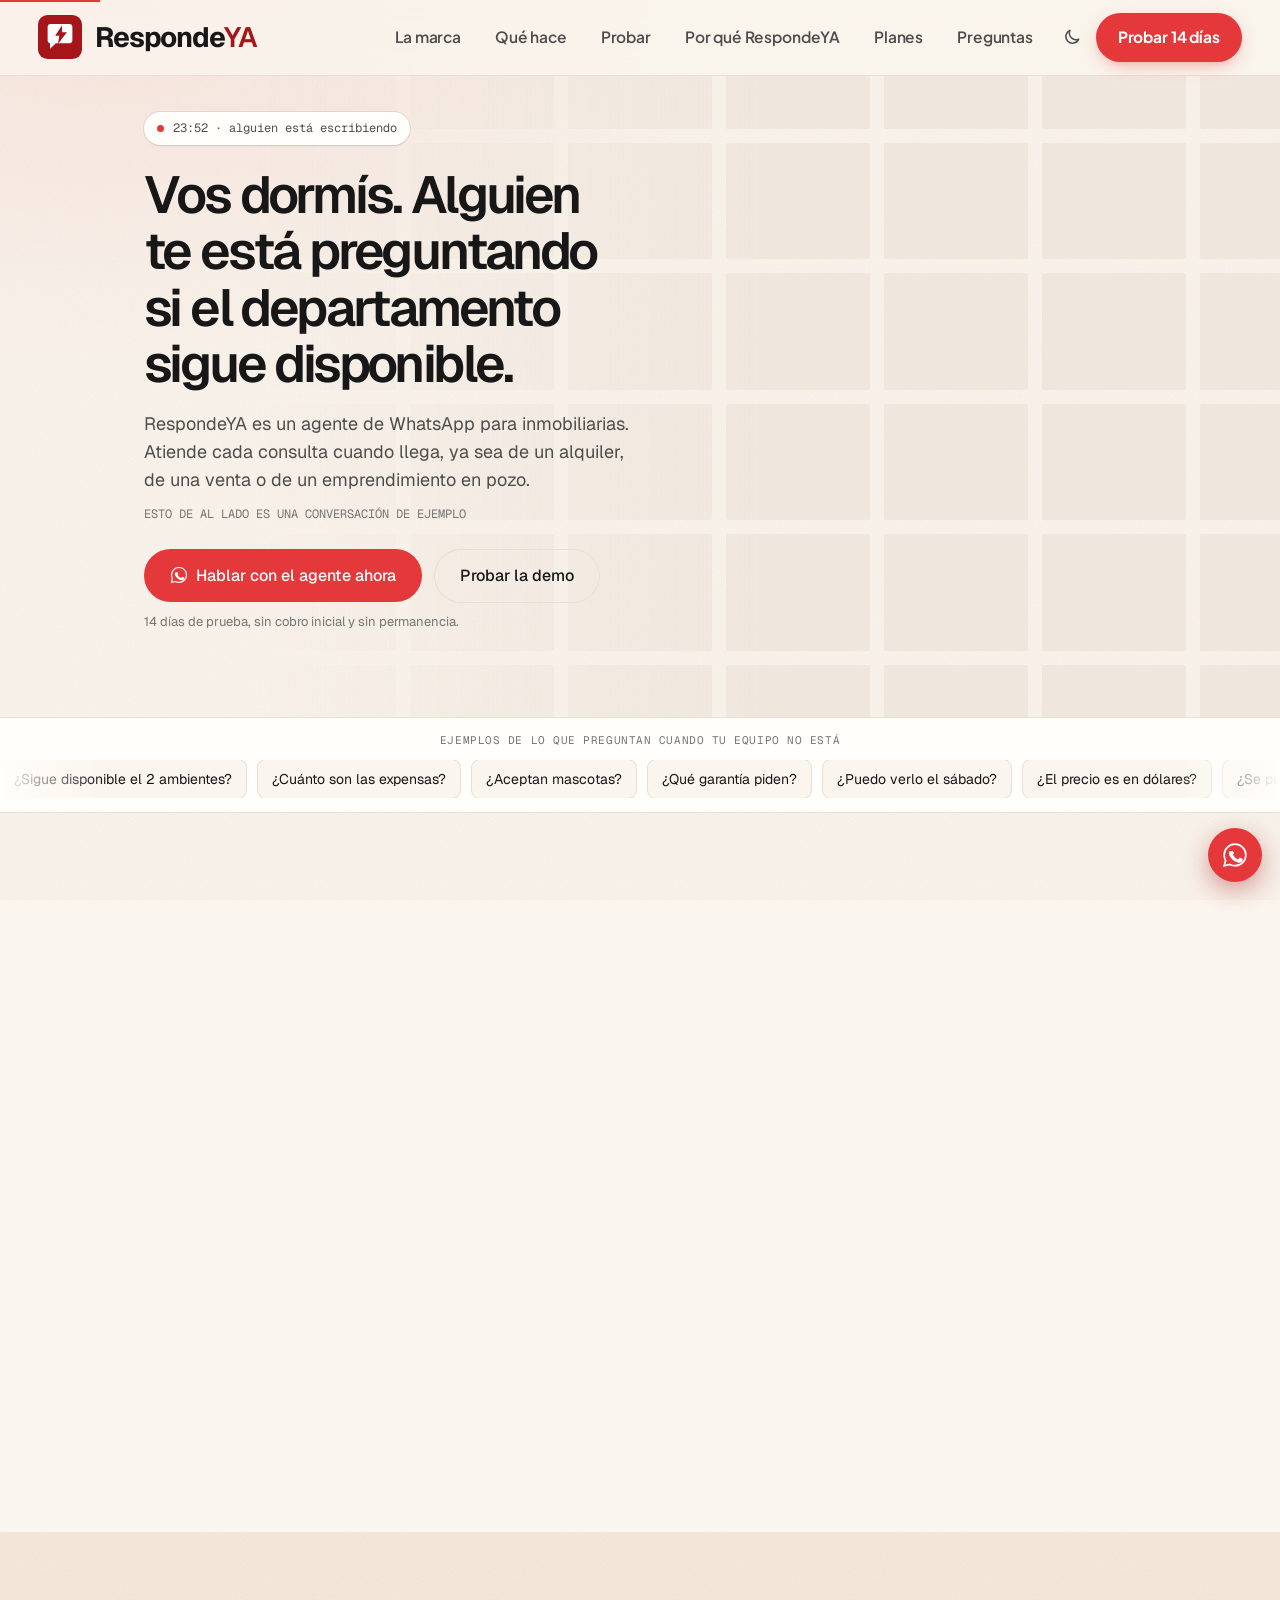
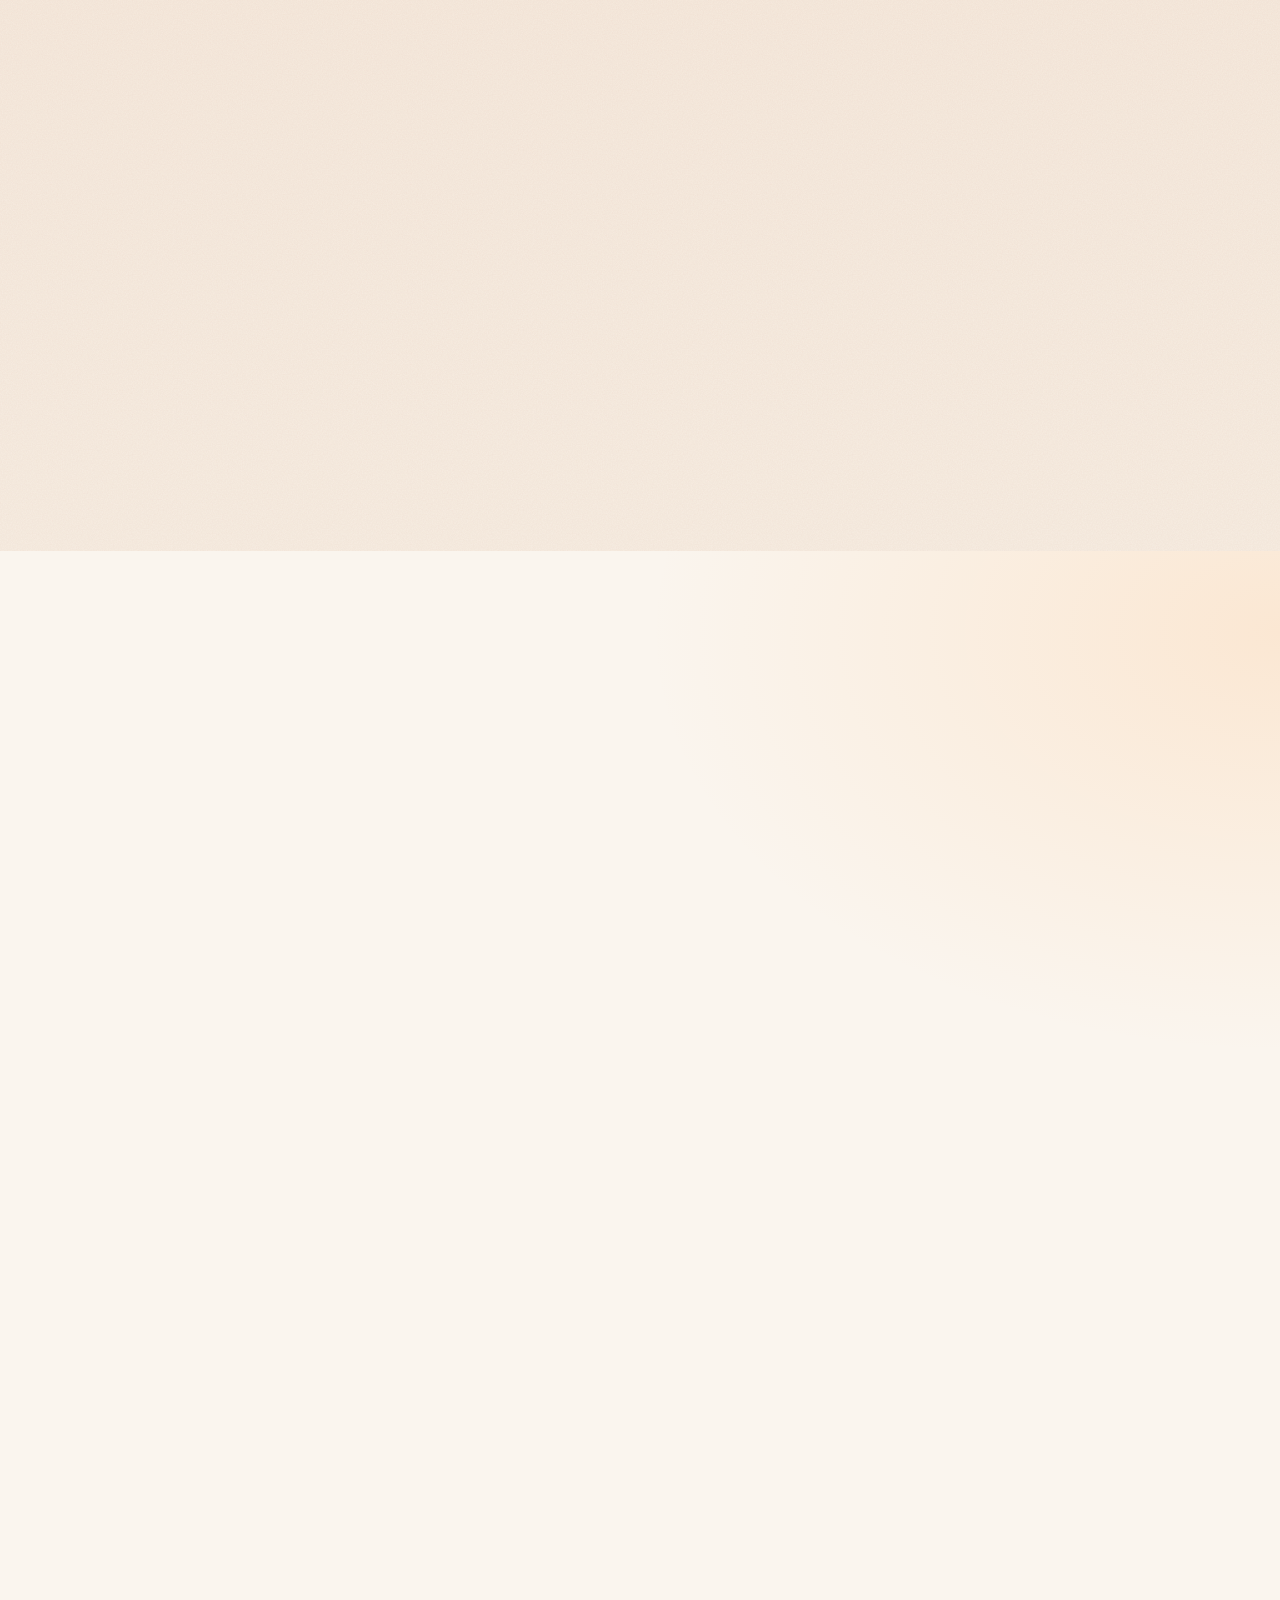
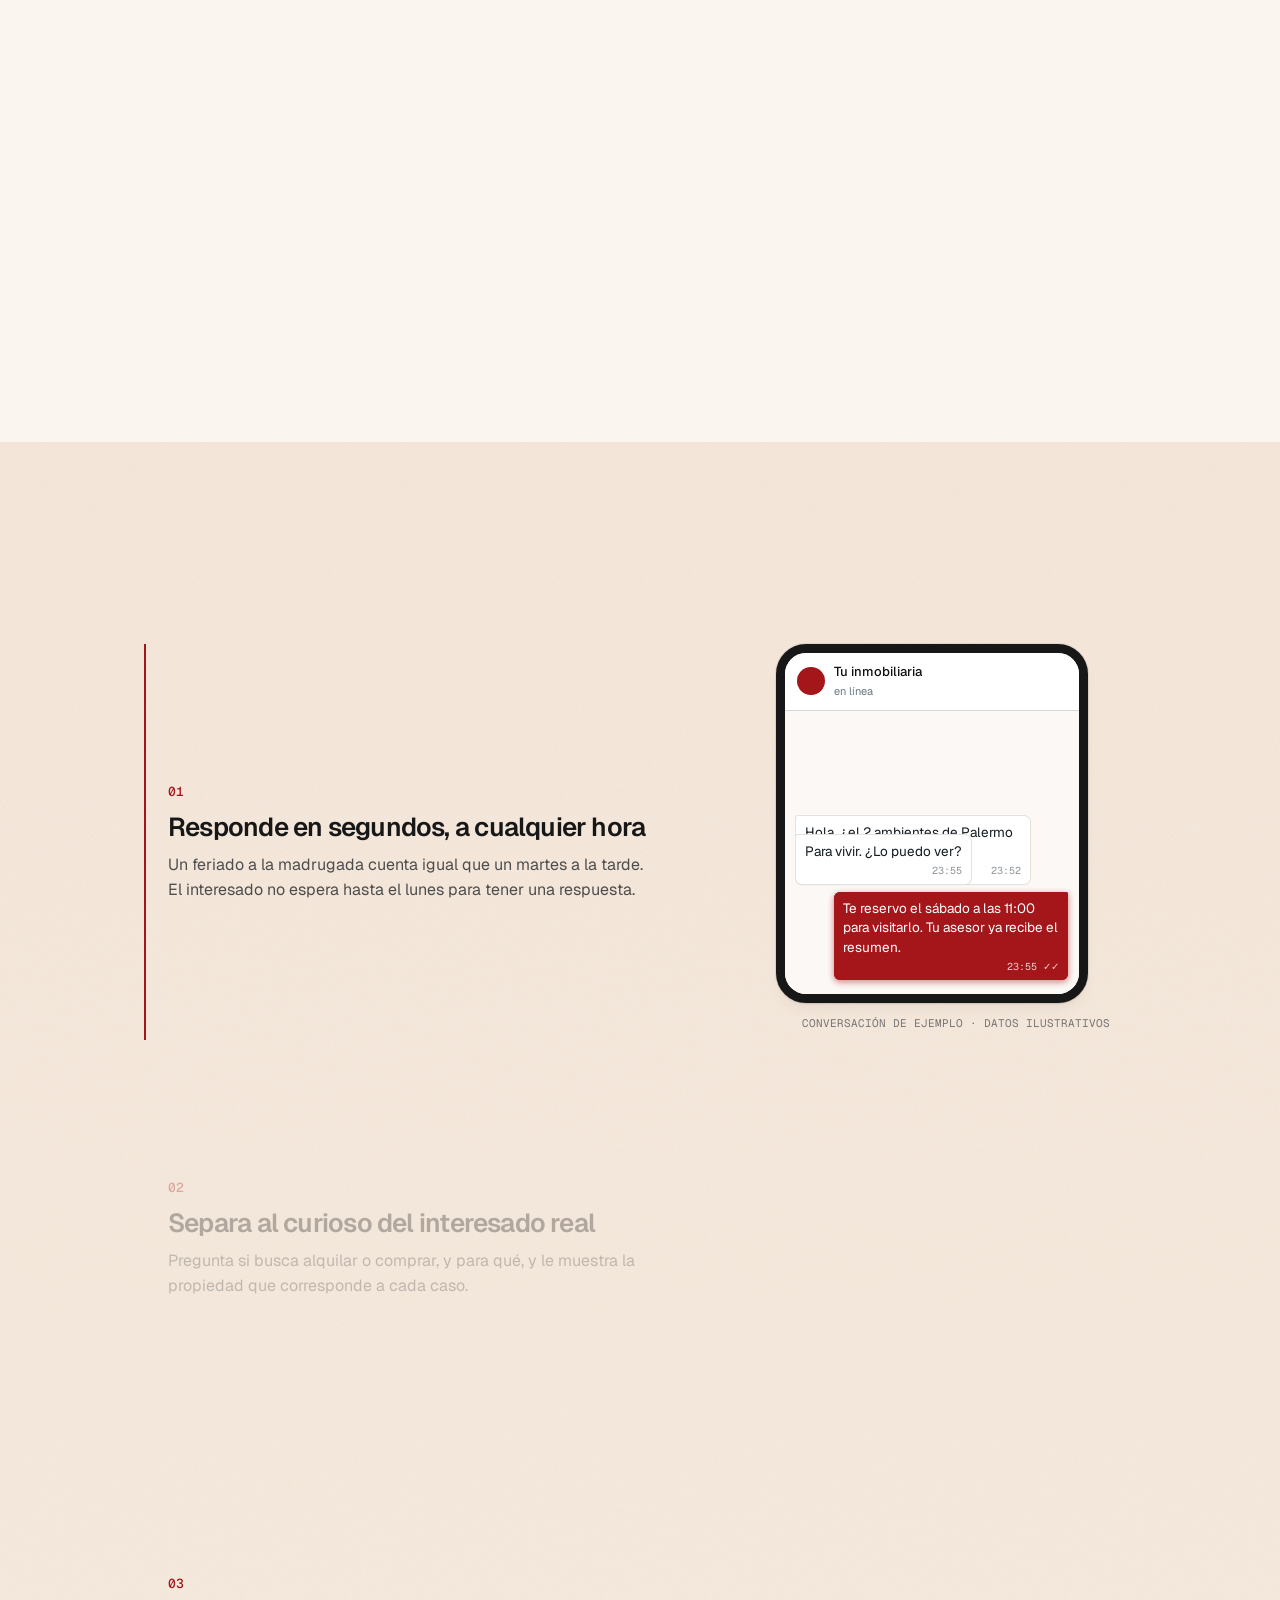
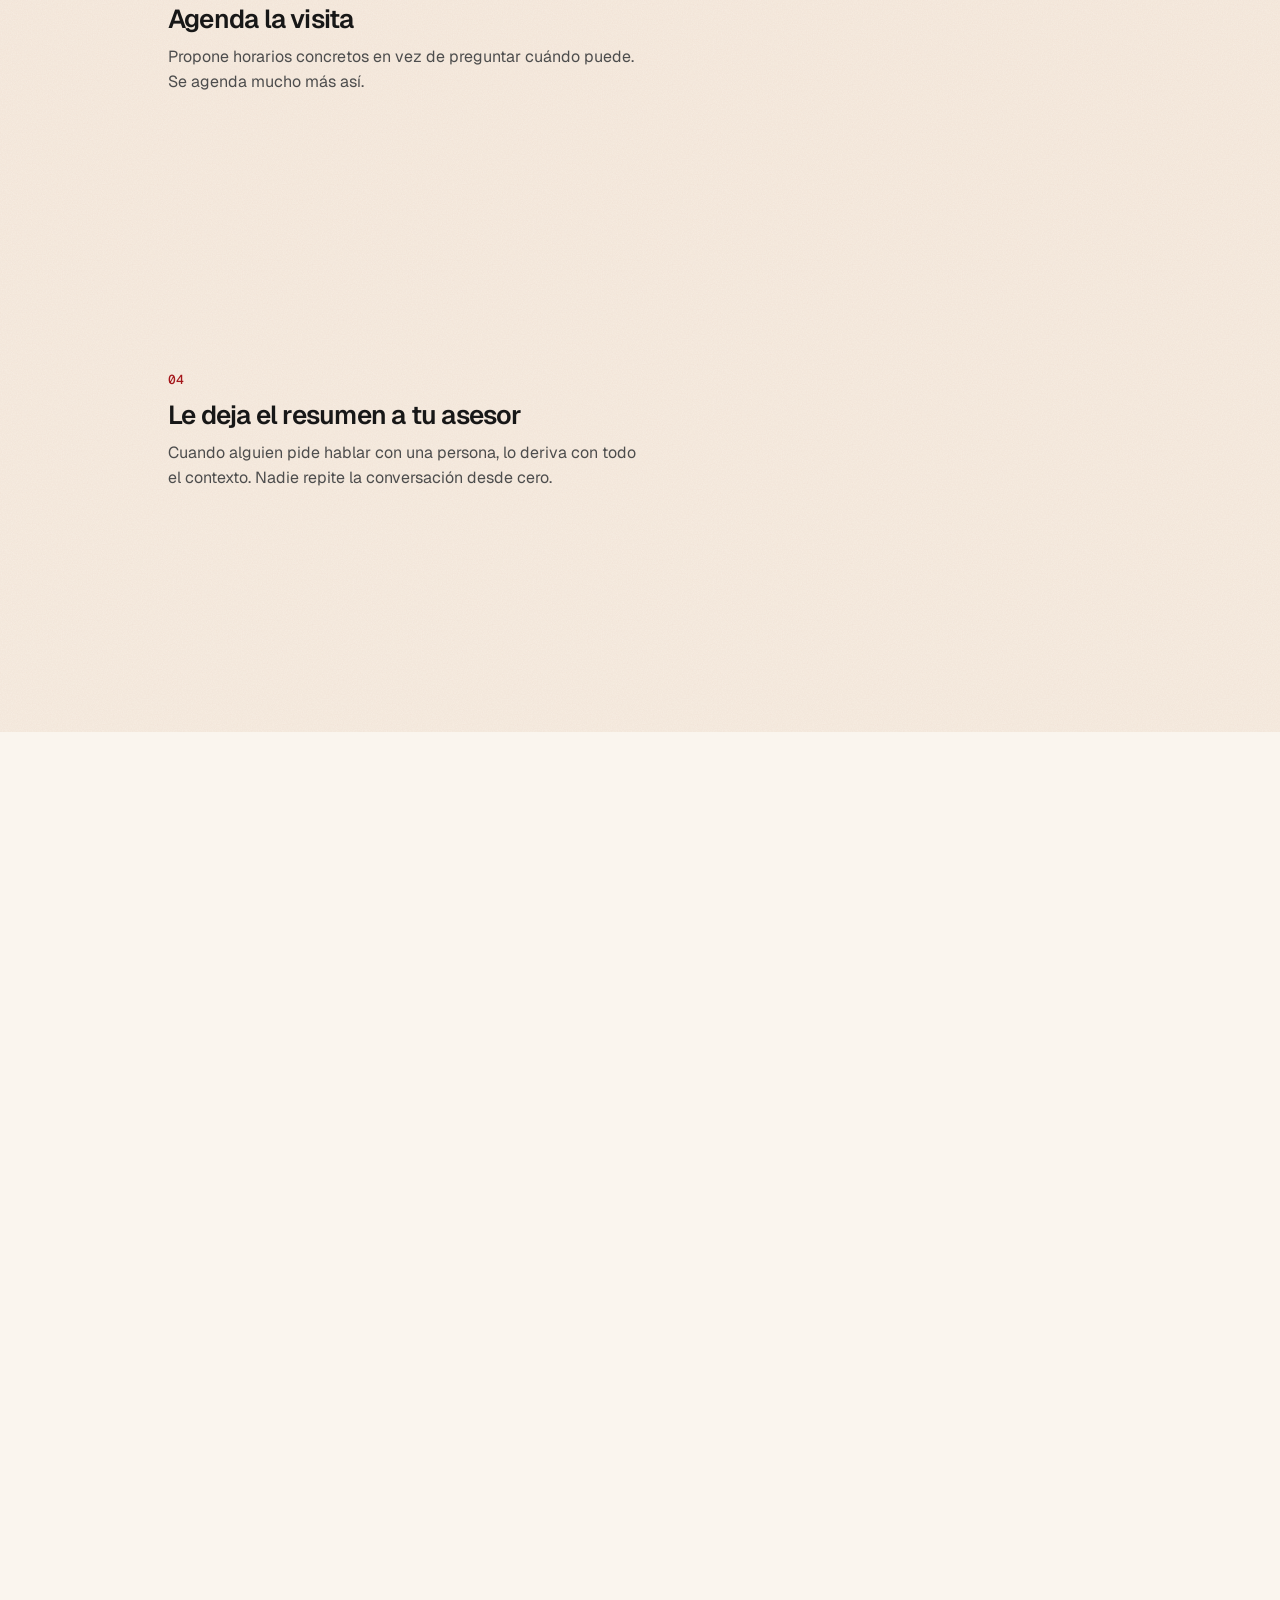
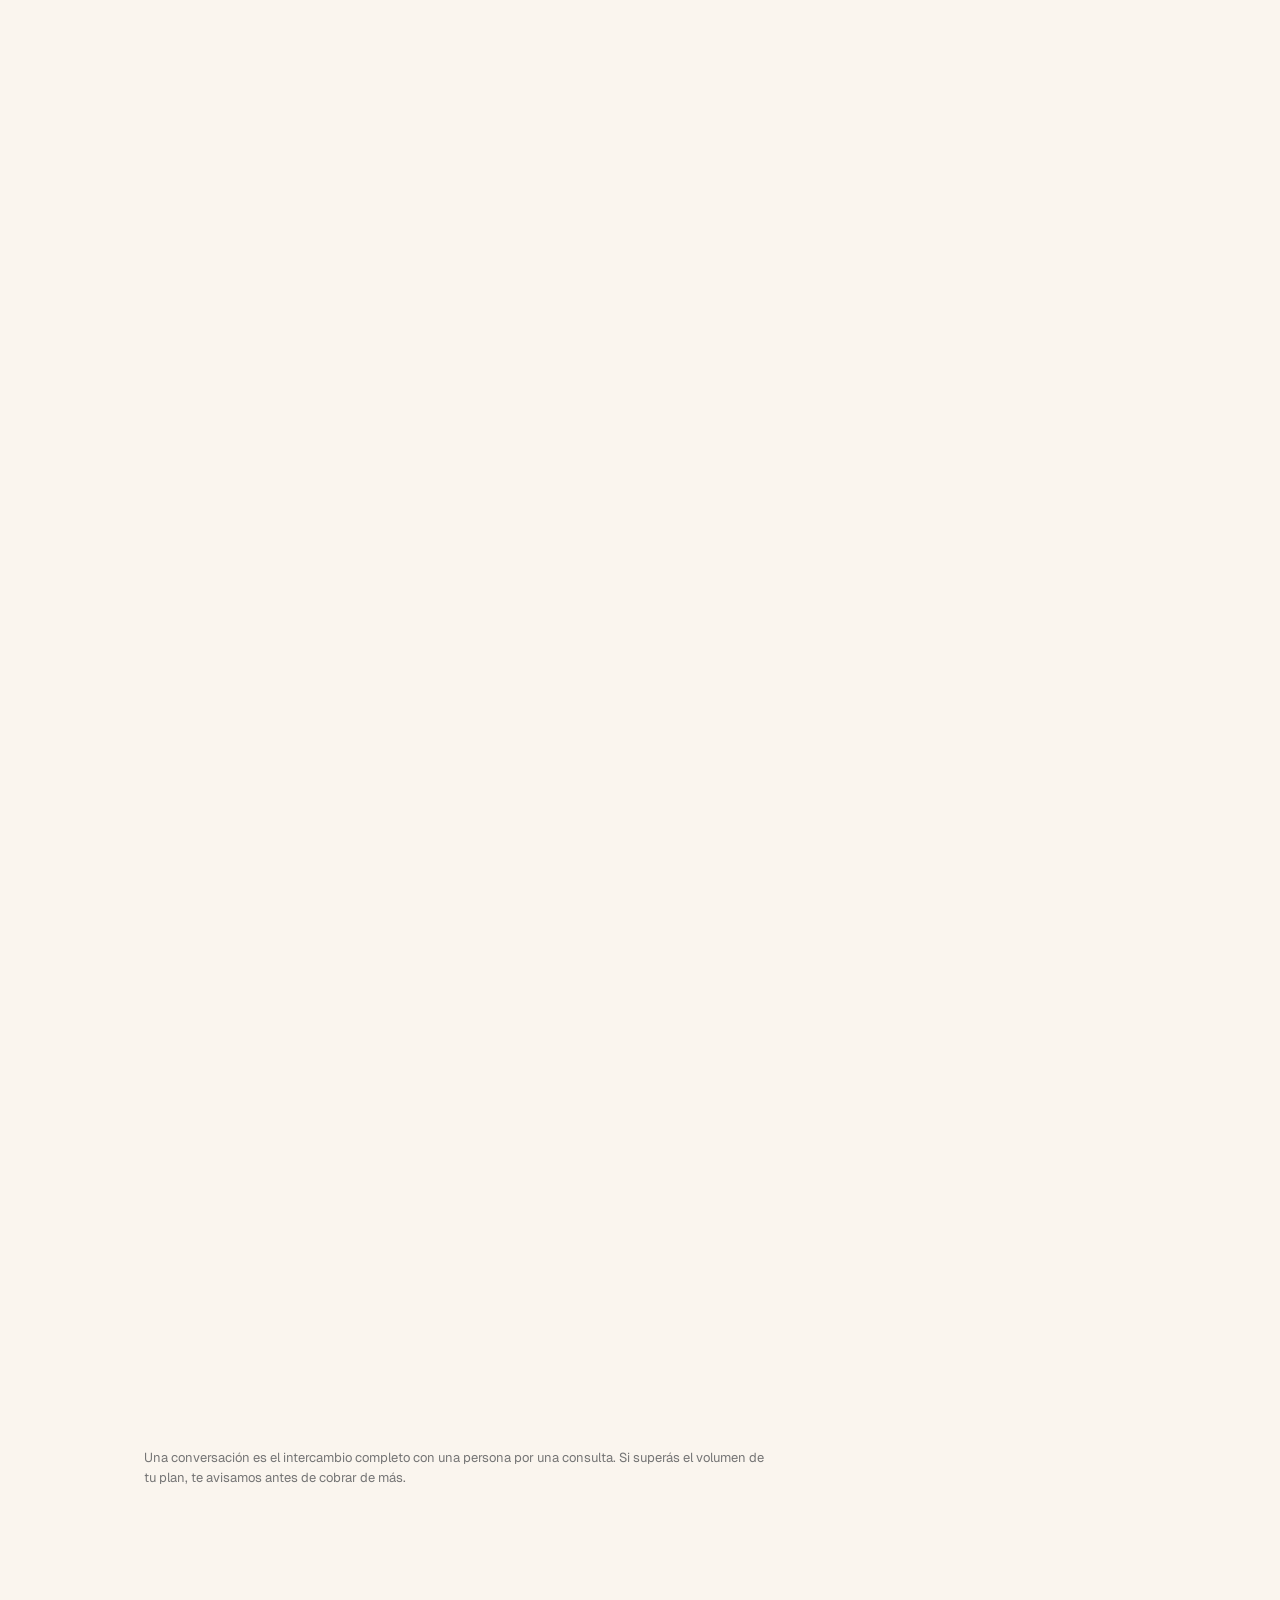
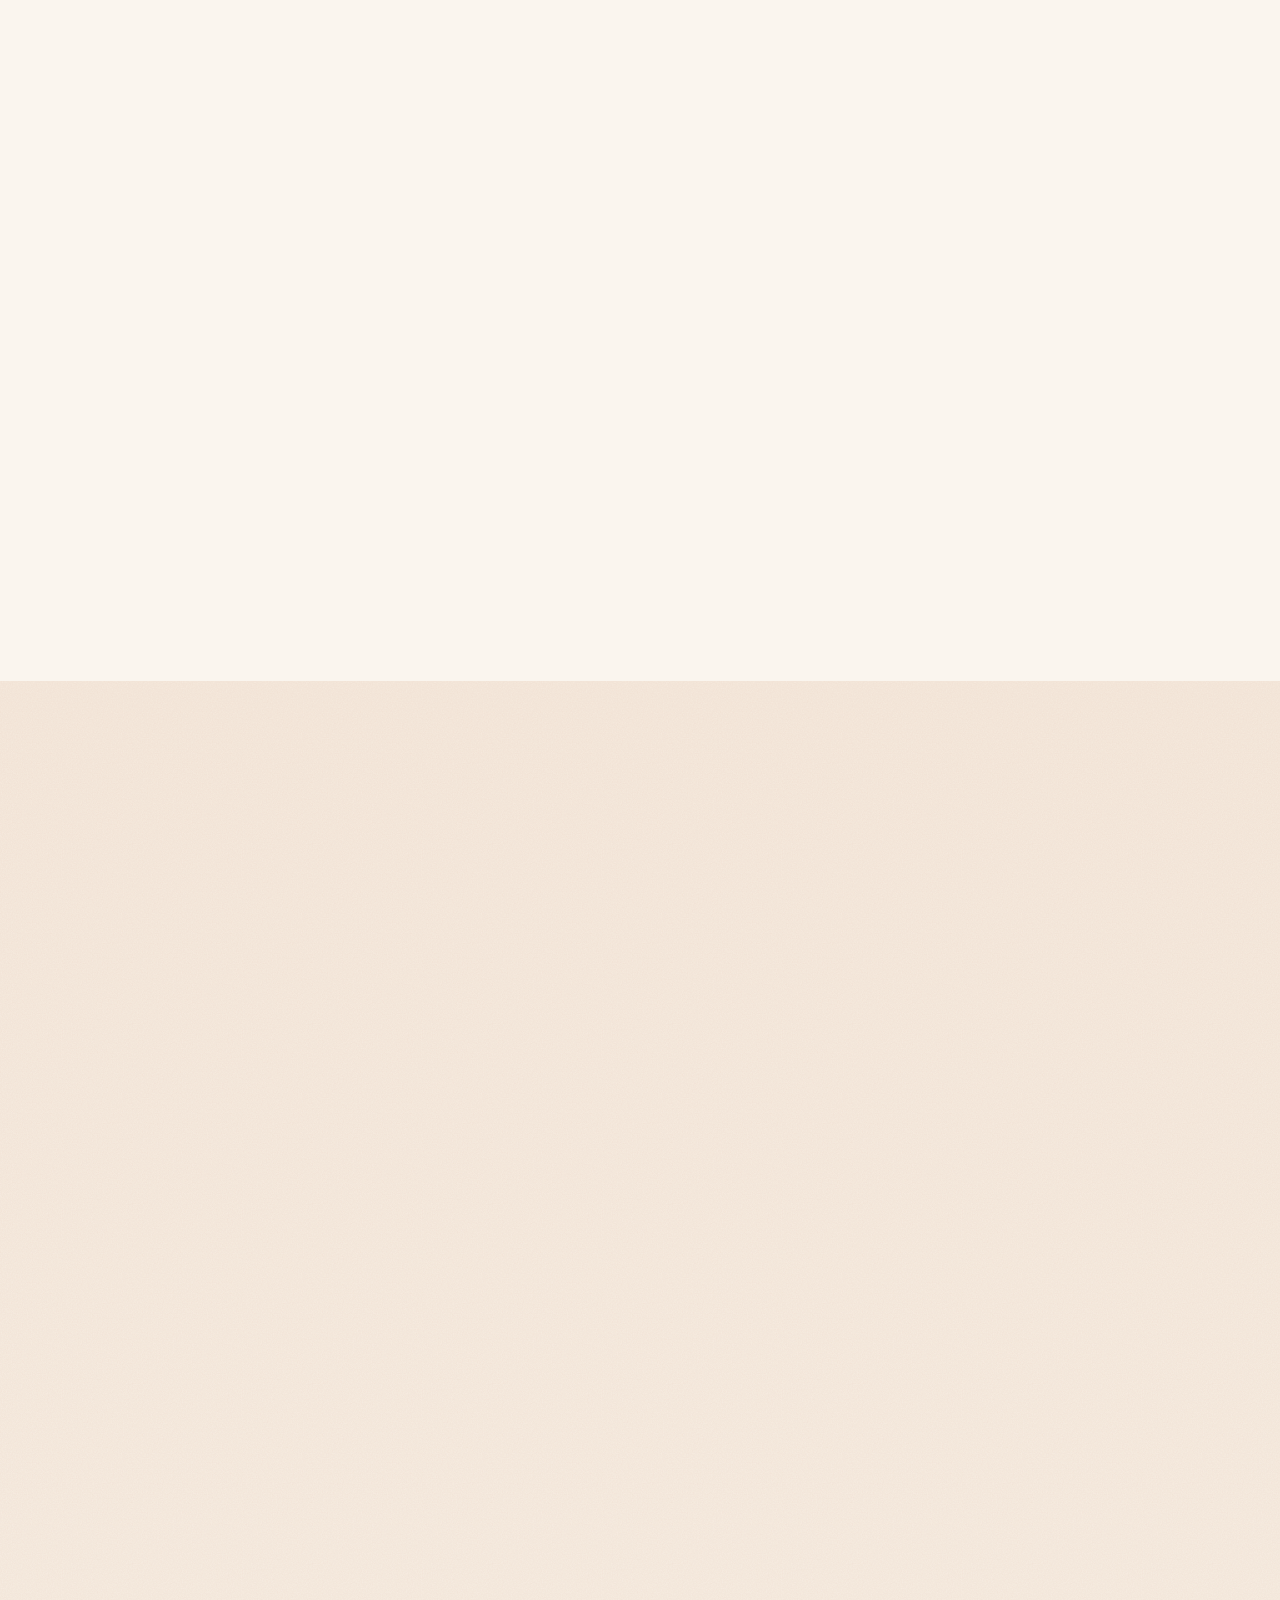
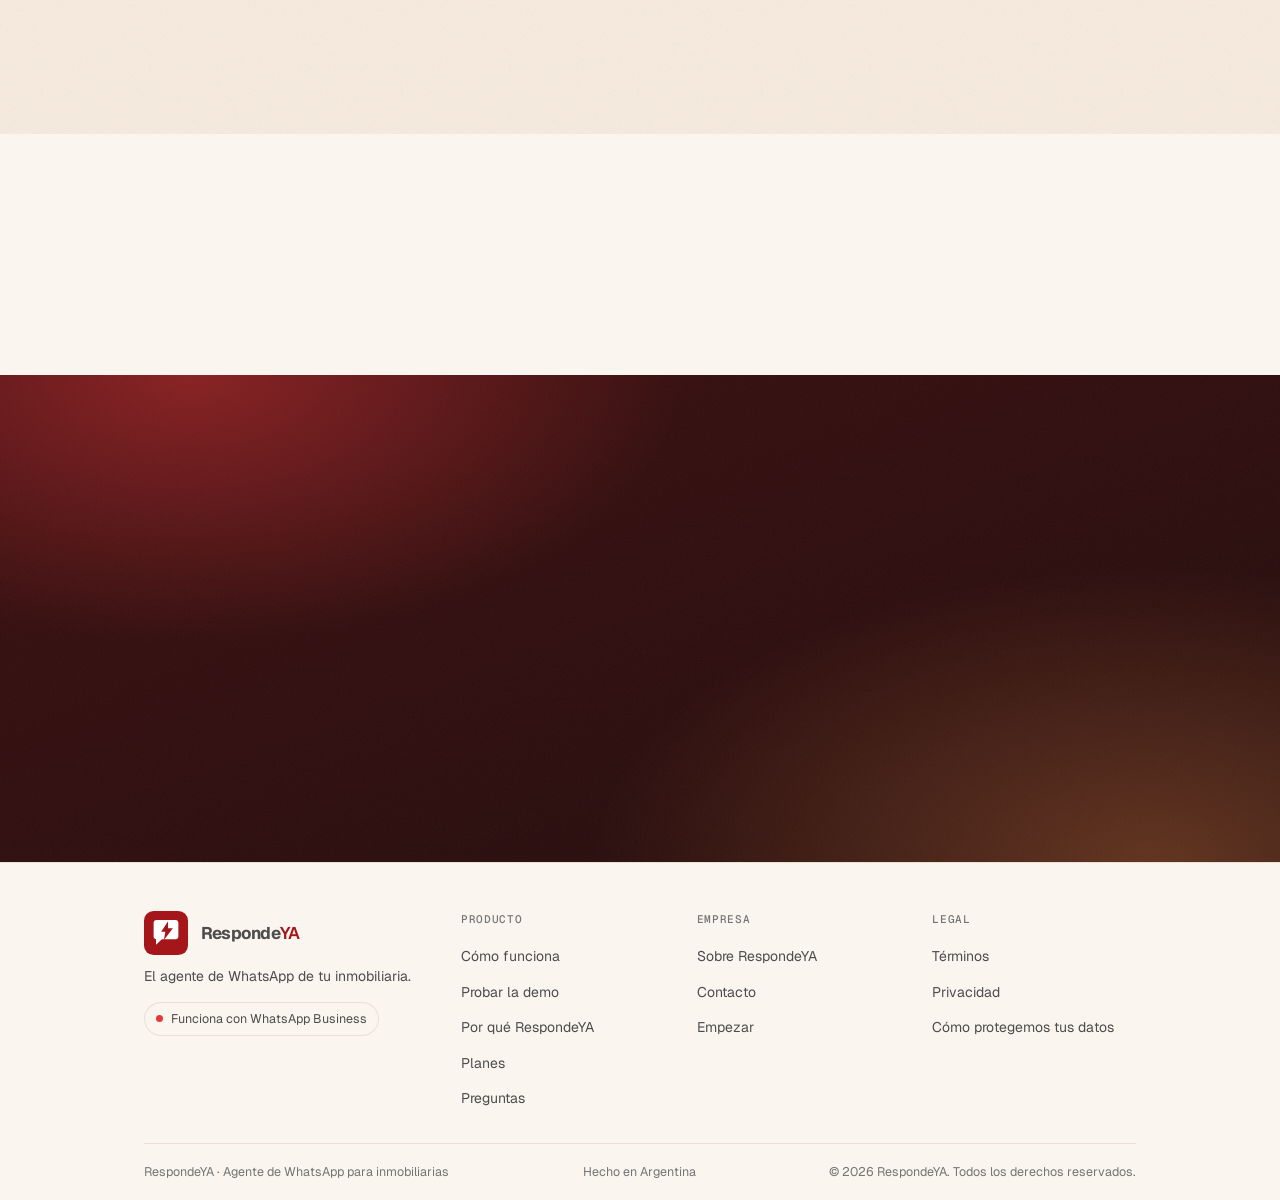
==== index.html @ 26675f12 "Landing RespondeYA" ====
<!DOCTYPE html>
<html lang="es-AR">
<head>
<meta charset="utf-8">
<meta name="viewport" content="width=device-width, initial-scale=1">
<title>RespondeYA — Agente de WhatsApp para inmobiliarias</title>
<meta name="description" content="Agente de WhatsApp para inmobiliarias. Atiende cada consulta cuando llega, la califica y agenda la visita, las 24 horas. Sin permanencia.">
<meta property="og:type" content="website">
<meta property="og:locale" content="es_AR">
<meta property="og:title" content="RespondeYA: agente de WhatsApp para inmobiliarias">
<meta property="og:description" content="Atiende, califica y agenda visitas las 24 horas. Sin permanencia.">
<link rel="preconnect" href="https://fonts.googleapis.com">
<link rel="preconnect" href="https://fonts.gstatic.com" crossorigin>
<link href="https://fonts.googleapis.com/css2?family=Geist:wght@400;500;600;700&family=Plus+Jakarta+Sans:wght@500;600;700&family=Geist+Mono:wght@400;500&display=swap" rel="stylesheet">
<link rel="icon" href="data:image/svg+xml,%3Csvg xmlns='http://www.w3.org/2000/svg' viewBox='0 0 64 64'%3E%3Crect width='64' height='64' rx='14' fill='%23A4161A'/%3E%3Cpath d='M14 17c0-2.2 1.8-4 4-4h28c2.2 0 4 1.8 4 4v20c0 2.2-1.8 4-4 4H26l-8.5 8v-8H18c-2.2 0-4-1.8-4-4z' fill='%23fff'/%3E%3Cpath d='M35 15 25 30h6l-2 12 13-17h-7z' fill='%23A4161A'/%3E%3C/svg%3E">
<script src="theme.js"></script>
<style>
  :root{
    --brand:#A4161A;
    --accent:#E5383B;
    --mark:#A4161A;
    --ink:#171717;
    --canvas:#FFFEFB;
    --canvas-soft:#FAF5EE;
    --body-c:#4D4D4D;
    --mute:#757575;
    --hairline:#EADFD3;
    --paper:#F6E9DD;
    --grain:url("data:image/svg+xml,%3Csvg xmlns='http://www.w3.org/2000/svg' width='180' height='180'%3E%3Cfilter id='n'%3E%3CfeTurbulence type='fractalNoise' baseFrequency='.8' numOctaves='2' stitchTiles='stitch'/%3E%3CfeColorMatrix values='0 0 0 0 .45 0 0 0 0 .27 0 0 0 0 .15 0 0 0 .55 0'/%3E%3C/filter%3E%3Crect width='180' height='180' filter='url(%23n)' opacity='.16'/%3E%3C/svg%3E");
    --glow:radial-gradient(900px 520px at 8% 0%,rgba(229,56,59,.08),transparent 70%),radial-gradient(900px 600px at 100% 18%,rgba(255,176,102,.20),transparent 70%),radial-gradient(1000px 700px at 30% 100%,rgba(255,196,140,.16),transparent 70%);

    --font: Geist, Inter, system-ui, -apple-system, "Segoe UI", Roboto, sans-serif;
    --font-mono: "Geist Mono", ui-monospace, SFMono-Regular, Menlo, Monaco, monospace;

    --r-sm:6px; --r-md:8px; --r-lg:12px; --r-pill:100px; --r-full:9999px;

    --sh-2: 0 1px 1px rgba(0,0,0,.02), 0 2px 2px rgba(0,0,0,.04), 0 0 0 1px rgba(0,0,0,.08);
    --sh-3: 0 2px 2px rgba(0,0,0,.04), 0 8px 8px -8px rgba(0,0,0,.04), 0 0 0 1px rgba(0,0,0,.08);
    --sh-4: 0 2px 2px rgba(0,0,0,.04), 0 8px 16px -4px rgba(0,0,0,.06), 0 0 0 1px rgba(0,0,0,.08);

    --ease: cubic-bezier(.16,1,.3,1);
    --nav-h: 64px;

    font-family: var(--font);
  }
  @media (prefers-color-scheme: dark){
    :root:not([data-theme="light"]){
      --ink:#F5F3F2; --canvas:#161414; --canvas-soft:#0E0C0C; --mark:#E5383B;
      --body-c:#B3ABAB; --mute:#9A9191; --hairline:#2C2626; --paper:#241C1C; --grain:none; --glow:radial-gradient(900px 520px at 8% 0%,rgba(229,56,59,.10),transparent 70%),radial-gradient(900px 600px at 100% 30%,rgba(229,56,59,.05),transparent 70%);
      --sh-2: 0 1px 1px rgba(0,0,0,.3), 0 2px 2px rgba(0,0,0,.3), 0 0 0 1px rgba(255,255,255,.08);
      --sh-3: 0 2px 2px rgba(0,0,0,.3), 0 8px 8px -8px rgba(0,0,0,.3), 0 0 0 1px rgba(255,255,255,.08);
      --sh-4: 0 2px 2px rgba(0,0,0,.3), 0 8px 16px -4px rgba(0,0,0,.3), 0 0 0 1px rgba(255,255,255,.08);
    }
  }
  :root[data-theme="dark"]{
    --ink:#F5F3F2; --canvas:#161414; --canvas-soft:#0E0C0C; --mark:#E5383B;
    --body-c:#B3ABAB; --mute:#9A9191; --hairline:#2C2626; --paper:#241C1C; --grain:none; --glow:radial-gradient(900px 520px at 8% 0%,rgba(229,56,59,.10),transparent 70%),radial-gradient(900px 600px at 100% 30%,rgba(229,56,59,.05),transparent 70%);
    --sh-2: 0 1px 1px rgba(0,0,0,.3), 0 2px 2px rgba(0,0,0,.3), 0 0 0 1px rgba(255,255,255,.08);
    --sh-3: 0 2px 2px rgba(0,0,0,.3), 0 8px 8px -8px rgba(0,0,0,.3), 0 0 0 1px rgba(255,255,255,.08);
    --sh-4: 0 2px 2px rgba(0,0,0,.3), 0 8px 16px -4px rgba(0,0,0,.3), 0 0 0 1px rgba(255,255,255,.08);
  }

  *{box-sizing:border-box;margin:0;padding:0}
  html{-webkit-text-size-adjust:100%;scroll-behavior:smooth}
  body{background:var(--glow),var(--grain),var(--canvas-soft);background-attachment:fixed,scroll,scroll;color:var(--ink);line-height:1.6;-webkit-font-smoothing:antialiased;overflow-x:hidden}
  img,svg{max-width:100%;display:block}
  a{color:inherit}
  ::selection{background:var(--ink);color:var(--canvas)}
  section[id]{scroll-margin-top:calc(var(--nav-h) + 8px)}

  .measure{max-width:640px;margin:0 auto;padding-inline:24px;position:relative}
  .wide{max-width:1040px;margin:0 auto;padding-inline:24px;position:relative}
  section{padding-block:64px}
  section.roomy{padding-block:104px}
  @media(max-width:640px){section{padding-block:48px}section.roomy{padding-block:68px}}

  h1,h2{text-wrap:balance}
  h1{font-size:clamp(30px,5.4vw,52px);font-weight:600;line-height:1.08;letter-spacing:-0.05em}
  h2{font-size:clamp(24px,3.4vw,36px);font-weight:600;line-height:1.15;letter-spacing:-0.04em}
  p{font-size:16px}
  .lede{font-size:18px;color:var(--body-c);max-width:54ch;line-height:1.55}
  .eyebrow{display:block;font-family:var(--font-mono);font-size:12px;text-transform:uppercase;letter-spacing:.06em;color:var(--mark);margin-bottom:14px}

  /* ---------- Movimiento ---------- */
  .reveal{opacity:0;transform:translateY(24px);transition:opacity .85s var(--ease), transform .85s var(--ease)}
  .reveal.is-visible{opacity:1;transform:none}
  .reveal-group > .reveal:nth-child(1){transition-delay:0s}
  .reveal-group > .reveal:nth-child(2){transition-delay:.1s}
  .reveal-group > .reveal:nth-child(3){transition-delay:.2s}
  .reveal-group > .reveal:nth-child(4){transition-delay:.3s}
  .reveal-group > .reveal:nth-child(5){transition-delay:.4s}

  @keyframes heroIn{from{opacity:0;transform:translateY(16px)}to{opacity:1;transform:none}}
  .hero h1{animation:heroIn .8s var(--ease) .08s both}
  .hero .lede{animation:heroIn .8s var(--ease) .18s both}
  .hero .caption{animation:heroIn .8s var(--ease) .26s both}
  .hero .cta{animation:heroIn .8s var(--ease) .34s both}
  .hero .cta-note{animation:heroIn .8s var(--ease) .42s both}
  .hero .stamp{animation:heroIn .8s var(--ease) 0s both}

  @media (prefers-reduced-motion: reduce){
    html{scroll-behavior:auto}
    *, *::before, *::after{
      animation-duration:.01ms !important; animation-delay:0s !important;
      animation-iteration-count:1 !important; transition-duration:.01ms !important;
    }
    .reveal{opacity:1 !important;transform:none !important}
    .msg,.dots{opacity:1 !important;transform:none !important}
    .dots{display:none}
    .ticker-track{animation:none !important}
  }

  /* ---------- Progreso de scroll ---------- */
  .progress{position:fixed;top:0;left:0;right:0;height:2px;background:var(--accent);transform:scaleX(0);transform-origin:left;z-index:60;pointer-events:none}

  /* ---------- Navegación ---------- */
  .nav{
    position:sticky;top:0;z-index:50;height:var(--nav-h);
    background:var(--canvas-soft);
    border-bottom:1px solid transparent;transition:border-color .3s ease, background .3s ease;
  }
  @supports (backdrop-filter: blur(10px)){
    .nav{background:color-mix(in srgb, var(--canvas-soft) 78%, transparent);backdrop-filter:blur(12px);-webkit-backdrop-filter:blur(12px)}
  }
  .nav.scrolled{border-bottom-color:var(--hairline)}
  .nav .wide{height:100%;display:flex;align-items:center;justify-content:space-between;gap:20px}
  .brandlink{display:flex;align-items:center;gap:11px;text-decoration:none}
  .brandlink .iso{width:30px;height:30px;flex:0 0 30px}
  .brandlink .word{font-size:17px;font-weight:600;letter-spacing:-0.03em}
  .brandlink .word b{color:var(--mark);font-weight:600}
  .navlinks{display:flex;gap:6px;align-items:center}
  .navlinks a{font-size:14px;color:var(--body-c);text-decoration:none;padding:8px 12px;border-radius:var(--r-full);transition:background .2s ease,color .2s ease}
  .navlinks a:hover{background:var(--hairline);color:var(--ink)}
  .navcta{white-space:nowrap;
    font-size:14px;font-weight:500;color:#fff !important;background:var(--accent);padding:9px 16px !important;border-radius:var(--r-pill);
  }
  .navcta:hover{background:var(--brand) !important;color:#fff !important}
  @media(max-width:820px){.navlinks a:not(.navcta){display:none}}

  /* ---------- Hero ---------- */
  .hero{padding-block:36px 84px;position:relative;overflow:hidden}
  .hero .grid{display:grid;grid-template-columns:1.05fr 0.95fr;gap:48px;align-items:center;position:relative;z-index:1}
  @media(max-width:900px){.hero .grid{grid-template-columns:1fr;gap:40px}}
  .stamp{
    display:inline-flex;align-items:center;gap:9px;font-family:var(--font-mono);font-size:12px;color:var(--body-c);
    padding:7px 13px;border-radius:var(--r-pill);background:var(--canvas);box-shadow:var(--sh-2);margin-bottom:22px;
  }
  .stamp i{width:7px;height:7px;border-radius:var(--r-full);background:var(--accent);animation:pulse 2s ease-in-out infinite}
  @keyframes pulse{0%,100%{box-shadow:0 0 0 0 rgba(229,56,59,.55)}50%{box-shadow:0 0 0 7px rgba(229,56,59,0)}}
  .hero h1{margin-bottom:18px}
  .hero .lede{margin-bottom:12px}
  .hero .caption{font-family:var(--font-mono);font-size:12px;color:var(--mute);text-transform:uppercase;letter-spacing:0}

  .cta{
    display:inline-flex;align-items:center;gap:8px;margin-top:24px;
    background:var(--accent);color:#fff;font-weight:500;font-size:16px;
    padding:14px 26px;border-radius:var(--r-pill);text-decoration:none;border:none;cursor:pointer;
    font-family:var(--font);transition:transform .15s ease, box-shadow .15s ease;
  }
  .cta:hover{transform:translateY(-1px);box-shadow:0 8px 20px rgba(164,22,26,.28)}
  .cta:active{transform:scale(.96)}
  .cta:focus-visible,.navlinks a:focus-visible,.brandlink:focus-visible{outline:3px solid var(--brand);outline-offset:3px}
  .cta svg{width:18px;height:18px;flex:0 0 18px}
  .cta-note{margin-top:10px;font-size:13px;color:var(--mute)}

  /* ---------- Fondo dinámico ---------- */
  .night-grid{
    position:absolute;inset:-10% -5%;z-index:0;
    display:grid;grid-template-columns:repeat(9,1fr);grid-template-rows:repeat(6,1fr);
    gap:clamp(6px,1.4vw,14px);
    -webkit-mask-image:linear-gradient(to right, transparent 0%, transparent 22%, black 60%);
    mask-image:linear-gradient(to right, transparent 0%, transparent 22%, black 60%);
    pointer-events:none;will-change:transform;
  }
  @media(max-width:900px){
    .night-grid{-webkit-mask-image:linear-gradient(to bottom, transparent 0%, black 35%, black 70%, transparent 100%);mask-image:linear-gradient(to bottom, transparent 0%, black 35%, black 70%, transparent 100%)}
  }
  .night-grid i{display:block;border-radius:2px;background:var(--hairline);opacity:.55}
  .night-grid i.lit{animation:winkle 6s ease-in-out infinite}
  @keyframes winkle{0%,100%{background:var(--hairline);opacity:.5}45%,55%{background:var(--accent);opacity:.95}}
  .warm{background:var(--grain),linear-gradient(180deg,var(--paper),color-mix(in srgb,var(--paper) 70%,var(--canvas-soft)))}
  .night-grid--footer{inset:0;opacity:.5;-webkit-mask-image:none;mask-image:none}
  .night-grid--footer i.lit{animation-play-state:paused;background:var(--accent);opacity:.35}

  /* ---------- Teléfono (hero y sticky) ---------- */
  .phone-wrap{display:flex;flex-direction:column;align-items:center;gap:12px;position:relative;z-index:1}
  .phone{
    width:100%;max-width:312px;border:9px solid var(--ink);border-radius:30px;overflow:hidden;
    background:#EFE7DE;box-shadow:var(--sh-4);
  }
  .phone-head{background:#F0F2F5;padding:9px 12px;display:flex;align-items:center;gap:9px;border-bottom:1px solid #D6D9DC}
  .phone-ava{width:28px;height:28px;border-radius:var(--r-full);background:var(--brand);flex:0 0 28px}
  .phone-name{font-size:13px;font-weight:500;color:#111}
  .phone-state{font-size:11px;color:#667781}
  .phone-body{min-height:210px;padding:14px 11px;display:flex;flex-direction:column;gap:8px;justify-content:flex-end}
  .msg{
    max-width:86%;padding:7px 9px 6px;border-radius:var(--r-sm);font-size:13.5px;line-height:1.42;
    box-shadow:0 1px 1px rgba(11,11,12,.13);color:#111B21;
  }
  .msg.in{background:#fff;border-top-left-radius:2px;align-self:flex-start}
  .msg.out{background:#D9FDD3;border-top-right-radius:2px;align-self:flex-end}
  .msg .t{display:block;font-family:var(--font-mono);font-size:10px;color:#8D9499;text-align:right;margin-top:3px}
  .hero .msg{opacity:0;transform:translateY(6px)}
  .dots{align-self:flex-start;background:#fff;border-radius:var(--r-sm);border-top-left-radius:2px;padding:9px 11px;display:flex;gap:4px;opacity:0}
  .dots i{width:6px;height:6px;border-radius:var(--r-full);background:#9AA2A8;display:block}
  @keyframes rise{to{opacity:1;transform:none}}
  @keyframes fadein{to{opacity:1}}
  .anim .m1{animation:rise .35s ease forwards;animation-delay:.4s}
  .anim .d1{animation:fadein .3s ease forwards;animation-delay:1.5s}
  .anim .m2{animation:rise .35s ease forwards;animation-delay:3.3s}
  .phone-note{font-family:var(--font-mono);font-size:11px;color:var(--mute);text-transform:uppercase;text-align:center}

  /* ---------- Ticker de consultas ---------- */
  .ticker{border-block:1px solid var(--hairline);background:var(--canvas);overflow:hidden;padding-block:14px}
  .ticker-label{font-family:var(--font-mono);font-size:11px;text-transform:uppercase;letter-spacing:.05em;color:var(--mute);text-align:center;margin-bottom:10px}
  .ticker-mask{overflow:hidden;-webkit-mask-image:linear-gradient(to right,transparent,black 8%,black 92%,transparent);mask-image:linear-gradient(to right,transparent,black 8%,black 92%,transparent)}
  .ticker-track{display:flex;gap:12px;width:max-content;animation:slide 48s linear infinite}
  .ticker:hover .ticker-track{animation-play-state:paused}
  @keyframes slide{to{transform:translateX(calc(-50% - 6px))}}
  .ticker-track span{
    flex:0 0 auto;font-size:14px;color:var(--ink);padding:8px 14px;border-radius:var(--r-md);
    background:var(--canvas-soft);box-shadow:0 0 0 1px var(--hairline);white-space:nowrap;
  }

  /* ---------- La marca ---------- */
  .brand-grid{display:grid;grid-template-columns:0.8fr 1.2fr;gap:56px;align-items:start}
  @media(max-width:860px){.brand-grid{grid-template-columns:1fr;gap:32px}}
  .brand-intro{position:sticky;top:calc(var(--nav-h) + 32px)}
  @media(max-width:860px){.brand-intro{position:static}}
  .brand-intro h2{margin-bottom:16px}
  .brand-intro .lede{font-size:17px}
  .pillar{padding-block:26px;border-top:1px solid var(--hairline)}
  .pillar:first-child{border-top:none;padding-top:0}
  .pillar .eyebrow{margin-bottom:10px}
  .pillar p{font-size:clamp(19px,2.3vw,24px);line-height:1.35;letter-spacing:-0.025em;font-weight:500;color:var(--ink);max-width:30ch}
  .pillar p.long{max-width:36ch}

  /* ---------- Línea de tiempo del día ---------- */
  .day-head{max-width:640px;margin-bottom:40px}
  .day-head .lede{margin-top:14px}
  .day{background:var(--canvas);border-radius:var(--r-lg);box-shadow:var(--sh-3);padding:28px}
  @media(max-width:640px){.day{padding:20px 16px}}
  .day-row{display:grid;grid-template-columns:132px 1fr;gap:16px;align-items:center;margin-bottom:14px}
  @media(max-width:640px){.day-row{grid-template-columns:1fr;gap:6px}}
  .day-label{font-size:14px;font-weight:500}
  .day-label small{display:block;font-weight:400;color:var(--mute);font-size:12px}
  .bar{display:grid;grid-template-columns:repeat(24,1fr);gap:3px}
  .bar i{display:block;height:30px;border-radius:3px;background:var(--hairline);transform-origin:bottom}
  .bar i.on{background:var(--mute)}
  .bar.with i{background:var(--mark)}
  @keyframes grow{from{transform:scaleY(.2);opacity:.2}to{transform:none;opacity:1}}
  .day.is-visible .bar i.on,.day.is-visible .bar.with i{animation:grow .6s var(--ease) both;animation-delay:calc(var(--i) * 28ms)}
  .axis{display:grid;grid-template-columns:132px 1fr;gap:16px}
  @media(max-width:640px){.axis{grid-template-columns:1fr}}
  .axis div{display:flex;justify-content:space-between;font-family:var(--font-mono);font-size:11px;color:var(--mute)}

  /* ---------- Cuellos de botella ---------- */
  .compare-row{display:grid;grid-template-columns:1fr 1fr;gap:24px;padding-block:20px;border-bottom:1px solid var(--hairline)}
  .compare-row:first-child{padding-top:0}
  .compare-row:last-child{border-bottom:none;padding-bottom:0}
  @media(max-width:640px){.compare-row{grid-template-columns:1fr;gap:6px}}
  .compare-col{font-size:15.5px;line-height:1.5}
  .compare-old{color:var(--mute)}
  .compare-new{color:var(--ink)}
  .compare-label{display:block;font-family:var(--font-mono);font-size:11px;text-transform:uppercase;letter-spacing:.05em;color:var(--mark);margin-bottom:4px}
  .compare-old .compare-label{color:var(--mute)}

  /* ---------- Qué hace: teléfono pegajoso ---------- */
  .qh{display:grid;grid-template-columns:1fr 360px;gap:64px;align-items:start}
  @media(max-width:900px){.qh{grid-template-columns:1fr;gap:0}}
  .qh-steps .step-item{min-height:44vh;display:flex;flex-direction:column;justify-content:center;opacity:.3;padding-left:22px;border-left:2px solid transparent;transition:opacity .5s var(--ease),border-color .5s var(--ease)}
  .qh-steps .step-item.active{opacity:1;border-left-color:var(--mark)}
  .step-item .n{font-family:var(--font-mono);font-size:13px;font-weight:500;color:var(--mark);margin-bottom:10px}
  .step-item h3{font-size:clamp(20px,2.4vw,26px);font-weight:600;letter-spacing:-0.03em;margin-bottom:8px;line-height:1.2}
  .step-item p{color:var(--body-c);max-width:44ch}
  @media(max-width:900px){.qh-steps .step-item{min-height:0;opacity:1;padding-left:0;border-left:none;padding-block:28px;border-top:1px solid var(--hairline)}.qh-steps .step-item:first-child{border-top:none;padding-top:0}}
  .qh-phone{position:sticky;top:calc(var(--nav-h) + 28px);align-self:start}
  @media(max-width:900px){.qh-phone{display:none}}
  .qh-phone .phone-body{display:grid;min-height:280px;align-content:end}
  .scene{grid-area:1/1;display:flex;flex-direction:column;gap:8px;justify-content:flex-end;opacity:0;transform:translateY(10px);transition:opacity .5s var(--ease),transform .5s var(--ease);pointer-events:none}
  .scene.active{opacity:1;transform:none}
  .mini{display:none;margin-top:18px;background:#EFE7DE;border-radius:var(--r-lg);padding:12px;box-shadow:var(--sh-2);flex-direction:column;gap:8px}
  @media(max-width:900px){.mini{display:flex}}
  .card-scene{background:#fff;color:#111B21;border-radius:var(--r-md);padding:14px;box-shadow:0 1px 1px rgba(11,11,12,.13);align-self:stretch}
  .card-scene h4{font-family:var(--font-mono);font-size:11px;text-transform:uppercase;letter-spacing:.05em;color:#667781;font-weight:500;margin-bottom:8px}
  .card-scene dl div{display:flex;justify-content:space-between;gap:12px;font-size:13px;padding-block:6px;border-bottom:1px dashed #E1E4E6}
  .card-scene dl div:last-child{border-bottom:none}
  .card-scene dt{color:#667781}
  .card-scene dd{font-weight:500;text-align:right}

  /* ---------- Cómo funciona ---------- */
  .steps{display:flex;flex-direction:column}
  .step{display:flex;gap:18px;padding-block:20px;border-bottom:1px solid var(--hairline)}
  .step:last-child{border-bottom:none;padding-bottom:0}
  .step:first-child{padding-top:0}
  .step .n{flex:0 0 auto;font-family:var(--font-mono);font-size:13px;font-weight:500;color:var(--mark);padding-top:2px;width:22px}
  .step h3{font-size:16.5px;font-weight:500;margin-bottom:4px;letter-spacing:-0.01em}
  .step p{font-size:15px;color:var(--body-c)}

  /* ---------- FAQ ---------- */
  .faq{display:flex;flex-direction:column}
  .faq details{border-bottom:1px solid var(--hairline);padding-block:18px}
  .faq details:first-of-type{padding-top:0}
  .faq details:last-of-type{border-bottom:none;padding-bottom:0}
  .faq summary{list-style:none;cursor:pointer;display:flex;justify-content:space-between;align-items:center;gap:16px;font-size:16.5px;font-weight:500;letter-spacing:-0.01em}
  .faq summary::-webkit-details-marker{display:none}
  .faq summary::after{content:"+";font-family:var(--font-mono);font-weight:400;font-size:20px;color:var(--mark);flex:0 0 auto;transition:transform .25s var(--ease)}
  .faq details[open] summary::after{transform:rotate(45deg)}
  .faq p{margin-top:10px;font-size:15px;color:var(--body-c);max-width:60ch}

  /* ---------- Garantía y cierre ---------- */
  .warranty{border-left:3px solid var(--brand);background:var(--paper);border-radius:0 var(--r-md) var(--r-md) 0;padding:18px 20px;font-size:15.5px;box-shadow:var(--sh-2)}
  .warranty b{display:block;margin-bottom:2px;font-weight:600}
  .close-band{color:#fff;position:relative;overflow:hidden;background:radial-gradient(700px 380px at 15% 0%,rgba(229,56,59,.45),transparent 70%),radial-gradient(800px 420px at 90% 100%,rgba(255,150,80,.28),transparent 70%),var(--grain),linear-gradient(160deg,#3A0D10 0%,#1E0A0B 100%)}
  .close-band h2{color:var(--canvas);margin-bottom:14px;position:relative;z-index:1}
  :root[data-theme="dark"] .close-band h2,
  :root:not([data-theme="light"]) .close-band h2{color:#fff}
  .close-band .lede{color:#E8D8D2;position:relative;z-index:1}
  .close-band .cta{background:var(--accent);position:relative;z-index:1}


  /* ---------- Imágenes de prueba más vivas ---------- */
  .phone{background:#FBF8F5;border-color:var(--ink)}
  .phone-head{background:#fff}
  .phone-body{background:#FBF8F5}
  .msg.in{background:#fff;box-shadow:0 0 0 1px #E8E1DA, 0 1px 2px rgba(11,11,12,.06)}
  .msg.out{background:var(--brand);color:#fff;border-top-right-radius:2px;box-shadow:0 2px 6px rgba(164,22,26,.28)}
  .msg.out .t{color:rgba(255,255,255,.78)}
  .mini{background:#FBF8F5;box-shadow:var(--sh-3)}
  .stage{position:relative;padding:58px 0 52px;width:100%;max-width:340px}
  .stage .phone{margin-inline:auto}
  .float{position:absolute;z-index:2;background:#fff;color:#111B21;border-radius:var(--r-lg);box-shadow:0 12px 32px -8px rgba(11,11,12,.28), 0 0 0 1px rgba(11,11,12,.07);padding:12px 14px;font-size:12.5px}
  .float.lead{top:-4px;right:-44px;width:196px;animation:bob 6s ease-in-out infinite}
  .float.agenda{bottom:-8px;left:-44px;display:flex;gap:10px;align-items:center;animation:bob 7s ease-in-out -2s infinite}
  @keyframes bob{0%,100%{transform:translateY(0)}50%{transform:translateY(-6px)}}
  .float-top{display:flex;justify-content:space-between;align-items:center;gap:8px;margin-bottom:8px}
  .float-top b{font-size:14px;font-weight:600}
  .chip{font-family:var(--font-mono);font-size:10px;text-transform:uppercase;letter-spacing:.04em;font-weight:500;color:#fff;background:var(--brand);padding:3px 8px;border-radius:var(--r-pill)}
  .float dl div{display:flex;justify-content:space-between;gap:10px;padding-block:4px;border-top:1px solid #EEE9E4}
  .float dt{color:#6B6560}
  .float dd{font-weight:500;text-align:right}
  .float.agenda .ico{width:28px;height:28px;border-radius:var(--r-full);background:var(--brand);color:#fff;display:grid;place-items:center;font-size:9px}
  .float.agenda b{display:block;font-size:13px;font-weight:600}
  .float.agenda small{color:#6B6560;font-size:11.5px}
  @media(max-width:1100px){.float.lead{right:-8px}.float.agenda{left:-8px}}
  @media(max-width:420px){.float.lead{width:170px;right:-4px}.float.agenda{left:-4px}}
  @media (prefers-reduced-motion: reduce){.float{animation:none !important}}

  /* ---------- Calculadora ---------- */
  .calc{display:grid;grid-template-columns:1fr 1fr;gap:48px;align-items:center;background:var(--canvas);border-radius:var(--r-lg);box-shadow:var(--sh-4);padding:40px}
  @media(max-width:860px){.calc{grid-template-columns:1fr;gap:28px;padding:26px 18px}}
  .calc-copy h2{margin-bottom:12px}
  .calc-box label{display:flex;justify-content:space-between;gap:12px;font-size:14.5px;font-weight:500;margin-top:18px}
  .calc-box label:first-child{margin-top:0}
  .calc-box output{font-family:var(--font-mono);color:var(--mark);font-weight:500;white-space:nowrap}
  .calc-box input[type=range]{width:100%;margin-top:10px;accent-color:var(--brand)}
  .calc-out{display:grid;grid-template-columns:1fr 1fr;gap:12px;margin-top:24px}
  .calc-out div{background:var(--paper);border-radius:var(--r-md);padding:14px}
  .calc-out span{display:block;font-size:12.5px;color:var(--body-c);margin-bottom:4px}
  .calc-out b{font-size:clamp(20px,2.6vw,28px);font-weight:600;letter-spacing:-0.03em;color:var(--mark)}
  .calc-note{font-size:12.5px;color:var(--mute);margin-top:14px}

  /* ---------- Por qué RespondeYA ---------- */
  .why{display:grid;grid-template-columns:repeat(2,1fr);gap:16px}
  @media(max-width:700px){.why{grid-template-columns:1fr}}
  .why-card{background:var(--canvas);border-radius:var(--r-lg);box-shadow:var(--sh-2);padding:26px;display:flex;flex-direction:column;gap:10px}
  .why-card h3{font-size:19px;font-weight:600;letter-spacing:-0.03em}
  .why-card p{font-size:15.5px;color:var(--body-c)}
  .why-card p a{color:var(--mark)}
  .why-card small{margin-top:auto;padding-top:12px;border-top:1px solid var(--hairline);font-size:13px;color:var(--mute)}
  .why-card small b{font-weight:500;color:var(--body-c)}

  /* ---------- Planes ---------- */
  .plans{display:grid;grid-template-columns:repeat(3,1fr);gap:16px;align-items:stretch}
  @media(max-width:900px){.plans{grid-template-columns:1fr}}
  .plan{background:var(--canvas);border-radius:var(--r-lg);box-shadow:var(--sh-2);padding:28px;display:flex;flex-direction:column;gap:14px;position:relative}
  .plan.destacado{box-shadow:0 0 0 2px var(--brand), var(--sh-4)}
  .plan .tag{position:absolute;top:-11px;left:24px;font-family:var(--font-mono);font-size:10.5px;text-transform:uppercase;letter-spacing:.05em;background:var(--brand);color:#fff;padding:4px 10px;border-radius:var(--r-pill)}
  .plan h3{font-size:20px;font-weight:600;letter-spacing:-0.03em}
  .plan .para{font-size:14.5px;color:var(--body-c);min-height:3.2em}
  .plan .precio{font-size:clamp(26px,3vw,34px);font-weight:600;letter-spacing:-0.04em}
  .plan .precio small{font-size:14px;font-weight:400;color:var(--mute);letter-spacing:0}
  .plan .vol{font-family:var(--font-mono);font-size:12px;color:var(--mark)}
  .plan ul{list-style:none;display:flex;flex-direction:column;gap:9px;padding-top:14px;border-top:1px solid var(--hairline);margin-bottom:6px}
  .plan li{font-size:14.5px;display:flex;gap:10px;color:var(--ink)}
  .plan li::before{content:"";flex:0 0 7px;height:7px;border-radius:var(--r-full);background:var(--brand);margin-top:8px}
  .plan .cta{margin-top:auto;width:100%;justify-content:center}
  .plan.destacado .cta{background:var(--accent)}
  .plan:not(.destacado) .cta{background:transparent;color:var(--ink);box-shadow:inset 0 0 0 1px var(--hairline)}
  .plan:not(.destacado) .cta:hover{box-shadow:inset 0 0 0 1px var(--ink);transform:none}
  .plans-note{font-size:13px;color:var(--mute);margin-top:18px;max-width:70ch}
  .altlink{font-size:14px;color:#E8D8D2;position:relative;z-index:1}
  .altlink:hover{color:#fff}

  /* ---------- Pie ---------- */
  footer{border-top:1px solid var(--hairline);background:var(--canvas-soft)}
  .foot{display:grid;grid-template-columns:1.4fr 1fr 1fr 1fr;gap:32px;padding-block:48px 32px}
  @media(max-width:860px){.foot{grid-template-columns:1fr 1fr;gap:28px}}
  @media(max-width:480px){.foot{grid-template-columns:1fr}}
  .foot .tag{font-size:14px;color:var(--body-c);margin:10px 0 14px;max-width:30ch}
  .foot .badge{display:inline-flex;align-items:center;gap:8px;font-size:12.5px;color:var(--body-c);padding:7px 12px;border-radius:var(--r-pill);box-shadow:inset 0 0 0 1px var(--hairline)}
  .foot .badge i{width:7px;height:7px;border-radius:var(--r-full);background:var(--accent)}
  .foot h4{font-family:var(--font-mono);font-size:11px;font-weight:500;text-transform:uppercase;letter-spacing:.06em;color:var(--mute);margin-bottom:14px}
  .foot ul{list-style:none;display:flex;flex-direction:column;gap:10px}
  .foot a{font-size:14px;color:var(--body-c);text-decoration:none}
  .foot a:hover{color:var(--ink);text-decoration:underline}
  .legalbar{border-top:1px solid var(--hairline);padding-block:18px;display:flex;flex-wrap:wrap;gap:8px 24px;justify-content:space-between;font-size:12.5px;color:var(--mute)}
  footer .brandlink .word{font-size:17px}

  /* ---------- Demo interactiva ---------- */
  .cta-row{display:flex;flex-wrap:wrap;gap:12px}
  .cta.ghost{background:transparent;color:var(--ink);box-shadow:inset 0 0 0 1px var(--hairline)}
  .cta.ghost:hover{box-shadow:inset 0 0 0 1px var(--ink);transform:none}
  .demo{display:grid;grid-template-columns:380px 1fr;gap:44px;align-items:start}
  @media(max-width:900px){.demo{grid-template-columns:1fr;gap:28px}}
  .demo-tabs{display:flex;gap:8px;margin-bottom:14px;flex-wrap:wrap}
  .demo-tabs button{font:inherit;font-size:14px;font-weight:500;padding:9px 18px;border-radius:var(--r-pill);border:none;cursor:pointer;background:var(--canvas);color:var(--body-c);box-shadow:inset 0 0 0 1px var(--hairline);transition:background .2s ease,color .2s ease}
  .demo-tabs button:hover{color:var(--ink)}
  .demo-tabs button[aria-selected="true"]{background:var(--brand);color:#fff;box-shadow:none}
  .dphone{max-width:380px;width:100%}
  .demo-chat{height:340px;overflow-y:auto;padding:14px 11px;display:flex;flex-direction:column;gap:8px;background:#FBF8F5}
  .demo-chat .msg{animation:msgIn .35s var(--ease)}
  .demo-chat .dots{opacity:1}
  .demo-hint{margin:auto;text-align:center;font-size:13px;color:#757575;max-width:24ch}
  @keyframes msgIn{from{opacity:0;transform:translateY(6px)}to{opacity:1;transform:none}}
  .demo-quick{display:flex;gap:6px;overflow-x:auto;padding:8px 10px;background:#fff;border-top:1px solid #ECE6E0}
  .demo-quick button{flex:0 0 auto;font:inherit;font-size:12.5px;color:#111B21;background:#fff;border:1px solid #D9D2CB;border-radius:var(--r-pill);padding:6px 11px;cursor:pointer;white-space:nowrap}
  .demo-quick button:hover{border-color:var(--brand);color:var(--brand)}
  .demo-form{display:flex;gap:8px;padding:8px 10px 10px;background:#fff}
  .demo-form input{flex:1;font:inherit;font-size:16px;border:1px solid #D9D2CB;border-radius:var(--r-pill);padding:9px 14px;min-width:0;color:#111B21;background:#fff}
  .demo-form button{flex:0 0 40px;height:40px;border:none;border-radius:var(--r-full);background:var(--brand);color:#fff;cursor:pointer;font-size:15px}
  .demo-reset{margin-top:12px;background:none;border:none;color:var(--body-c);font:inherit;font-size:13.5px;text-decoration:underline;cursor:pointer;padding:0}
  .demo-note{font-size:12.5px;color:var(--mute);margin-top:6px}
  .demo-side{display:flex;flex-direction:column;gap:16px}
  .dcard{background:var(--canvas);border-radius:var(--r-lg);box-shadow:var(--sh-2);padding:18px 20px}
  .dcard h4{font-family:var(--font-mono);font-size:11px;font-weight:500;text-transform:uppercase;letter-spacing:.06em;color:var(--mute);margin-bottom:10px}
  .dcard .ptitle{font-size:17px;font-weight:600;letter-spacing:-0.02em;margin-bottom:6px}
  .dcard dl div{display:flex;justify-content:space-between;gap:14px;padding-block:7px;border-bottom:1px dashed var(--hairline);font-size:14.5px}
  .dcard dl div:last-child{border-bottom:none}
  .dcard dt{color:var(--body-c)}
  .dcard dd{font-weight:500;text-align:right}
  .temp{font-family:var(--font-mono);font-size:11px;text-transform:uppercase;letter-spacing:.04em;padding:3px 9px;border-radius:var(--r-pill);display:inline-block}
  .temp[data-n="0"]{background:var(--hairline);color:var(--body-c)}
  .temp[data-n="1"]{box-shadow:inset 0 0 0 1px var(--mark);color:var(--mark)}
  .temp[data-n="2"]{background:var(--brand);color:#fff}
  .dlog{list-style:none;display:flex;flex-direction:column;gap:9px;max-height:210px;overflow:auto}
  .dlog li{display:flex;gap:12px;font-size:14px;animation:msgIn .3s var(--ease)}
  .dlog time{font-family:var(--font-mono);font-size:12px;color:var(--mark);flex:0 0 42px;padding-top:1px}
  .dlog .vacio{color:var(--mute)}

  /* ---------- Lo que prometemos ---------- */
  .promise{display:grid;grid-template-columns:1fr 1fr;gap:16px}
  @media(max-width:700px){.promise{grid-template-columns:1fr}}
  .pcol{background:var(--canvas);border-radius:var(--r-lg);box-shadow:var(--sh-2);padding:26px}
  .pcol h3{font-size:18px;font-weight:600;letter-spacing:-0.02em;margin-bottom:14px}
  .pcol ul{list-style:none;display:flex;flex-direction:column;gap:11px}
  .pcol li{font-size:15px;display:flex;gap:10px;color:var(--ink)}
  .pcol.si li::before{content:"\2713";color:var(--mark);font-weight:600;flex:0 0 14px}
  .pcol.no li::before{content:"\00D7";color:var(--mute);font-weight:600;flex:0 0 14px}
  .pcol.no li{color:var(--body-c)}
  .sign{margin-top:18px;font-size:14px;color:var(--mute);font-family:var(--font-mono)}
  .plan .trial{font-size:13px;color:var(--body-c);margin-top:-6px}

  /* ---------- Botón flotante y aviso ---------- */
  .wa-float{position:fixed;right:18px;bottom:18px;z-index:70;width:54px;height:54px;border-radius:var(--r-full);background:var(--accent);display:grid;place-items:center;box-shadow:0 8px 24px rgba(164,22,26,.4);text-decoration:none;transition:transform .15s ease}
  .wa-float:hover{transform:translateY(-2px)}
  .wa-float:active{transform:scale(.94)}
  .wa-float svg{width:26px;height:26px}
  .toast{position:fixed;right:18px;bottom:84px;z-index:71;background:#222;color:#fff;font-size:13px;padding:10px 14px;border-radius:var(--r-md);opacity:0;transform:translateY(6px);transition:opacity .25s ease,transform .25s ease;pointer-events:none;max-width:260px}
  .toast.show{opacity:1;transform:none}

  .theme-btn{width:36px;height:36px;border:none;border-radius:var(--r-full);background:transparent;color:var(--body-c);cursor:pointer;display:grid;place-items:center;transition:background .2s ease,color .2s ease}
  .theme-btn:hover{background:var(--hairline);color:var(--ink)}
  .theme-btn svg{width:18px;height:18px}

  /* Navegación: marca a la izquierda de todo, más grande; links con otra tipografía */
  :root{--nav-h:76px;--font-nav:"Plus Jakarta Sans",Geist,system-ui,sans-serif}
  .nav{position:sticky;top:0}
  .nav .wide{max-width:none;padding-inline:clamp(20px,3vw,44px)}
  .brandlink{gap:13px}
  .brandlink .iso{width:44px;height:44px;flex:0 0 44px}
  .brandlink .word{font-size:28px;font-weight:700;letter-spacing:-0.045em}
  .navlinks{gap:4px}
  .navlinks a{font-family:var(--font-nav);font-size:15.5px;font-weight:600;letter-spacing:-0.01em;padding:10px 15px}
  .navlinks a.navcta,.navcta{font-family:var(--font-nav);font-size:15.5px;font-weight:700;padding:12px 22px !important;box-shadow:0 6px 18px -6px rgba(229,56,59,.55)}
  .theme-btn{width:40px;height:40px}
  .theme-btn svg{width:20px;height:20px}
  @media(max-width:1000px){.navlinks a:not(.navcta){display:none}}
  @media(max-width:520px){.brandlink .word{font-size:23px}.brandlink .iso{width:36px;height:36px;flex-basis:36px}.navlinks a.navcta,.navcta{padding:10px 16px !important;font-size:14.5px}}
</style>
</head>
<body>

<div class="progress" id="progress"></div>

<header class="nav" id="nav">
  <div class="wide">
    <a class="brandlink" href="#top" aria-label="RespondeYA, volver al inicio">
      <svg class="iso" viewBox="0 0 64 64" aria-hidden="true">
        <rect width="64" height="64" rx="14" fill="#A4161A"/>
        <path d="M14 17c0-2.2 1.8-4 4-4h28c2.2 0 4 1.8 4 4v20c0 2.2-1.8 4-4 4H26l-8.5 8v-8H18c-2.2 0-4-1.8-4-4z" fill="#fff"/>
        <path d="M35 15 25 30h6l-2 12 13-17h-7z" fill="#A4161A"/>
      </svg>
      <span class="word">Responde<b>YA</b></span>
    </a>
    <nav class="navlinks" aria-label="Principal">
      <a href="#marca">La marca</a>
      <a href="#que-hace">Qué hace</a>
      <a href="#demo">Probar</a>
      <a href="#por-que">Por qué RespondeYA</a>
      <a href="#planes">Planes</a>
      <a href="#faq">Preguntas</a>
      <a class="navcta" href="empezar.html">Probar 14 días</a>
    </nav>
  </div>
</header>

<main id="top">

<section class="hero">
  <div class="night-grid" id="nightGrid" aria-hidden="true"></div>
  <div class="wide">
    <div class="grid">
      <div>
        <span class="stamp"><i></i>23:52 · alguien está escribiendo</span>
        <h1>Vos dormís. Alguien te está preguntando si el departamento sigue disponible.</h1>
        <p class="lede">RespondeYA es un agente de WhatsApp para inmobiliarias. Atiende cada consulta cuando llega, ya sea de un alquiler, de una venta o de un emprendimiento en pozo.</p>
        <p class="caption">Esto de al lado es una conversación de ejemplo</p>
        <div class="cta-row">
        <a class="cta" id="ctaHero" href="#" target="_blank" rel="noopener">
          <svg viewBox="0 0 24 24" fill="none" aria-hidden="true"><path d="M12 2C6.5 2 2 6.5 2 12c0 1.8.5 3.5 1.3 5L2 22l5.2-1.3c1.5.8 3.1 1.2 4.8 1.2 5.5 0 10-4.5 10-10S17.5 2 12 2z" stroke="white" stroke-width="1.6"/><path d="M8.5 8.7c.2-.5.4-.5.7-.5h.5c.2 0 .4 0 .6.4.2.5.7 1.6.7 1.7.1.1.1.3 0 .4-.1.2-.1.3-.3.4-.1.2-.3.3-.4.4-.1.1-.3.3-.1.6.2.3.8 1.3 1.8 2.1 1.2 1.1 2.2 1.4 2.6 1.6.3.1.5.1.7-.1.2-.2.7-.8.9-1.1.2-.3.4-.2.6-.1.2.1 1.5.7 1.8.8.3.1.5.2.5.3.1.2.1 1-.3 1.9-.4.9-2.1 1.7-2.8 1.7-.7 0-1.6-.1-3.6-1.1-2.9-1.4-4.6-4.3-4.8-4.5-.1-.2-1.2-1.6-1.2-3 0-1.4.8-2.1 1-2.4z" fill="white"/></svg>
          Hablar con el agente ahora
        </a>
        <a class="cta ghost" href="#demo">Probar la demo</a>
        </div>
        <p class="cta-note">14 días de prueba, sin cobro inicial y sin permanencia.</p>
      </div>

      <div class="phone-wrap reveal">
        <div class="stage">
        <div class="float lead" aria-hidden="true">
          <div class="float-top"><b>Martín G.</b><span class="chip">Interés alto</span></div>
          <dl><div><dt>Busca</dt><dd>2 amb · Palermo</dd></div><div><dt>Operación</dt><dd>Compra</dd></div><div><dt>Para</dt><dd>Mudarse</dd></div></dl>
        </div>
        <div class="phone" id="phoneAnim">
          <div class="phone-head">
            <div class="phone-ava"></div>
            <div>
              <div class="phone-name">Tu inmobiliaria</div>
              <div class="phone-state">en línea</div>
            </div>
          </div>
          <div class="phone-body">
            <div class="msg in m1">Hola, ¿el 2 ambientes de Palermo sigue disponible?</div>
            <div class="dots d1"><i></i><i></i><i></i></div>
            <div class="msg out m2">¡Hola! Sí, sigue disponible. Son 52 m² con balcón. ¿Lo buscás para alquilar o para comprar?</div>
          </div>
        </div>
        <div class="float agenda" aria-hidden="true">
          <span class="ico">&#9679;</span>
          <div><b>Visita agendada</b><small>Sábado 11:00 · con tu asesor</small></div>
        </div>
        </div>
        <p class="phone-note">Conversación de ejemplo · datos ilustrativos</p>
      </div>
    </div>
  </div>
</section>

<div class="ticker" aria-label="Ejemplos de consultas que llegan fuera de horario">
  <p class="ticker-label">Ejemplos de lo que preguntan cuando tu equipo no está</p>
  <div class="ticker-mask">
    <div class="ticker-track" id="tickerTrack"></div>
  </div>
</div>

<section class="roomy" id="marca">
  <div class="wide">
    <div class="brand-grid">
      <div class="brand-intro reveal">
        <span class="eyebrow">La marca</span>
        <h2>Responder ya, mientras el interesado todavía tiene el celular en la mano.</h2>
        <p class="lede">El nombre dice lo único que importa en el primer mensaje: la velocidad. Una consulta que espera hasta el lunes es una consulta que se enfría, y atenderlas a mano es el cuello de botella de casi cualquier inmobiliaria.</p>
      </div>
      <div class="reveal-group">
        <div class="pillar reveal">
          <span class="eyebrow">Intención</span>
          <p>Que ninguna consulta se enfríe por una cuestión de horario.</p>
        </div>
        <div class="pillar reveal">
          <span class="eyebrow">Misión</span>
          <p class="long">Sacarle a la inmobiliaria el cuello de botella de las consultas: atender cada mensaje cuando llega, calificar a quien escribe y dejar la visita agendada, para que tu equipo hable con interesados reales y no conteste lo mismo todo el día.</p>
        </div>
        <div class="pillar reveal">
          <span class="eyebrow">Visión</span>
          <p>Que ninguna inmobiliaria pierda un cliente por contestar tarde.</p>
        </div>
      </div>
    </div>
  </div>
</section>

<section class="roomy warm" id="dia">
  <div class="wide">
    <div class="day-head reveal">
      <span class="eyebrow">Un día cualquiera</span>
      <h2>Las consultas no tienen horario comercial.</h2>
      <p class="lede">Tu equipo cubre las horas de oficina. El resto del día, el interesado espera o se va con otra inmobiliaria.</p>
    </div>
    <div class="day reveal" id="day">
      <div class="day-row">
        <div class="day-label">Sin RespondeYA<small>solo horario de oficina</small></div>
        <div class="bar" id="barSin"></div>
      </div>
      <div class="day-row">
        <div class="day-label">Con RespondeYA<small>las 24 horas</small></div>
        <div class="bar with" id="barCon"></div>
      </div>
      <div class="axis">
        <span></span>
        <div><span>0 h</span><span>6 h</span><span>12 h</span><span>18 h</span><span>24 h</span></div>
      </div>
    </div>
  </div>
</section>

<section class="roomy" id="cuellos">
  <div class="measure">
    <span class="eyebrow reveal">Cuellos de botella</span>
    <h2 class="reveal" style="margin-bottom:14px">Dónde se traba una inmobiliaria.</h2>
    <p class="lede reveal" style="margin-bottom:32px">Alquiler, venta o un emprendimiento en pozo: cambian las preguntas, pero el cuello de botella es el mismo.</p>
    <div class="reveal-group">
      <div class="compare-row reveal">
        <div class="compare-col compare-old"><span class="compare-label">Hoy</span>Las consultas que llegan fuera de horario esperan hasta el día siguiente.</div>
        <div class="compare-col compare-new"><span class="compare-label">Con RespondeYA</span>Se contestan en segundos, a cualquier hora.</div>
      </div>
      <div class="compare-row reveal">
        <div class="compare-col compare-old"><span class="compare-label">Hoy</span>El equipo contesta todo el día lo mismo: disponibilidad, precio, requisitos.</div>
        <div class="compare-col compare-new"><span class="compare-label">Con RespondeYA</span>El agente lo contesta y tu equipo se ocupa de las visitas y del cierre.</div>
      </div>
      <div class="compare-row reveal">
        <div class="compare-col compare-old"><span class="compare-label">Hoy</span>Una propiedad se vende o cambia de precio y el interesado recibe información vieja.</div>
        <div class="compare-col compare-new"><span class="compare-label">Con RespondeYA</span>Actualizás la propiedad y el agente informa lo nuevo, o deriva si no tiene el dato.</div>
      </div>
      <div class="compare-row reveal">
        <div class="compare-col compare-old"><span class="compare-label">Hoy</span>El asesor llega a la visita sin saber qué busca el interesado.</div>
        <div class="compare-col compare-new"><span class="compare-label">Con RespondeYA</span>Recibe un resumen: qué busca, para qué y cuándo puede.</div>
      </div>
    </div>
  </div>
</section>

<section class="roomy" id="calculadora">
  <div class="wide">
    <div class="calc reveal">
      <div class="calc-copy">
        <span class="eyebrow">Hacé la cuenta</span>
        <h2>¿Cuánto vale una consulta que nadie contesta a tiempo?</h2>
        <p class="lede">Poné tus números. Es una cuenta con tus datos, no una promesa de resultado.</p>
      </div>
      <div class="calc-box">
        <label for="c1">Consultas fuera de horario por mes <output id="o1">60</output></label>
        <input type="range" id="c1" min="0" max="500" step="5" value="60">
        <label for="c2">De cada 100 consultas, cuántas terminan en operación <output id="o2">3</output></label>
        <input type="range" id="c2" min="0" max="30" step="1" value="3">
        <label for="c3">Honorarios promedio por operación (USD) <output id="o3">1.500</output></label>
        <input type="range" id="c3" min="0" max="10000" step="100" value="1500">
        <div class="calc-out">
          <div><span>Operaciones en juego por mes</span><b id="r1">1,8</b></div>
          <div><span>Honorarios en juego por mes</span><b id="r2">USD 2.700</b></div>
        </div>
        <p class="calc-note">Valores de ejemplo, cambialos por los tuyos. Es lo que quedaría en juego si ninguna de esas consultas recibiera respuesta a tiempo.</p>
      </div>
    </div>
  </div>
</section>

<section class="roomy warm" id="que-hace">
  <div class="wide">
    <div class="day-head reveal" style="margin-bottom:24px">
      <span class="eyebrow">Qué hace</span>
      <h2>Cuatro cosas, en el orden en que pasan.</h2>
    </div>
    <div class="qh">
      <div class="qh-steps" id="qhSteps">
        <div class="step-item active" data-scene="0">
          <span class="n">01</span>
          <h3>Responde en segundos, a cualquier hora</h3>
          <p>Un feriado a la madrugada cuenta igual que un martes a la tarde. El interesado no espera hasta el lunes para tener una respuesta.</p>
        </div>
        <div class="step-item" data-scene="1">
          <span class="n">02</span>
          <h3>Separa al curioso del interesado real</h3>
          <p>Pregunta si busca alquilar o comprar, y para qué, y le muestra la propiedad que corresponde a cada caso.</p>
        </div>
        <div class="step-item" data-scene="2">
          <span class="n">03</span>
          <h3>Agenda la visita</h3>
          <p>Propone horarios concretos en vez de preguntar cuándo puede. Se agenda mucho más así.</p>
        </div>
        <div class="step-item" data-scene="3">
          <span class="n">04</span>
          <h3>Le deja el resumen a tu asesor</h3>
          <p>Cuando alguien pide hablar con una persona, lo deriva con todo el contexto. Nadie repite la conversación desde cero.</p>
        </div>
      </div>
      <div class="qh-phone">
        <div class="phone">
          <div class="phone-head">
            <div class="phone-ava"></div>
            <div>
              <div class="phone-name">Tu inmobiliaria</div>
              <div class="phone-state">en línea</div>
            </div>
          </div>
          <div class="phone-body" id="qhBody"></div>
        </div>
        <p class="phone-note" style="margin-top:12px">Conversación de ejemplo · datos ilustrativos</p>
      </div>
    </div>
  </div>
</section>

<section class="roomy" id="demo">
  <div class="wide">
    <div class="day-head reveal">
      <span class="eyebrow">Probalo</span>
      <h2>Hablá con el agente.</h2>
      <p class="lede">Elegí una operación y escribí como si fueras un interesado. Es una demo guionada: las respuestas están escritas de antemano y no usan ningún modelo de IA. El agente real contesta con tus propiedades.</p>
    </div>
    <div class="demo reveal">
      <div class="demo-main">
        <div class="demo-tabs" id="dTabs" role="tablist" aria-label="Tipo de operación">
          <button type="button" role="tab" data-op="alquiler" aria-selected="true">Alquiler</button>
          <button type="button" role="tab" data-op="venta" aria-selected="false">Venta</button>
          <button type="button" role="tab" data-op="pozo" aria-selected="false">Pozo</button>
        </div>
        <div class="phone dphone">
          <div class="phone-head">
            <div class="phone-ava"></div>
            <div><div class="phone-name">Tu inmobiliaria</div><div class="phone-state">en línea</div></div>
          </div>
          <div class="demo-chat" id="dChat" aria-live="polite"></div>
          <div class="demo-quick" id="dQuick"></div>
          <form class="demo-form" id="dForm" autocomplete="off">
            <input id="dInput" type="text" placeholder="Escribí un mensaje" aria-label="Escribí un mensaje">
            <button type="submit" aria-label="Enviar">&#10148;</button>
          </form>
        </div>
        <button type="button" class="demo-reset" id="dReset">Empezar de nuevo</button>
        <p class="demo-note">Datos de ejemplo. Ninguna propiedad ni precio es real.</p>
      </div>
      <aside class="demo-side">
        <div class="dcard"><h4>Propiedad cargada</h4><p class="ptitle" id="dPropTitle"></p><dl id="dProp"></dl></div>
        <div class="dcard"><h4>Ficha del interesado</h4><dl id="dFicha"></dl></div>
        <div class="dcard"><h4>Lo que hizo el agente</h4><ol class="dlog" id="dLog"></ol></div>
      </aside>
    </div>
  </div>
</section>

<section class="roomy" id="por-que">
  <div class="wide">
    <div class="day-head reveal">
      <span class="eyebrow">Por qué RespondeYA</span>
      <h2>Y no un bot genérico.</h2>
      <p class="lede">Hay muchos agentes de WhatsApp. Esto es lo que hace distinto a este.</p>
    </div>
    <div class="why reveal-group">
      <article class="why-card reveal"><h3>Pensado para inmobiliarias</h3><p>Califica según la operación: alquiler, venta o pozo. Pregunta lo que importa en cada caso y deja la visita agendada.</p><small><b>Un bot genérico suele</b> contestar con un guion único para cualquier rubro.</small></article>
      <article class="why-card reveal"><h3>Lo armamos con vos</h3><p>Hablás con quien lo configura. Se carga con tus propiedades y con tu manera de contestar.</p><small><b>Un bot genérico suele</b> dejarte la configuración a vos, sola, en un panel.</small></article>
      <article class="why-card reveal"><h3>No inventa</h3><p>Informa solo lo que cargaste. Si no tiene el dato, lo dice y deriva la conversación a una persona.</p><small><b>Un bot genérico suele</b> improvisar una respuesta para no quedar mal.</small></article>
      <article class="why-card reveal"><h3>Tu número, tus datos</h3><p>Se instala en tu WhatsApp Business. Los datos de tu inmobiliaria quedan separados de los de otros clientes. <a href="proteccion-de-datos.html">Cómo los protegemos</a>.</p><small><b>Un bot genérico puede</b> mezclar configuraciones y datos entre cuentas.</small></article>
    </div>
    <div class="day-head reveal" style="margin:64px 0 24px">
      <h2 style="font-size:clamp(20px,2.6vw,28px)">Y contra sumar a una persona.</h2>
      <p class="lede" style="margin-top:12px">Una persona hace cosas que el agente no hace, como negociar y cerrar. Para atender consultas a toda hora, la cuenta cambia.</p>
    </div>
    <div class="reveal-group">
      <div class="compare-row reveal">
        <div class="compare-col compare-old"><span class="compare-label">Una persona · horario</span>De oficina, con vacaciones, feriados y días de enfermedad.</div>
        <div class="compare-col compare-new"><span class="compare-label">RespondeYA · horario</span>Las 24 horas, todos los días.</div>
      </div>
      <div class="compare-row reveal">
        <div class="compare-col compare-old"><span class="compare-label">Una persona · volumen</span>Una consulta por vez.</div>
        <div class="compare-col compare-new"><span class="compare-label">RespondeYA · volumen</span>Todas las que lleguen al mismo tiempo.</div>
      </div>
      <div class="compare-row reveal">
        <div class="compare-col compare-old"><span class="compare-label">Una persona · alcance</span>Atiende, negocia y cierra.</div>
        <div class="compare-col compare-new"><span class="compare-label">RespondeYA · alcance</span>Atiende, califica y agenda. El cierre es de tu equipo.</div>
      </div>
      <div class="compare-row reveal">
        <div class="compare-col compare-old"><span class="compare-label">Una persona · costo</span>Un sueldo y cargas sociales.</div>
        <div class="compare-col compare-new"><span class="compare-label">RespondeYA · costo</span>Un plan mensual por volumen de conversaciones.</div>
      </div>
    </div>
  </div>
</section>

<section class="roomy" id="como-funciona">
  <div class="measure">
    <span class="eyebrow reveal">Cómo funciona</span>
    <h2 class="reveal" style="margin-bottom:28px">De la primera charla al agente andando.</h2>
    <div class="steps reveal-group">
      <div class="step reveal"><span class="n">01</span><div><h3>Hablás con nosotros por WhatsApp</h3><p>El mismo canal que va a usar el agente con tus interesados. Contanos cómo trabajás hoy y dónde se te traban las consultas.</p></div></div>
      <div class="step reveal"><span class="n">02</span><div><h3>En 1 a 2 semanas está andando</h3><p>Se conecta a tu número de WhatsApp Business y se carga con tus propiedades reales, con sus precios y condiciones.</p></div></div>
      <div class="step reveal"><span class="n">03</span><div><h3>Vos seguís vendiendo</h3><p>El agente atiende lo que hoy se contesta tarde o no se contesta. Las visitas y el cierre siguen siendo cosa tuya.</p></div></div>
    </div>
  </div>
</section>

<section class="roomy" id="planes">
  <div class="wide">
    <div class="day-head reveal">
      <span class="eyebrow">Planes</span>
      <h2>Elegí por volumen de conversaciones.</h2>
      <p class="lede">Todos incluyen el agente, la calificación y la agenda de visitas. Sin permanencia: cambiás o cancelás cuando quieras.</p>
    </div>
    <div class="plans reveal" id="plans"></div>
    <p class="plans-note">Una conversación es el intercambio completo con una persona por una consulta. Si superás el volumen de tu plan, te avisamos antes de cobrar de más.</p>
  </div>
</section>

<section class="roomy" id="promesa">
  <div class="wide">
    <div class="day-head reveal">
      <span class="eyebrow">Antes de empezar</span>
      <h2>Lo que prometemos y lo que no.</h2>
      <p class="lede">Mejor que lo sepas desde el principio.</p>
    </div>
    <div class="promise reveal-group">
      <div class="pcol si reveal"><h3>Lo que sí</h3><ul>
        <li>Contestar cada consulta cuando llega, a cualquier hora.</li>
        <li>Informar solo lo que cargaste y derivar cuando no sabe.</li>
        <li>Pasarle a tu asesor el resumen completo de la conversación.</li>
        <li>Mantener tus datos separados de los de otros clientes.</li>
        <li>Que te puedas ir cuando quieras.</li>
      </ul></div>
      <div class="pcol no reveal"><h3>Lo que no</h3><ul>
        <li>Una cantidad de visitas o de operaciones cerradas.</li>
        <li>Reemplazar a tu equipo comercial.</li>
        <li>Contestar lo que no cargaste.</li>
      </ul></div>
    </div>
    <p class="sign reveal">RespondeYA</p>
  </div>
</section>

<section class="roomy warm" id="faq">
  <div class="measure">
    <span class="eyebrow reveal">Preguntas</span>
    <h2 class="reveal" style="margin-bottom:28px">Lo que suelen preguntar primero.</h2>
    <div class="faq reveal-group">
      <details class="reveal"><summary>¿Cómo funciona la prueba de 14 días?</summary><p>Cuando el agente está andando con tus propiedades, tenés 14 días corridos para usarlo sin pagar. Si lo dejás antes de que terminen, no pagás nada. Hoy no pedimos tarjeta.</p></details>
      <details class="reveal"><summary>¿Reemplaza a mi equipo comercial?</summary><p>No. Atiende lo que hoy se contesta tarde o directamente no se contesta. El cierre y la relación con el interesado siguen siendo de tu equipo.</p></details>
      <details class="reveal"><summary>¿Qué pasa si el interesado quiere hablar con una persona?</summary><p>Se deriva al momento, con el resumen completo de la conversación. Tu asesor no tiene que preguntar de nuevo lo que ya se dijo.</p></details>
      <details class="reveal"><summary>¿Puede inventar un precio o decir que algo está disponible cuando no lo está?</summary><p>El agente informa solo lo que vos le cargás. Si no tiene el dato, lo dice y deriva. Cuando una propiedad se vende o cambia de precio, la actualizás y el agente informa lo nuevo.</p></details>
      <details class="reveal"><summary>¿Necesito una cuenta de WhatsApp aparte?</summary><p>Sí, un número de WhatsApp Business dedicado, separado del que ya usás. Te ayudamos a prepararlo.</p></details>
      <details class="reveal"><summary>¿Sirve para alquiler, venta y emprendimientos en pozo?</summary><p>Sí. Cada tipo de operación se carga con sus propias condiciones: disponibilidad, precios, requisitos o etapa de obra.</p></details>
      <details class="reveal"><summary>¿Otras inmobiliarias ven mis datos?</summary><p>No. Los datos y la configuración de cada inmobiliaria se guardan por separado. Está explicado en <a href="proteccion-de-datos.html">Cómo protegemos tus datos</a>.</p></details>
      <details class="reveal"><summary>¿Puedo frenarlo?</summary><p>Sí. Si tu asesor toma una conversación, el agente se hace a un lado, y podés pausarlo cuando quieras.</p></details>
      <details class="reveal"><summary>¿Qué no hace?</summary><p>No negocia el precio, no cierra operaciones ni da asesoramiento legal o financiero. Si le preguntan algo así, deriva a una persona.</p></details>
      <details class="reveal"><summary>¿Cuánto cuesta?</summary><p>Depende del plan, que se elige por volumen de conversaciones. Están en la sección <a href="#planes">Planes</a> y el precio se confirma antes de contratar.</p></details>
      <details class="reveal"><summary>¿Crear una cuenta me compromete a algo?</summary><p>No. Dejar tus datos en <a href="empezar.html">Empezar</a> es una solicitud de contacto: te escribimos para coordinar una charla. No hay cobro ni contrato hasta que lo confirmemos los dos, y los primeros 14 días de uso son de prueba.</p></details>
    </div>
  </div>
</section>

<section>
  <div class="measure">
    <div class="warranty reveal">
      <b>14 días de prueba. Sin permanencia.</b>
      Cuando el agente está andando, lo usás 14 días sin cobro inicial. Si no te sirve, lo dejás y no pagás nada.
    </div>
  </div>
</section>

<section class="close-band roomy">
  <div class="measure reveal-group" style="text-align:center">
    <h2 class="reveal">La próxima consulta puede llegar en cualquier momento.</h2>
    <p class="lede reveal" style="margin:0 auto 8px">Hablemos por WhatsApp y vemos qué se te traba hoy. Después lo probás 14 días, sin cobro inicial.</p>
    <a class="cta reveal" id="ctaClose" href="#" target="_blank" rel="noopener">
      <svg viewBox="0 0 24 24" fill="none" aria-hidden="true"><path d="M12 2C6.5 2 2 6.5 2 12c0 1.8.5 3.5 1.3 5L2 22l5.2-1.3c1.5.8 3.1 1.2 4.8 1.2 5.5 0 10-4.5 10-10S17.5 2 12 2z" stroke="white" stroke-width="1.6"/><path d="M8.5 8.7c.2-.5.4-.5.7-.5h.5c.2 0 .4 0 .6.4.2.5.7 1.6.7 1.7.1.1.1.3 0 .4-.1.2-.1.3-.3.4-.1.2-.3.3-.4.4-.1.1-.3.3-.1.6.2.3.8 1.3 1.8 2.1 1.2 1.1 2.2 1.4 2.6 1.6.3.1.5.1.7-.1.2-.2.7-.8.9-1.1.2-.3.4-.2.6-.1.2.1 1.5.7 1.8.8.3.1.5.2.5.3.1.2.1 1-.3 1.9-.4.9-2.1 1.7-2.8 1.7-.7 0-1.6-.1-3.6-1.1-2.9-1.4-4.6-4.3-4.8-4.5-.1-.2-1.2-1.6-1.2-3 0-1.4.8-2.1 1-2.4z" fill="white"/></svg>
      Hablar por WhatsApp
    </a>
    <p class="reveal" style="margin-top:16px"><a class="altlink" href="empezar.html">o dejá tus datos y te escribimos</a></p>
  </div>
</section>

</main>

<footer>
  <div class="wide">
    <div class="foot">
      <div>
        <a class="brandlink" href="index.html#top" aria-label="RespondeYA, inicio"><svg class="iso" viewBox="0 0 64 64" aria-hidden="true"><rect width="64" height="64" rx="14" fill="#A4161A"/><path d="M14 17c0-2.2 1.8-4 4-4h28c2.2 0 4 1.8 4 4v20c0 2.2-1.8 4-4 4H26l-8.5 8v-8H18c-2.2 0-4-1.8-4-4z" fill="#fff"/><path d="M35 15 25 30h6l-2 12 13-17h-7z" fill="#A4161A"/></svg><span class="word">Responde<b>YA</b></span></a>
        <p class="tag">El agente de WhatsApp de tu inmobiliaria.</p>
        <span class="badge"><i></i>Funciona con WhatsApp Business</span>
      </div>
      <nav aria-label="Producto"><h4>Producto</h4><ul>
        <li><a href="#como-funciona">Cómo funciona</a></li>
        <li><a href="#demo">Probar la demo</a></li>
        <li><a href="#por-que">Por qué RespondeYA</a></li>
        <li><a href="#planes">Planes</a></li>
        <li><a href="#faq">Preguntas</a></li>
      </ul></nav>
      <nav aria-label="Empresa"><h4>Empresa</h4><ul>
        <li><a href="sobre.html">Sobre RespondeYA</a></li>
        <li><a href="contacto.html">Contacto</a></li>
        <li><a href="empezar.html">Empezar</a></li>
      </ul></nav>
      <nav aria-label="Legal"><h4>Legal</h4><ul>
        <li><a href="terminos.html">Términos</a></li>
        <li><a href="privacidad.html">Privacidad</a></li>
        <li><a href="proteccion-de-datos.html">Cómo protegemos tus datos</a></li>
      </ul></nav>
    </div>
    <div class="legalbar">
      <span>RespondeYA · Agente de WhatsApp para inmobiliarias</span>
      <span>Hecho en Argentina</span>
      <span>© 2026 RespondeYA. Todos los derechos reservados.</span>
    </div>
  </div>
</footer>

<a class="wa-float" id="ctaFloat" href="#" aria-label="Hablar por WhatsApp" target="_blank" rel="noopener"><svg viewBox="0 0 24 24" fill="none" aria-hidden="true"><path d="M12 2C6.5 2 2 6.5 2 12c0 1.8.5 3.5 1.3 5L2 22l5.2-1.3c1.5.8 3.1 1.2 4.8 1.2 5.5 0 10-4.5 10-10S17.5 2 12 2z" stroke="white" stroke-width="1.6"/><path d="M8.5 8.7c.2-.5.4-.5.7-.5h.5c.2 0 .4 0 .6.4.2.5.7 1.6.7 1.7.1.1.1.3 0 .4-.1.2-.1.3-.3.4-.1.2-.3.3-.4.4-.1.1-.3.3-.1.6.2.3.8 1.3 1.8 2.1 1.2 1.1 2.2 1.4 2.6 1.6.3.1.5.1.7-.1.2-.2.7-.8.9-1.1.2-.3.4-.2.6-.1.2.1 1.5.7 1.8.8.3.1.5.2.5.3.1.2.1 1-.3 1.9-.4.9-2.1 1.7-2.8 1.7-.7 0-1.6-.1-3.6-1.1-2.9-1.4-4.6-4.3-4.8-4.5-.1-.2-1.2-1.6-1.2-3 0-1.4.8-2.1 1-2.4z" fill="white"/></svg></a>
<div class="toast" id="toast" role="status"></div>

<script src="config.js"></script>
<script>
(function(){
  "use strict";

  // La configuración (número de WhatsApp, planes, formulario) vive en config.js
  var C = window.RESPONDEYA || {};
  var SIN_NUMERO = !C.WHATSAPP_NUMBER || C.WHATSAPP_NUMBER.indexOf("PEGA_TU") === 0;
  function armarLink(){ return "https://wa.me/" + C.WHATSAPP_NUMBER + "?text=" + encodeURIComponent(C.MENSAJE || ""); }
  function avisar(el){
    var prev = el.textContent;
    el.textContent = "Falta configurar el número en config.js";
    el.style.background = "#333";
    setTimeout(function(){ el.textContent = prev; el.style.background = ""; }, 3200);
  }
  document.querySelectorAll("#ctaHero, #ctaClose").forEach(function(btn){
    if(SIN_NUMERO){ btn.addEventListener("click", function(e){ e.preventDefault(); avisar(btn); }); }
    else { btn.href = armarLink(); }
  });
  function toast(t){
    var el = document.getElementById('toast'); if(!el) return;
    el.textContent = t; el.classList.add('show');
    clearTimeout(toast.t); toast.t = setTimeout(function(){ el.classList.remove('show'); }, 3200);
  }
  var fl = document.getElementById('ctaFloat');
  if(fl){
    if(SIN_NUMERO){ fl.addEventListener('click', function(e){ e.preventDefault(); toast('Falta configurar el número en config.js'); }); }
    else { fl.href = armarLink(); }
  }

  // ── Planes (se arman desde config.js; precio null = "Consultar") ──────────
  var plansEl = document.getElementById('plans');
  if(plansEl && C.PLANES){
    function fmt(n){ return n.toLocaleString('es-AR'); }
    plansEl.innerHTML = C.PLANES.map(function(p){
      var precio = (p.precio === null || p.precio === undefined)
        ? '<div class="precio">Consultar</div>'
        : '<div class="precio">' + (C.MONEDA || 'USD') + ' ' + fmt(p.precio) + ' <small>por mes</small></div>';
      return '<article class="plan' + (p.destacado ? ' destacado' : '') + '">' +
        (p.destacado ? '<span class="tag">Recomendado</span>' : '') +
        '<h3>' + p.nombre + '</h3><p class="para">' + p.para + '</p>' + precio +
        '<span class="vol">' + p.volumen + '</span>' +
        '<span class="trial">' + (C.PRUEBA_DIAS || 14) + ' días de prueba sin cobro inicial</span>' +
        '<ul>' + p.incluye.map(function(i){ return '<li>' + i + '</li>'; }).join('') + '</ul>' +
        '<a class="cta" href="empezar.html?plan=' + p.id + '">Elegir ' + p.nombre + '</a></article>';
    }).join('');
  } else if(plansEl){
    plansEl.innerHTML = '<p class="plans-note">Los planes se arman a medida según tu volumen de consultas. <a href="empezar.html" style="color:var(--mark)">Dejanos tus datos</a> y te los contamos.</p>';
  }

  // ── Calculadora ───────────────────────────────────────────────────────────
  var c1 = document.getElementById('c1'), c2 = document.getElementById('c2'), c3 = document.getElementById('c3');
  if(c1 && c2 && c3){
    var nf = new Intl.NumberFormat('es-AR');
    var nd = new Intl.NumberFormat('es-AR', {minimumFractionDigits:1, maximumFractionDigits:1});
    function calcular(){
      var a = +c1.value, b = +c2.value, h = +c3.value;
      var ops = a * b / 100;
      document.getElementById('o1').textContent = nf.format(a);
      document.getElementById('o2').textContent = b;
      document.getElementById('o3').textContent = nf.format(h);
      document.getElementById('r1').textContent = nd.format(ops);
      document.getElementById('r2').textContent = 'USD ' + nf.format(Math.round(ops * h));
    }
    [c1, c2, c3].forEach(function(el){ el.addEventListener('input', calcular); });
    calcular();
  }

  // ── Fondo dinámico: grilla de ventanas ────────────────────────────────────
  function armarGrilla(id, total, lit){
    var host = document.getElementById(id); if(!host) return;
    for(var i = 0; i < total; i++){
      var c = document.createElement('i');
      if(lit.indexOf(i) !== -1){
        c.className = 'lit';
        c.style.animationDelay = (Math.random() * 6).toFixed(2) + 's';
        c.style.animationDuration = (5 + Math.random() * 5).toFixed(2) + 's';
      }
      host.appendChild(c);
    }
  }
  armarGrilla('nightGrid', 54, [4, 9, 16, 23, 31, 38, 45, 50]);

  // ── Ticker de consultas ───────────────────────────────────────────────────
  var preguntas = ["¿Sigue disponible el 2 ambientes?","¿Cuánto son las expensas?","¿Aceptan mascotas?","¿Qué garantía piden?","¿Puedo verlo el sábado?","¿El precio es en dólares?","¿Se puede pagar en cuotas?","¿Cuándo entregan?"];
  var track = document.getElementById('tickerTrack');
  if(track){
    var html = preguntas.map(function(q){ return '<span>' + q + '</span>'; }).join('');
    track.innerHTML = html + html;
  }

  // ── Línea de tiempo del día ───────────────────────────────────────────────
  function barra(id, enHora){
    var host = document.getElementById(id); if(!host) return;
    for(var h = 0; h < 24; h++){
      var c = document.createElement('i');
      c.style.setProperty('--i', h);
      if(enHora(h)) c.className = 'on';
      host.appendChild(c);
    }
  }
  barra('barSin', function(h){ return h >= 9 && h < 18; });
  barra('barCon', function(){ return true; });

  // ── Teléfono pegajoso: escenas ────────────────────────────────────────────
  function burbuja(b){ return '<div class="msg ' + b.d + '">' + b.t + '<span class="t">' + b.h + (b.d === 'out' ? ' ✓✓' : '') + '</span></div>'; }
  var escenas = [
    { tipo:'chat', msgs:[
      {d:'in',  t:'Hola, ¿el 2 ambientes de Palermo sigue disponible?', h:'23:52'},
      {d:'out', t:'¡Hola! Sí, sigue disponible. Son 52 m² con balcón. ¿Lo buscás para alquilar o para comprar?', h:'23:52'} ]},
    { tipo:'chat', msgs:[
      {d:'in',  t:'Para comprar', h:'23:53'},
      {d:'out', t:'Perfecto. ¿Es para vivir o como inversión? Así te muestro lo que mejor te sirve.', h:'23:53'} ]},
    { tipo:'chat', msgs:[
      {d:'in',  t:'Para vivir. ¿Lo puedo ver?', h:'23:55'},
      {d:'out', t:'Te reservo el sábado a las 11:00 para visitarlo. Tu asesor ya recibe el resumen.', h:'23:55'} ]},
    { tipo:'ficha', filas:[['Operación','Compra'],['Uso','Vivienda'],['Propiedad','2 ambientes, 52 m²'],['Primer contacto','23:52'],['Visita','Sábado 11:00'],['Estado','Derivado a asesor']] }
  ];
  function htmlEscena(e){
    if(e.tipo === 'chat') return e.msgs.map(burbuja).join('');
    return '<div class="card-scene"><h4>Ficha para tu asesor</h4><dl>' +
      e.filas.map(function(f){ return '<div><dt>' + f[0] + '</dt><dd>' + f[1] + '</dd></div>'; }).join('') + '</dl></div>';
  }
  var body = document.getElementById('qhBody');
  var items = document.querySelectorAll('#qhSteps .step-item');
  if(body){
    body.innerHTML = escenas.map(function(e, i){ return '<div class="scene' + (i === 0 ? ' active' : '') + '" data-i="' + i + '">' + htmlEscena(e) + '</div>'; }).join('');
    items.forEach(function(it, i){
      var m = document.createElement('div'); m.className = 'mini'; m.innerHTML = htmlEscena(escenas[i]); it.appendChild(m);
    });
  }
  var escenaActual = -1;
  function actualizarEscena(){
    if(!items.length) return;
    var mid = window.innerHeight / 2, mejor = 0, dist = 1e9;
    items.forEach(function(it, i){
      var r = it.getBoundingClientRect(), d = Math.abs((r.top + r.bottom) / 2 - mid);
      if(d < dist){ dist = d; mejor = i; }
    });
    if(mejor !== escenaActual){ escenaActual = mejor; activar(mejor); }
  }
  function activar(i){
    items.forEach(function(it){ it.classList.toggle('active', +it.dataset.scene === i); });
    document.querySelectorAll('#qhBody .scene').forEach(function(s){ s.classList.toggle('active', +s.dataset.i === i); });
  }


  // ── Demo interactiva (guionada, sin IA) ───────────────────────────────────
  (function(){
    var chat = document.getElementById('dChat'); if(!chat) return;
    var quick = document.getElementById('dQuick'), form = document.getElementById('dForm'), input = document.getElementById('dInput');
    var tabs = document.querySelectorAll('#dTabs button');
    var propT = document.getElementById('dPropTitle'), propL = document.getElementById('dProp'), fichaL = document.getElementById('dFicha'), logL = document.getElementById('dLog');
    var rapido = window.matchMedia && window.matchMedia('(prefers-reduced-motion: reduce)').matches;

    var OPS = {
      alquiler:{nombre:'Alquiler', titulo:'2 ambientes en Palermo', filas:[['Superficie','52 m² con balcón'],['Alquiler','$ 780.000 por mes'],['Expensas','$ 95.000 por mes'],['Disponible','De inmediato']],
        chips:['Hola','¿Sigue disponible?','¿Cuánto sale?','¿Qué requisitos piden?','¿Aceptan mascotas?','Quiero verlo','Sábado 11:00','Quiero hablar con un asesor']},
      venta:{nombre:'Venta', titulo:'3 ambientes en Caballito', filas:[['Superficie','74 m² con cochera'],['Precio','USD 138.000'],['Expensas','$ 160.000 por mes'],['Estado','Lista para escriturar']],
        chips:['Hola','¿Sigue disponible?','¿Cuánto sale?','¿Se puede financiar?','Es para invertir','Quiero verlo','Sábado 11:00','Quiero hablar con un asesor']},
      pozo:{nombre:'Pozo', titulo:'2 ambientes en Torres del Parque', filas:[['Superficie','52 m²'],['Desde','USD 142.000 en preventa'],['Plan','30% de anticipo y 36 cuotas'],['Entrega','Diciembre de 2028']],
        chips:['Hola','¿Sigue disponible?','¿Cuánto sale?','¿Cuándo entregan?','¿Cómo es el plan de pago?','Es para invertir','Quiero verlo','Sábado 11:00']}
    };
    var SINDATO = ['Ese dato no lo tengo cargado, así que no te lo voy a inventar.','Se lo paso a un asesor para que te lo confirme.'];
    var INTENTS = [
      {id:'saludo', keys:['hola','buenas','buen dia','buenas tardes','buenas noches','que tal'],
        say:{_:['¡Hola! Soy el asistente de la inmobiliaria y estoy disponible las 24 horas.','Contame qué buscás o elegí una opción de abajo.']}, log:'Respondió el saludo'},
      {id:'disponible', keys:['disponible','disponibilidad','sigue','todavia','quedan'],
        say:{alquiler:['Sí, el 2 ambientes de Palermo sigue disponible. Son 52 m² con balcón.','¿Querés que te cuente el valor o preferís verlo directamente?'],
             venta:['Sí, el 3 ambientes de Caballito sigue en venta. Son 74 m² con cochera.','¿Es para vivir o como inversión?'],
             pozo:['Sí, quedan unidades de 2 ambientes en Torres del Parque, en preventa. Son 52 m².','¿Lo buscás para vivir o como inversión?']},
        log:'Confirmó la disponibilidad', lvl:0},
      {id:'precio', keys:['precio','cuanto sale','cuanto cuesta','cuanto vale','cuanto es','valor','cuanto'],
        say:{alquiler:['El alquiler es de $ 780.000 por mes, más $ 95.000 de expensas.','¿Querés que te cuente los requisitos?'],
             venta:['El valor es de USD 138.000. Las expensas son de $ 160.000 por mes.','¿Querés que coordinemos una visita?'],
             pozo:['Los 2 ambientes parten desde USD 142.000 en preventa.','El plan es 30% de anticipo y el resto en cuotas ajustadas. ¿Te cuento el detalle?']},
        log:'Informó el precio que tiene cargado', lvl:1},
      {id:'expensas', keys:['expensas'],
        say:{alquiler:['Las expensas son de $ 95.000 por mes.'], venta:['Las expensas son de $ 160.000 por mes.'],
             pozo:['Las expensas se definen cuando termina la obra, y hoy no tengo un valor cargado.','Se lo paso a un asesor para que te lo confirme.']},
        log:'Informó expensas o reconoció que no tenía el dato', lvl:1},
      {id:'requisitos', keys:['requisitos','garantia','garantias','seguro de caucion','caucion','recibo'],
        say:{alquiler:['Piden garantía propietaria o seguro de caución, y recibos de sueldo.','¿Querés que coordinemos una visita?'],
             _:['Eso depende de cada operación. Se lo paso a un asesor para que te lo detalle.']},
        log:'Informó los requisitos cargados', lvl:1},
      {id:'mascotas', keys:['mascota','mascotas','perro','perros','gato','gatos'], say:{_:SINDATO}, log:'No tenía el dato: derivó en vez de inventar', derivar:true},
      {id:'financiacion', keys:['cuotas','financiacion','financiar','financia','anticipo','credito','hipotecario','plan de pago','como se paga','pagar'],
        say:{pozo:['El plan es 30% de anticipo y 36 cuotas ajustadas por CAC.','El ajuste hace que el precio se sostenga hasta la entrega. ¿Querés el detalle de cuotas?'],
             venta:['Esta propiedad acepta escritura con crédito hipotecario.','Si querés, tu asesor te explica cómo sería el esquema.'],
             alquiler:['El alquiler se paga por mes, junto con las expensas.']},
        log:'Explicó la forma de pago cargada', lvl:1},
      {id:'entrega', keys:['entrega','entregan','cuando entregan','plazo','obra','etapa'],
        say:{pozo:['La entrega estimada es diciembre de 2028. Hoy la obra está en estructura, con el subsuelo y las primeras plantas hechas.'],
             alquiler:['Está para entrar de inmediato.'], venta:['Está lista para escriturar. Los tiempos los coordina tu asesor.']},
        log:'Informó plazos', lvl:1},
      {id:'ubicacion', keys:['donde','ubicacion','direccion','zona','barrio','donde queda'],
        say:{alquiler:['Está en Palermo, cerca del subte y de la avenida.'], venta:['Está en Caballito, a pocas cuadras del parque.'], pozo:['Torres del Parque está en Núñez, a cuatro cuadras de la estación.']},
        log:'Informó la ubicación', lvl:1},
      {id:'vivir', keys:['vivir','mudarme','mudarse','para mi','uso propio'], uso:'Vivienda',
        say:{_:['Perfecto, para vivir. ¿Querés que coordinemos una visita?']}, log:'Registró que busca para vivir', lvl:1},
      {id:'invertir', keys:['invertir','inversion','renta','rentar'], uso:'Inversión',
        say:{_:['Entendido, para inversión. Te muestro lo que conviene según las condiciones de pago. ¿Coordinamos una visita?']}, log:'Registró que busca para invertir', lvl:1},
      {id:'visita', keys:['visita','visitar','ver','verlo','conocer','cita','turno','quiero verlo'], visita:'proponiendo horario',
        say:{_:['Te coordino. Tengo disponible el sábado a las 11:00 o el sábado a las 16:00.','¿Cuál te queda mejor?']}, log:'Ofreció dos horarios concretos', lvl:1},
      {id:'confirma', keys:['sabado','11','16','si','dale','me sirve','perfecto','ok','confirmo','listo'], visita:'Sábado 11:00', estado:'Visita agendada',
        say:{_:['Listo, te reservo el sábado a las 11:00.','Tu asesor ya recibe un resumen de lo que hablamos, así no tenés que repetir nada.']}, log:'Agendó la visita y avisó al asesor', lvl:2},
      {id:'humano', keys:['asesor','persona','humano','vendedor','hablar con alguien','llamar','telefono','quiero hablar'], estado:'Derivado a asesor',
        say:{_:['Por supuesto. Le paso tu consulta al equipo ahora mismo.','Les dejo el resumen de lo que hablamos para que no arranquen de cero.']}, log:'Derivó a una persona con el resumen', lvl:2},
      {id:'gracias', keys:['gracias','genial','buenisimo'], say:{_:['¡De nada! Si querés, coordinamos la visita.']}, log:'Cerró la conversación'},
      {id:'fallback', keys:[], say:{_:['Esa no la tengo cargada y no quiero inventarte un dato.','Se la paso a un asesor para que te conteste bien. Mientras tanto, ¿querés que coordinemos una visita?']}, log:'No inventó: reconoció el límite y derivó', derivar:true}
    ];

    var op = 'alquiler', hora, st, cola = [], ocupado = false, gen = 0;
    function norm(t){ return ' ' + t.toLowerCase().normalize('NFD').replace(/[\u0300-\u036f]/g,'').replace(/[^a-z0-9 ]/g,' ').replace(/\s+/g,' ').trim() + ' '; }
    function detectar(t){
      var n = norm(t), mejor = null, largo = 0;
      INTENTS.forEach(function(it){ it.keys.forEach(function(k){ if(n.indexOf(' ' + k + ' ') !== -1 && k.length > largo){ largo = k.length; mejor = it; } }); });
      return mejor || INTENTS[INTENTS.length - 1];
    }
    function hh(){ var h = Math.floor(hora / 60) % 24, m = hora % 60; return (h < 10 ? '0' : '') + h + ':' + (m < 10 ? '0' : '') + m; }
    function nodo(tag, cls, txt){ var e = document.createElement(tag); if(cls) e.className = cls; if(txt !== undefined) e.textContent = txt; return e; }
    function msg(d, t){
      var m = nodo('div', 'msg ' + d, t); var h = nodo('span', 't', hh() + (d === 'out' ? ' ✓✓' : '')); m.appendChild(h);
      chat.appendChild(m); chat.scrollTop = chat.scrollHeight;
    }
    function escribiendo(on){
      var ex = document.getElementById('dDots');
      if(!on){ if(ex) ex.remove(); return; }
      if(ex) return;
      var d = nodo('div', 'dots'); d.id = 'dDots'; d.innerHTML = '<i></i><i></i><i></i>';
      chat.appendChild(d); chat.scrollTop = chat.scrollHeight;
    }
    function pintarFicha(){
      var o = OPS[op];
      var filas = [['Operación', o.nombre], ['Uso', st.uso], ['Visita', st.visita], ['Estado', st.estado]];
      fichaL.innerHTML = '';
      filas.forEach(function(f){ var r = nodo('div'); r.appendChild(nodo('dt', '', f[0])); r.appendChild(nodo('dd', '', f[1])); fichaL.appendChild(r); });
      var r = nodo('div'); r.appendChild(nodo('dt', '', 'Interés'));
      var dd = nodo('dd'); var tp = nodo('span', 'temp', ['Sin calificar', 'Medio', 'Alto'][st.lvl]); tp.dataset.n = st.lvl; dd.appendChild(tp); r.appendChild(dd); fichaL.appendChild(r);
    }
    function pintarProp(){
      var o = OPS[op]; propT.textContent = o.titulo; propL.innerHTML = '';
      o.filas.forEach(function(f){ var r = nodo('div'); r.appendChild(nodo('dt', '', f[0])); r.appendChild(nodo('dd', '', f[1])); propL.appendChild(r); });
    }
    function log(t){
      var v = logL.querySelector('.vacio'); if(v) v.remove();
      var li = nodo('li'); li.appendChild(nodo('time', '', hh())); li.appendChild(nodo('span', '', t)); logL.appendChild(li); logL.scrollTop = logL.scrollHeight;
    }
    function chips(){
      quick.innerHTML = '';
      OPS[op].chips.forEach(function(c){ var b = nodo('button', '', c); b.type = 'button'; b.addEventListener('click', function(){ enviar(c); }); quick.appendChild(b); });
    }
    function reiniciar(){
      gen++; hora = 23 * 60 + 52; cola = []; ocupado = false;
      st = {uso:'Sin determinar', visita:'Sin agendar', estado:'Conversando', lvl:0};
      chat.innerHTML = '<p class="demo-hint" id="dHint">Escribí un mensaje o elegí una consulta de abajo para empezar.</p>';
      logL.innerHTML = '<li class="vacio">Todavía no pasó nada.</li>';
      pintarProp(); pintarFicha(); chips();
    }
    function responder(texto){
      var h = document.getElementById('dHint'); if(h) h.remove();
      msg('in', texto); log('Recibió: ' + (texto.length > 34 ? texto.slice(0, 34) + '…' : texto));
      var it = detectar(texto), lineas = it.say[op] || it.say._ || SINDATO, i = 0, g = gen;
      function paso(){
        if(g !== gen) return; // la conversación se reinició: se descarta lo que quedó en vuelo
        if(i >= lineas.length){
          escribiendo(false);
          if(it.uso) st.uso = it.uso;
          if(it.visita) st.visita = it.visita;
          if(it.estado) st.estado = it.estado;
          if(it.derivar && st.estado === 'Conversando') st.estado = 'Derivado a asesor';
          if(typeof it.lvl === 'number' && it.lvl > st.lvl) st.lvl = it.lvl;
          hora += 1; log(it.log); pintarFicha();
          ocupado = false; if(cola.length) setTimeout(despachar, 250); return;
        }
        escribiendo(true);
        setTimeout(function(){ if(g !== gen) return; escribiendo(false); msg('out', lineas[i]); i++; setTimeout(paso, rapido ? 60 : 280); }, rapido ? 120 : 500 + Math.min(lineas[i].length * 9, 1100));
      }
      setTimeout(paso, rapido ? 60 : 300);
    }
    function despachar(){ if(ocupado || !cola.length) return; ocupado = true; responder(cola.shift()); }
    function enviar(t){ t = (t || '').trim(); if(!t) return; cola.push(t.slice(0, 200)); if(!ocupado) despachar(); }

    tabs.forEach(function(b){ b.addEventListener('click', function(){
      op = b.dataset.op; tabs.forEach(function(x){ x.setAttribute('aria-selected', x === b ? 'true' : 'false'); }); reiniciar();
    }); });
    form.addEventListener('submit', function(e){ e.preventDefault(); var v = input.value; input.value = ''; enviar(v); });
    document.getElementById('dReset').addEventListener('click', reiniciar);
    reiniciar();
  })();

  // ── Navegación y progreso ─────────────────────────────────────────────────
  var nav = document.getElementById('nav'), prog = document.getElementById('progress'), heroGrid = document.getElementById('nightGrid');
  var ticking = false;
  function alScrollear(){
    var y = window.scrollY || window.pageYOffset || 0;
    var max = document.documentElement.scrollHeight - window.innerHeight;
    if(nav) nav.classList.toggle('scrolled', y > 8);
    if(prog && max > 0) prog.style.transform = 'scaleX(' + Math.min(y / max, 1) + ')';
    if(heroGrid && !reduced) heroGrid.style.transform = 'translateY(' + Math.min(y * 0.08, 60) + 'px)';
    actualizarEscena();
    ticking = false;
  }
  window.addEventListener('resize', actualizarEscena);
  window.addEventListener('load', actualizarEscena);
  window.addEventListener('scroll', function(){ actualizarEscena(); if(!ticking){ ticking = true; requestAnimationFrame(alScrollear); } }, {passive:true});
  alScrollear();

  // ── Reveal en scroll ──────────────────────────────────────────────────────
  var revealEls = document.querySelectorAll('.reveal');
  var phone = document.getElementById('phoneAnim');
  if(reduced || !('IntersectionObserver' in window)){
    revealEls.forEach(function(el){ el.classList.add('is-visible'); });
    if(phone) phone.classList.add('anim');
    return;
  }
  var io = new IntersectionObserver(function(entries){
    entries.forEach(function(en){
      if(en.isIntersecting){
        en.target.classList.add('is-visible');
        if(en.target.querySelector && en.target.querySelector('#phoneAnim')){ phone.classList.add('anim'); }
        io.unobserve(en.target);
      }
    });
  }, {threshold:.15, rootMargin:'0px 0px -10% 0px'});
  revealEls.forEach(function(el){ io.observe(el); });
})();
</script>
</body>
</html>
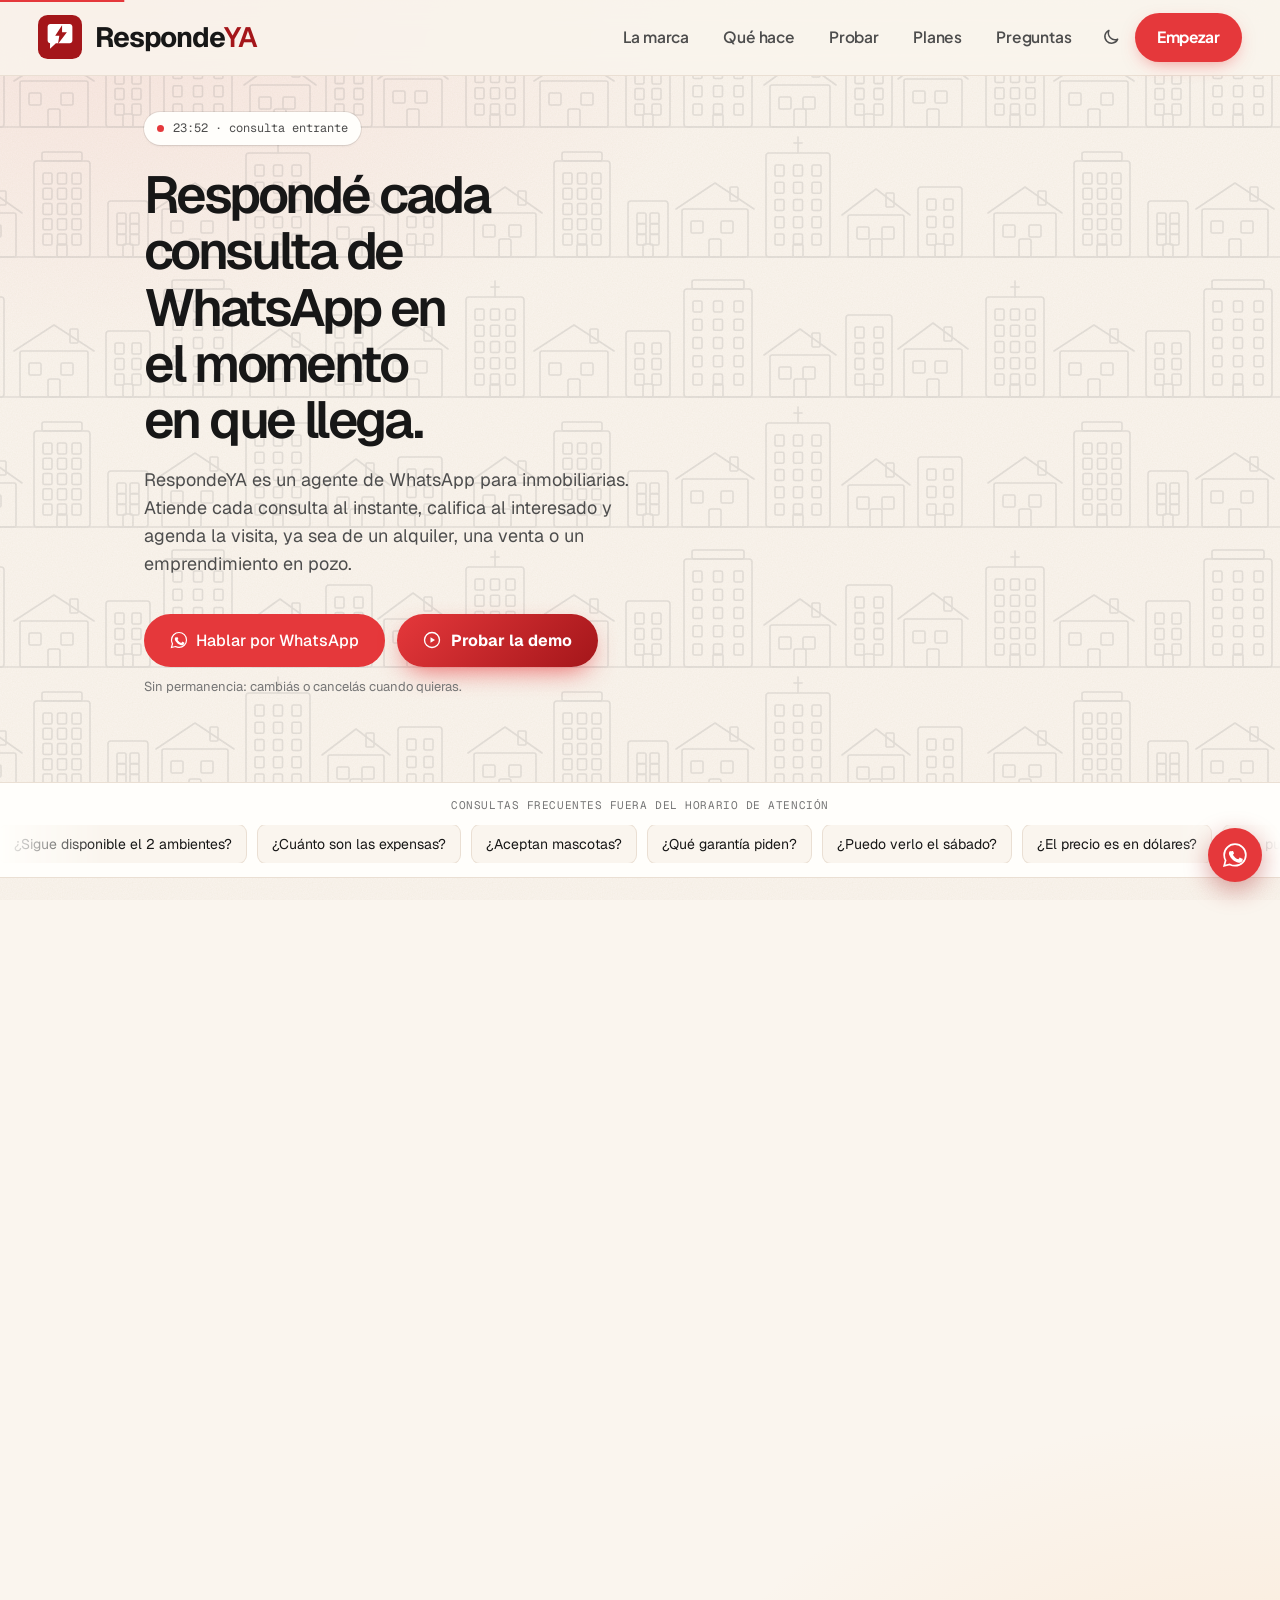
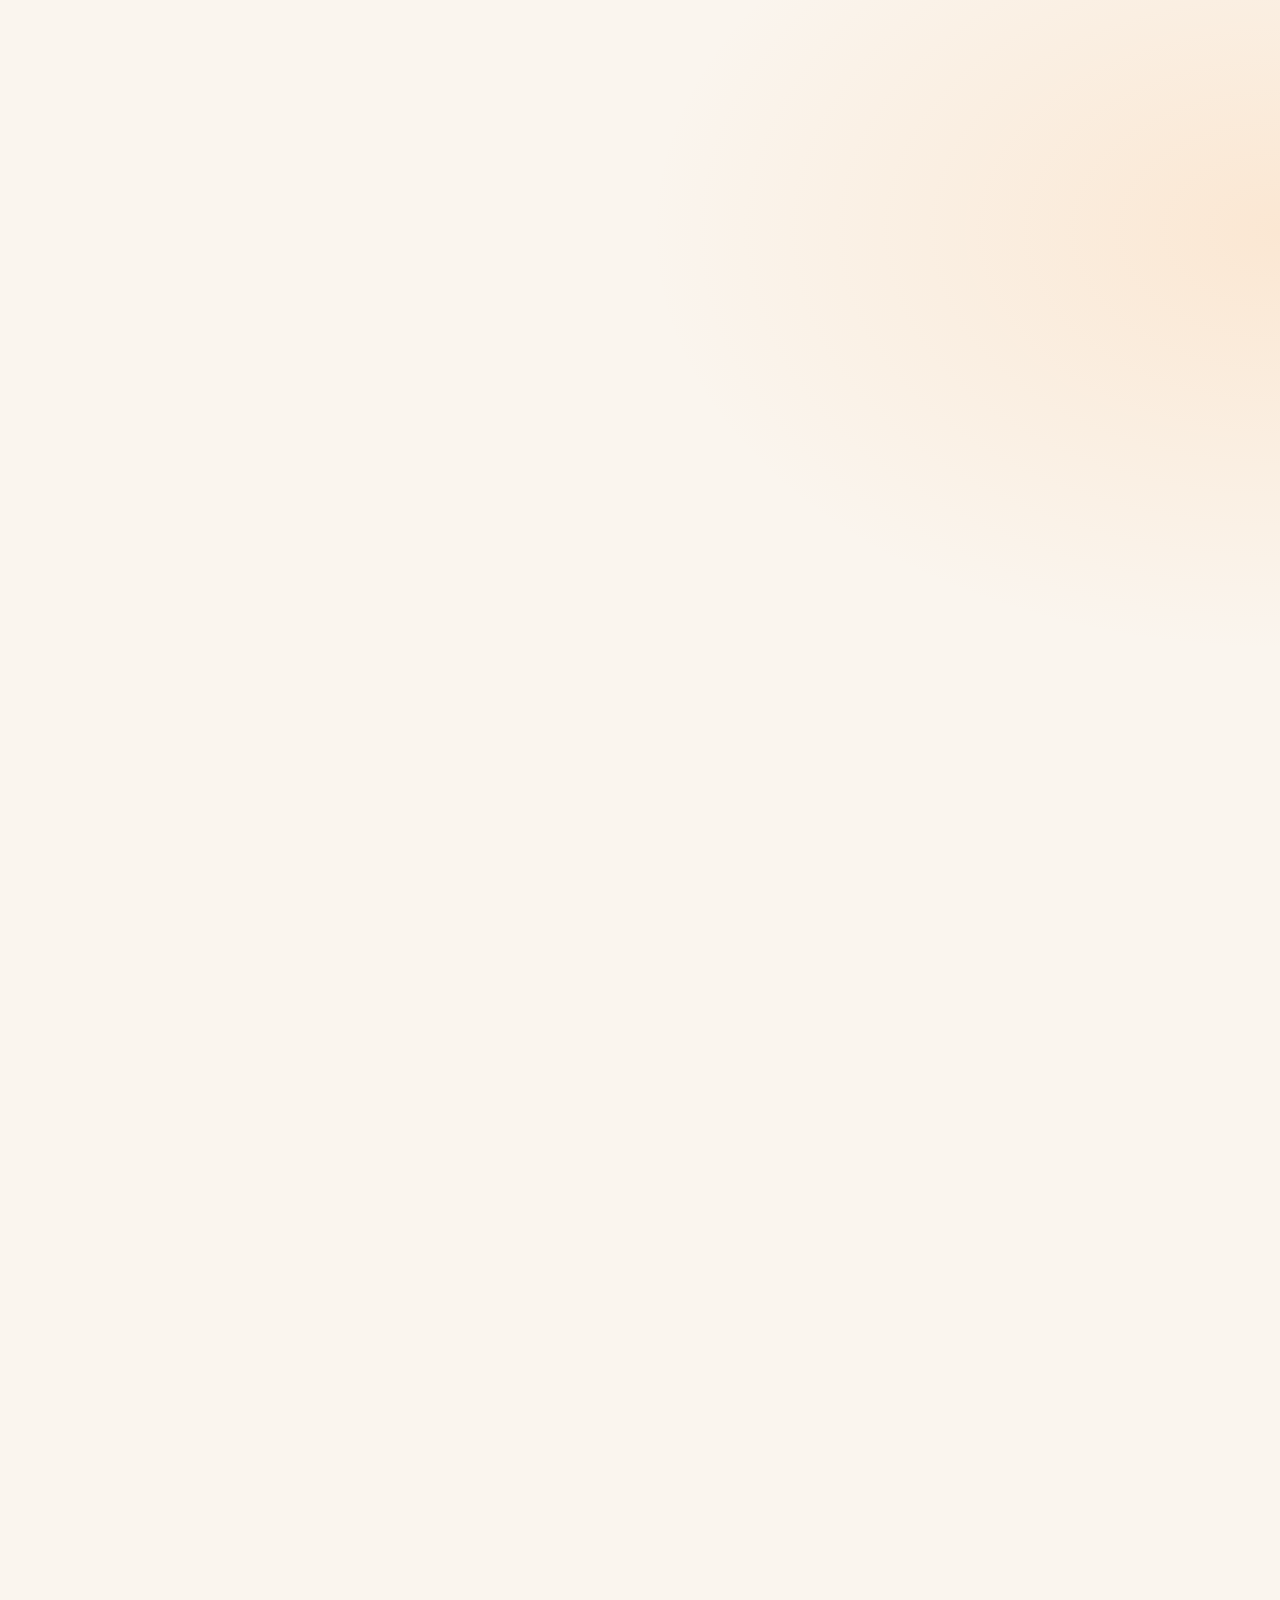
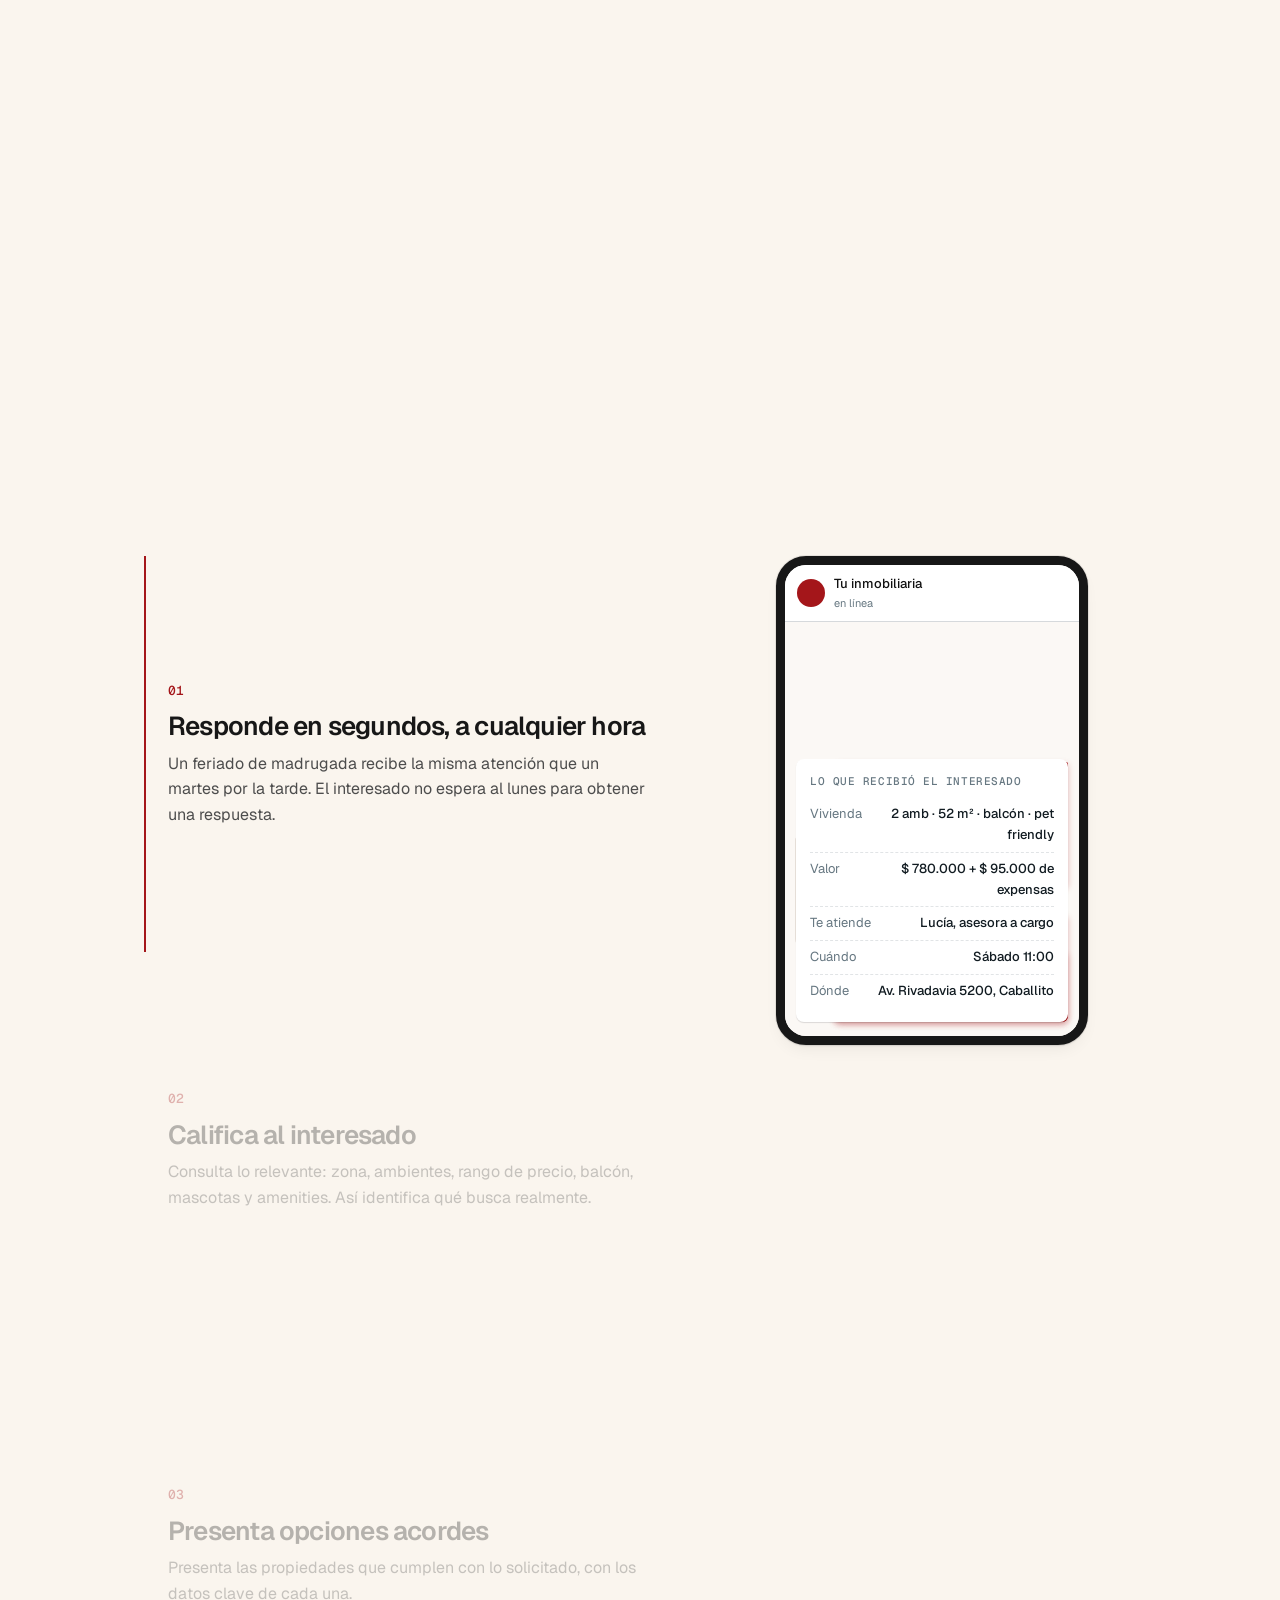
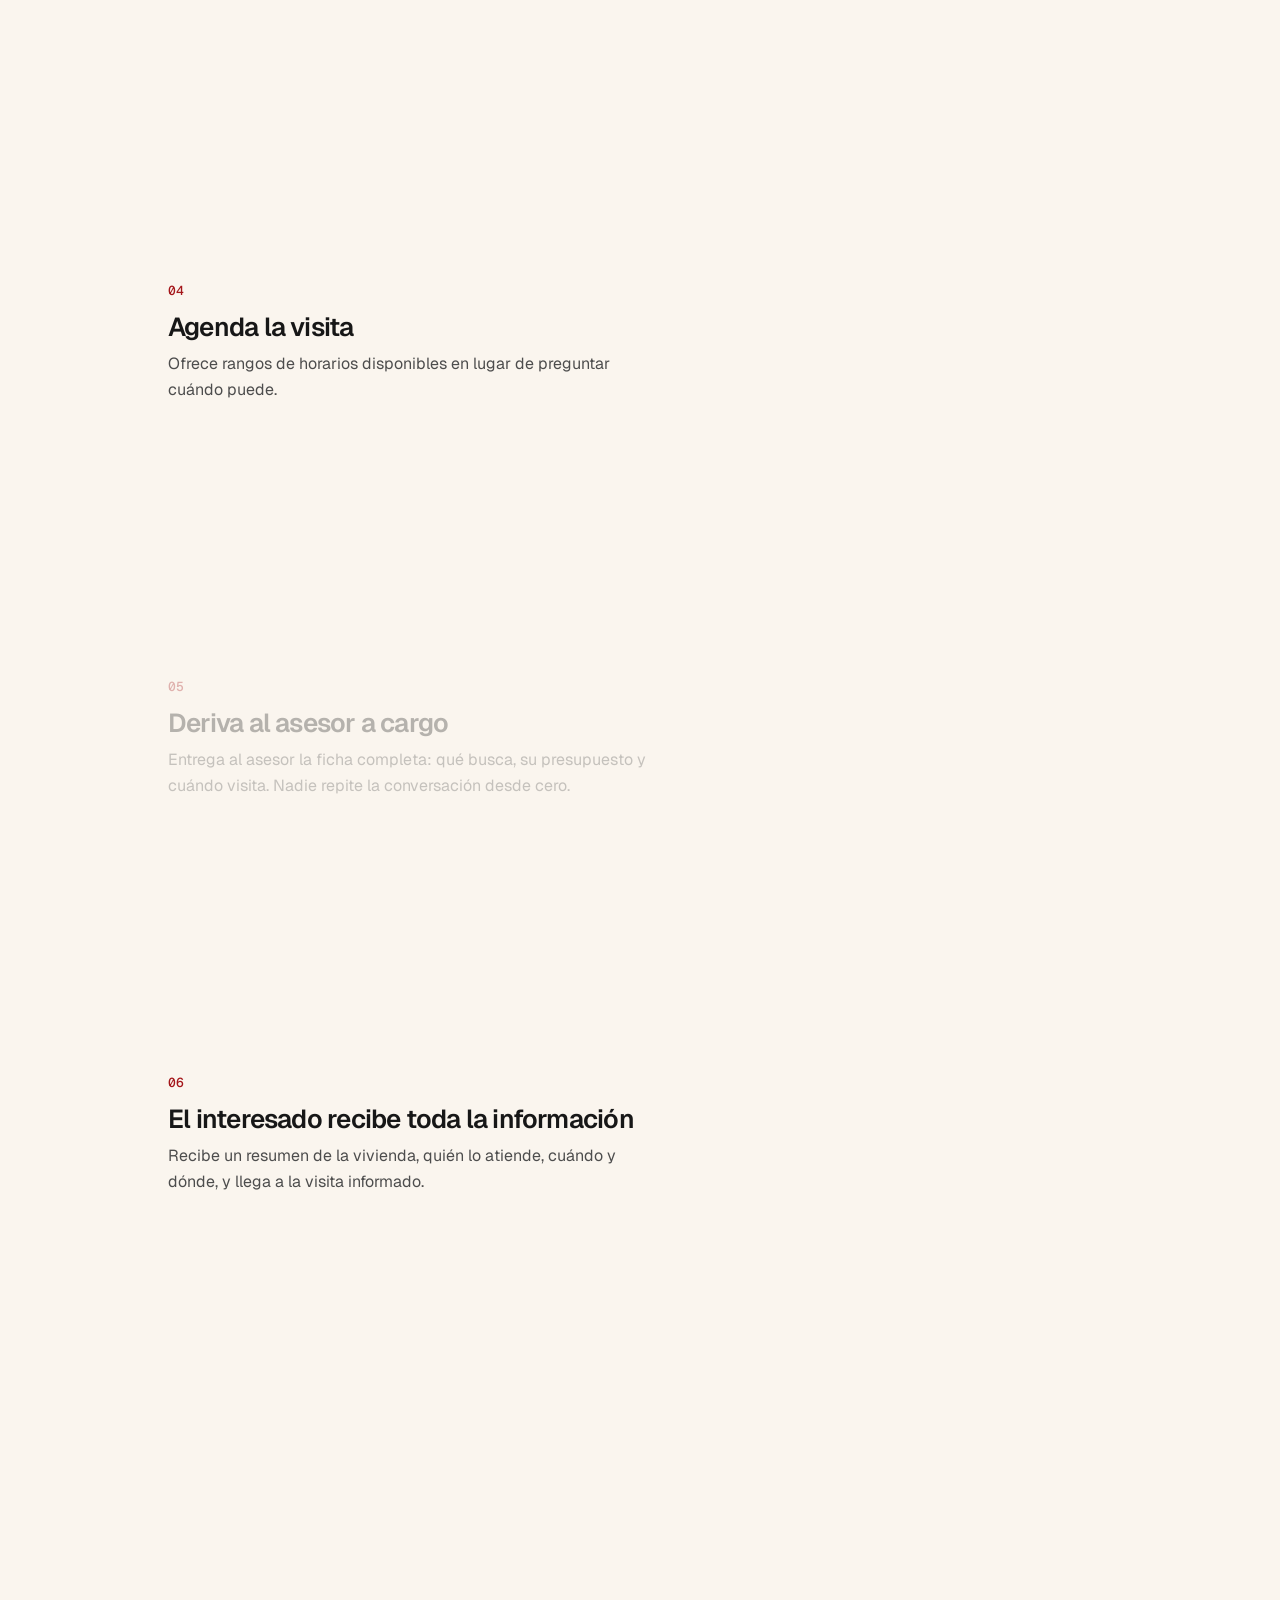
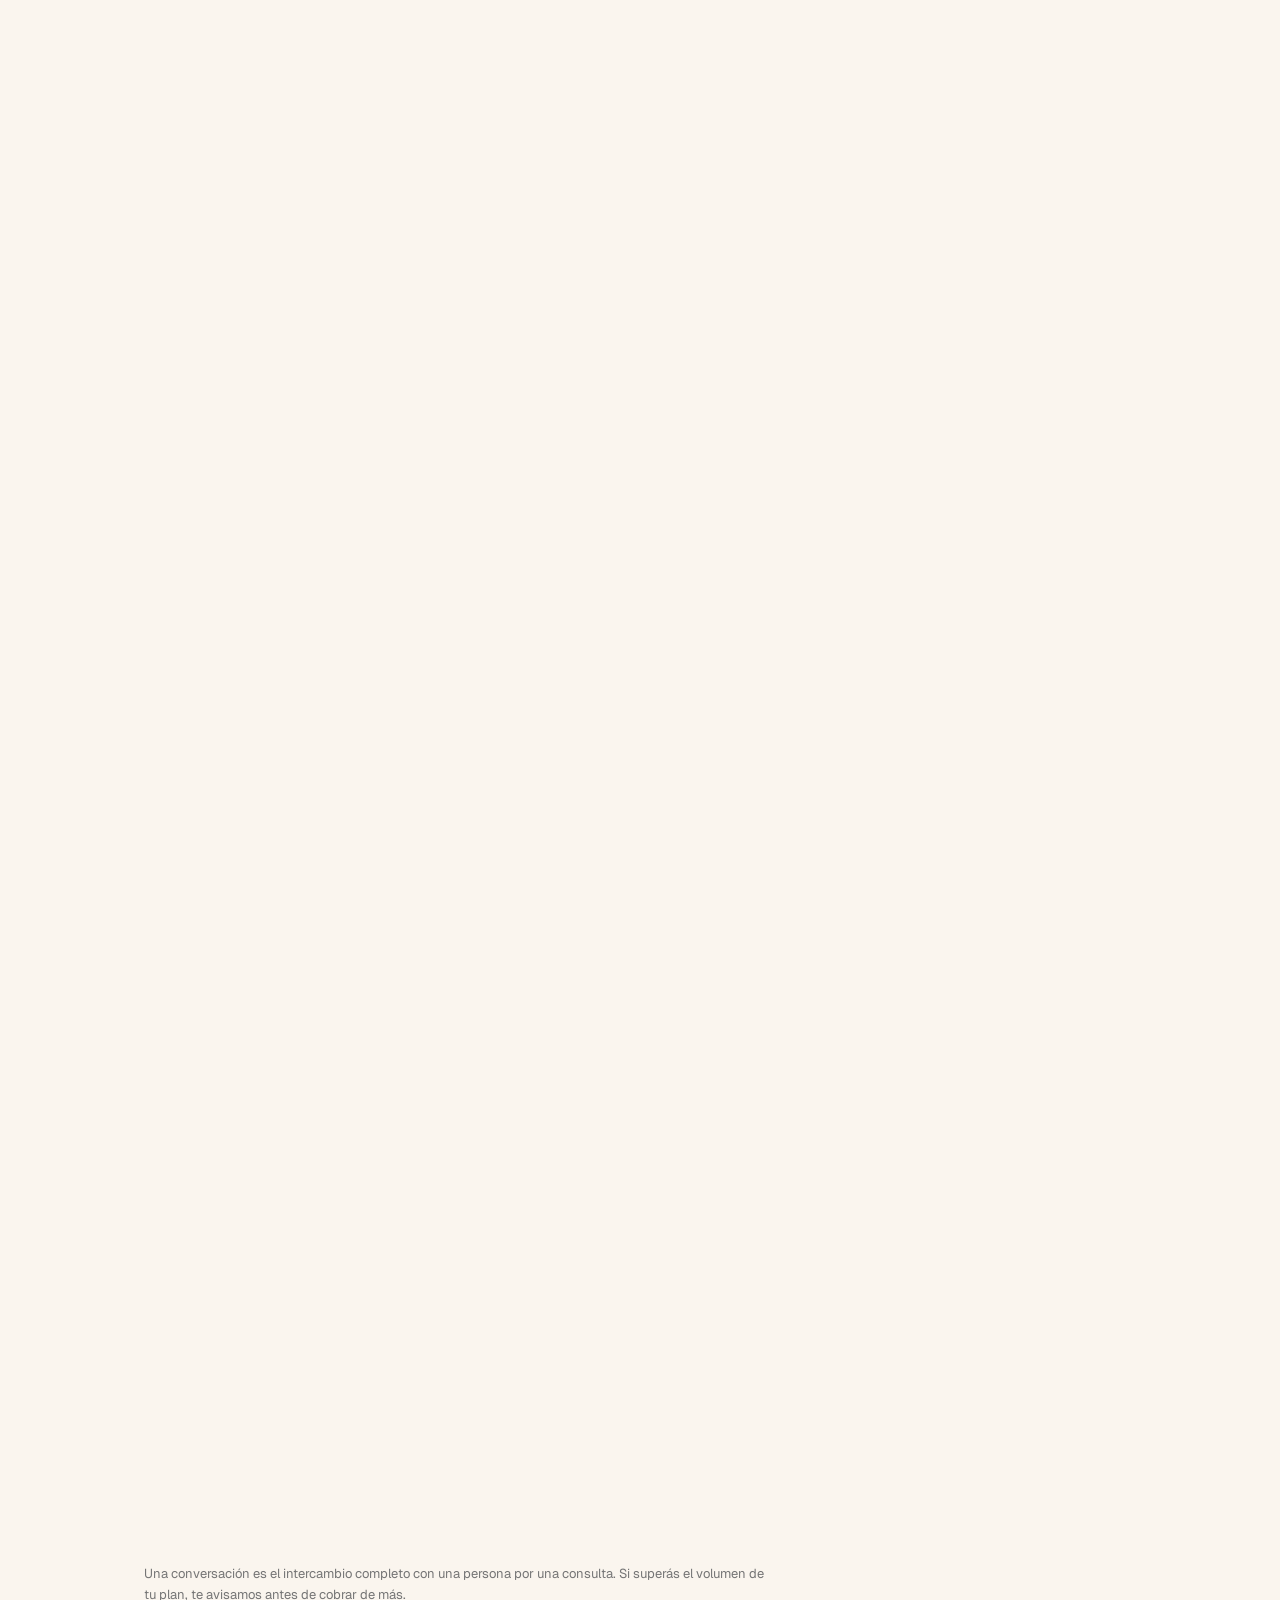
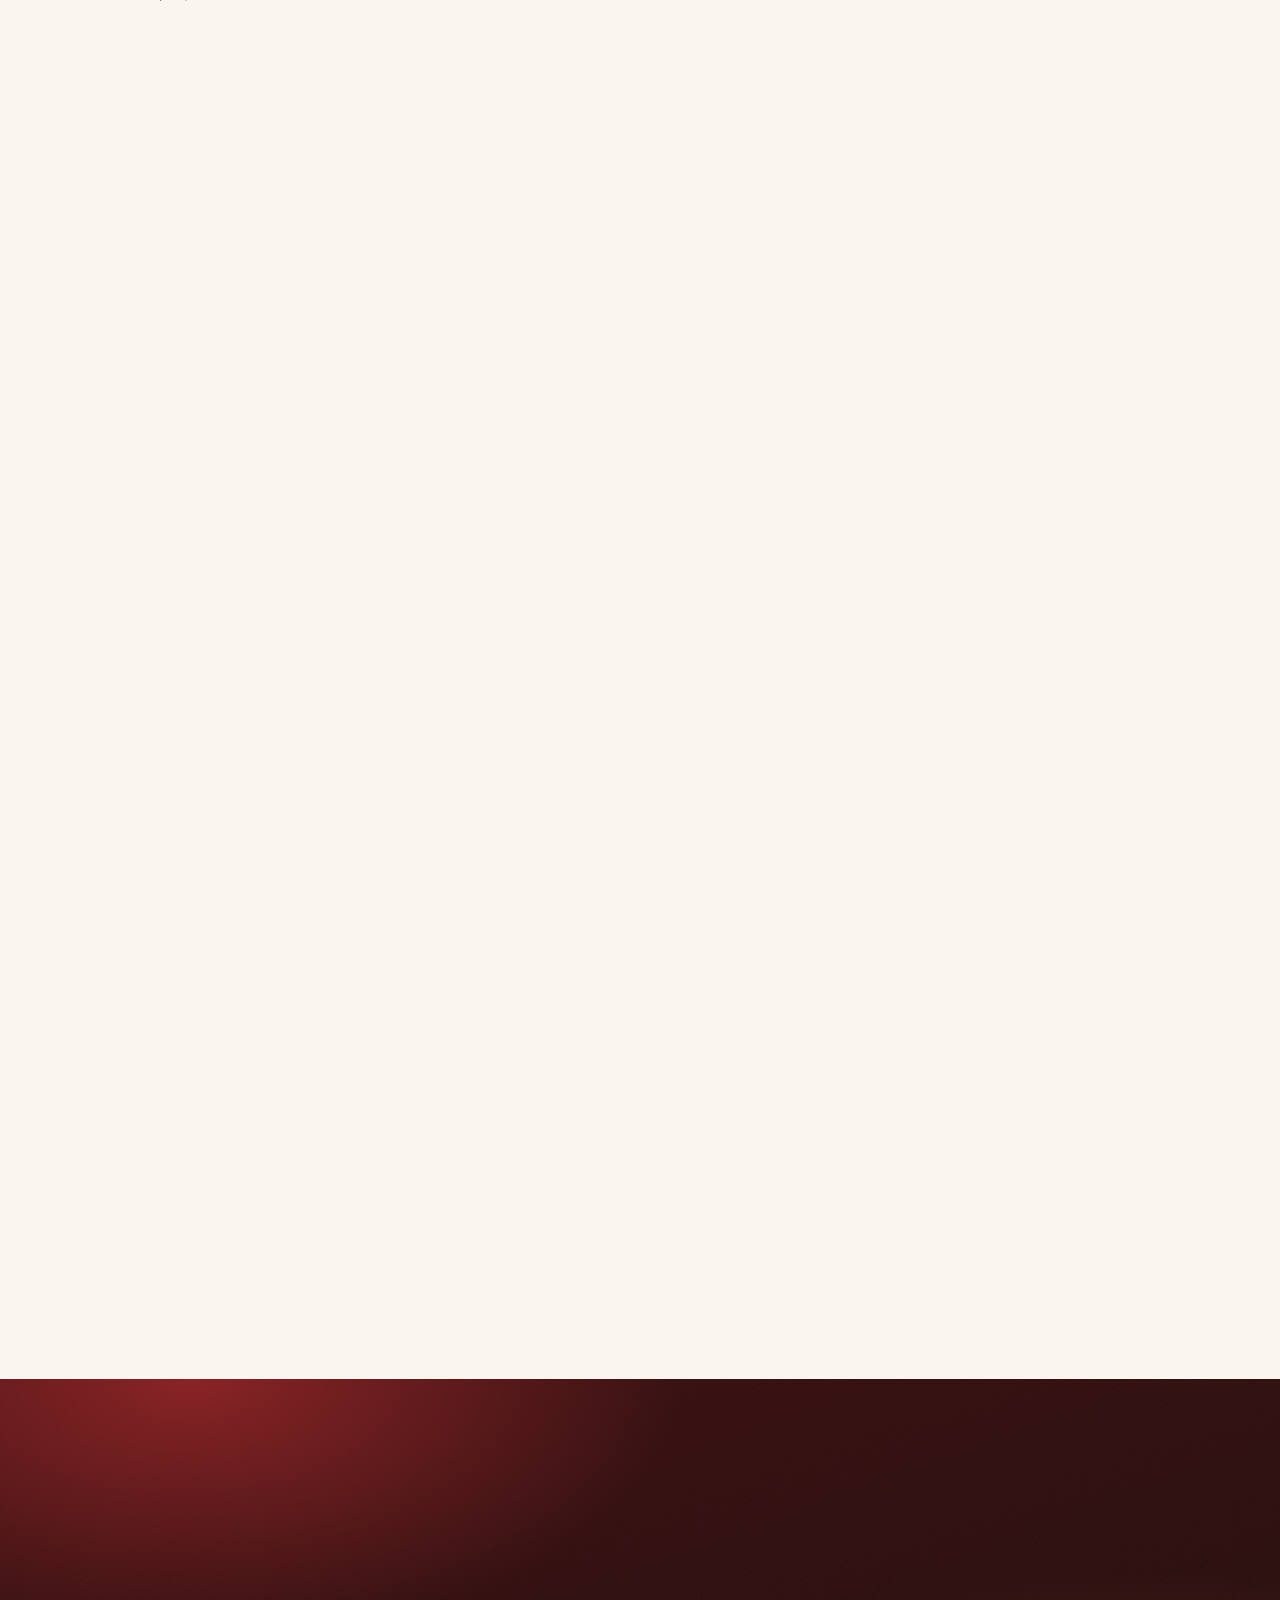
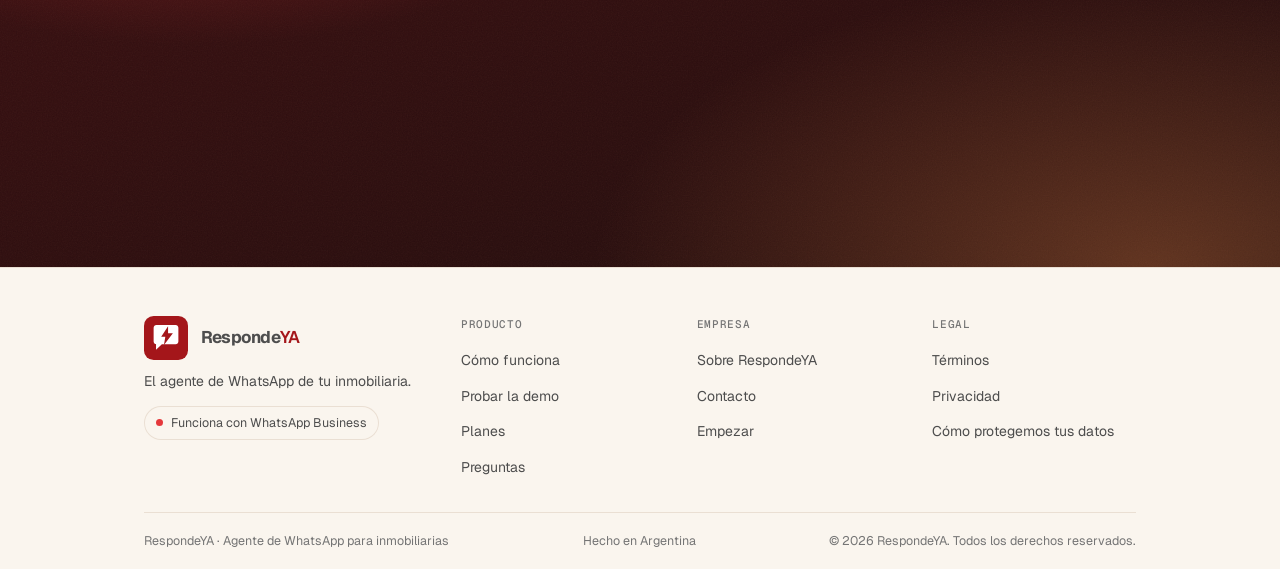
==== commit 7863b123: "Landing: demo en página aparte, planes por volumen, sin prueba gratuita, tono profesional" ====
--- a/index.html
+++ b/index.html
@@ -107,7 +107,8 @@
     .reveal{opacity:1 !important;transform:none !important}
     .msg,.dots{opacity:1 !important;transform:none !important}
     .dots{display:none}
-    .ticker-track{animation:none !important}
+    /* La cinta de preguntas se mueve igual, despacio: es un pedido explícito y se frena al pasar el mouse. */
+    .ticker-track{animation-duration:90s !important;animation-iteration-count:infinite !important}
   }
 
   /* ---------- Progreso de scroll ---------- */
@@ -163,24 +164,13 @@
   .cta svg{width:18px;height:18px;flex:0 0 18px}
   .cta-note{margin-top:10px;font-size:13px;color:var(--mute)}
 
-  /* ---------- Fondo dinámico ---------- */
+  /* ---------- Fondo decorativo: edificios y casas ---------- */
   .night-grid{
-    position:absolute;inset:-10% -5%;z-index:0;
-    display:grid;grid-template-columns:repeat(9,1fr);grid-template-rows:repeat(6,1fr);
-    gap:clamp(6px,1.4vw,14px);
-    -webkit-mask-image:linear-gradient(to right, transparent 0%, transparent 22%, black 60%);
-    mask-image:linear-gradient(to right, transparent 0%, transparent 22%, black 60%);
-    pointer-events:none;will-change:transform;
-  }
-  @media(max-width:900px){
-    .night-grid{-webkit-mask-image:linear-gradient(to bottom, transparent 0%, black 35%, black 70%, transparent 100%);mask-image:linear-gradient(to bottom, transparent 0%, black 35%, black 70%, transparent 100%)}
-  }
-  .night-grid i{display:block;border-radius:2px;background:var(--hairline);opacity:.55}
-  .night-grid i.lit{animation:winkle 6s ease-in-out infinite}
-  @keyframes winkle{0%,100%{background:var(--hairline);opacity:.5}45%,55%{background:var(--accent);opacity:.95}}
-  .warm{background:var(--grain),linear-gradient(180deg,var(--paper),color-mix(in srgb,var(--paper) 70%,var(--canvas-soft)))}
-  .night-grid--footer{inset:0;opacity:.5;-webkit-mask-image:none;mask-image:none}
-  .night-grid--footer i.lit{animation-play-state:paused;background:var(--accent);opacity:.35}
+    position:absolute;inset:-10% -5%;z-index:0;pointer-events:none;will-change:transform;
+    background:var(--mute);opacity:.17;
+    -webkit-mask-image:url("data:image/svg+xml,%3Csvg xmlns=%22http://www.w3.org/2000/svg%22 width=%22520%22 height=%22270%22 viewBox=%220 0 520 270%22 fill=%22none%22 stroke=%22%23000%22 stroke-width=%221.6%22 stroke-linecap=%22round%22 stroke-linejoin=%22round%22%3E%3Crect x=%2210%22 y=%2222%22 width=%2258%22 height=%22100%22 rx=%223%22/%3E%3Crect x=%2219%22 y=%2234%22 width=%229%22 height=%2211%22 rx=%221.5%22/%3E%3Crect x=%2219%22 y=%2250.25%22 width=%229%22 height=%2211%22 rx=%221.5%22/%3E%3Crect x=%2219%22 y=%2266.5%22 width=%229%22 height=%2211%22 rx=%221.5%22/%3E%3Crect x=%2219%22 y=%2282.75%22 width=%229%22 height=%2211%22 rx=%221.5%22/%3E%3Crect x=%2219%22 y=%2299%22 width=%229%22 height=%2211%22 rx=%221.5%22/%3E%3Crect x=%2234.5%22 y=%2234%22 width=%229%22 height=%2211%22 rx=%221.5%22/%3E%3Crect x=%2234.5%22 y=%2250.25%22 width=%229%22 height=%2211%22 rx=%221.5%22/%3E%3Crect x=%2234.5%22 y=%2266.5%22 width=%229%22 height=%2211%22 rx=%221.5%22/%3E%3Crect x=%2234.5%22 y=%2282.75%22 width=%229%22 height=%2211%22 rx=%221.5%22/%3E%3Crect x=%2234.5%22 y=%2299%22 width=%229%22 height=%2211%22 rx=%221.5%22/%3E%3Crect x=%2250%22 y=%2234%22 width=%229%22 height=%2211%22 rx=%221.5%22/%3E%3Crect x=%2250%22 y=%2250.25%22 width=%229%22 height=%2211%22 rx=%221.5%22/%3E%3Crect x=%2250%22 y=%2266.5%22 width=%229%22 height=%2211%22 rx=%221.5%22/%3E%3Crect x=%2250%22 y=%2282.75%22 width=%229%22 height=%2211%22 rx=%221.5%22/%3E%3Crect x=%2250%22 y=%2299%22 width=%229%22 height=%2211%22 rx=%221.5%22/%3E%3Cpath d=%22M39 22L39 6%22/%3E%3Cpath d=%22M35 12L43 12%22/%3E%3Crect x=%2234%22 y=%22109%22 width=%2210%22 height=%2213%22 rx=%222%22/%3E%3Crect x=%2284%22 y=%2276%22 width=%2268%22 height=%2246%22 rx=%222%22/%3E%3Cpath d=%22M78 76L118 50L158 76%22/%3E%3Crect x=%22134%22 y=%2254%22 width=%228%22 height=%2214%22 rx=%221%22/%3E%3Crect x=%2293%22 y=%2288%22 width=%2212%22 height=%2212%22 rx=%221.5%22/%3E%3Crect x=%22125%22 y=%2288%22 width=%2212%22 height=%2212%22 rx=%221.5%22/%3E%3Crect x=%22112%22 y=%22104%22 width=%2212%22 height=%2218%22 rx=%222%22/%3E%3Crect x=%22170%22 y=%2256%22 width=%2244%22 height=%2266%22 rx=%223%22/%3E%3Crect x=%22179%22 y=%2268%22 width=%229%22 height=%2211%22 rx=%221.5%22/%3E%3Crect x=%22179%22 y=%2283.5%22 width=%229%22 height=%2211%22 rx=%221.5%22/%3E%3Crect x=%22179%22 y=%2299%22 width=%229%22 height=%2211%22 rx=%221.5%22/%3E%3Crect x=%22196%22 y=%2268%22 width=%229%22 height=%2211%22 rx=%221.5%22/%3E%3Crect x=%22196%22 y=%2283.5%22 width=%229%22 height=%2211%22 rx=%221.5%22/%3E%3Crect x=%22196%22 y=%2299%22 width=%229%22 height=%2211%22 rx=%221.5%22/%3E%3Crect x=%22187%22 y=%22109%22 width=%2210%22 height=%2213%22 rx=%222%22/%3E%3Crect x=%22228%22 y=%2214%22 width=%2268%22 height=%22108%22 rx=%223%22/%3E%3Crect x=%22237%22 y=%2226%22 width=%229%22 height=%2211%22 rx=%221.5%22/%3E%3Crect x=%22237%22 y=%2244.25%22 width=%229%22 height=%2211%22 rx=%221.5%22/%3E%3Crect x=%22237%22 y=%2262.5%22 width=%229%22 height=%2211%22 rx=%221.5%22/%3E%3Crect x=%22237%22 y=%2280.75%22 width=%229%22 height=%2211%22 rx=%221.5%22/%3E%3Crect x=%22237%22 y=%2299%22 width=%229%22 height=%2211%22 rx=%221.5%22/%3E%3Crect x=%22257.5%22 y=%2226%22 width=%229%22 height=%2211%22 rx=%221.5%22/%3E%3Crect x=%22257.5%22 y=%2244.25%22 width=%229%22 height=%2211%22 rx=%221.5%22/%3E%3Crect x=%22257.5%22 y=%2262.5%22 width=%229%22 height=%2211%22 rx=%221.5%22/%3E%3Crect x=%22257.5%22 y=%2280.75%22 width=%229%22 height=%2211%22 rx=%221.5%22/%3E%3Crect x=%22257.5%22 y=%2299%22 width=%229%22 height=%2211%22 rx=%221.5%22/%3E%3Crect x=%22278%22 y=%2226%22 width=%229%22 height=%2211%22 rx=%221.5%22/%3E%3Crect x=%22278%22 y=%2244.25%22 width=%229%22 height=%2211%22 rx=%221.5%22/%3E%3Crect x=%22278%22 y=%2262.5%22 width=%229%22 height=%2211%22 rx=%221.5%22/%3E%3Crect x=%22278%22 y=%2280.75%22 width=%229%22 height=%2211%22 rx=%221.5%22/%3E%3Crect x=%22278%22 y=%2299%22 width=%229%22 height=%2211%22 rx=%221.5%22/%3E%3Crect x=%22236%22 y=%225%22 width=%2252%22 height=%229%22 rx=%222%22/%3E%3Crect x=%22257%22 y=%22109%22 width=%2210%22 height=%2213%22 rx=%222%22/%3E%3Crect x=%22314%22 y=%2280%22 width=%2260%22 height=%2242%22 rx=%222%22/%3E%3Cpath d=%22M308 80L344 54L380 80%22/%3E%3Crect x=%22356%22 y=%2258%22 width=%228%22 height=%2214%22 rx=%221%22/%3E%3Crect x=%22323%22 y=%2292%22 width=%2212%22 height=%2212%22 rx=%221.5%22/%3E%3Crect x=%22347%22 y=%2292%22 width=%2212%22 height=%2212%22 rx=%221.5%22/%3E%3Crect x=%22338%22 y=%22104%22 width=%2212%22 height=%2218%22 rx=%222%22/%3E%3Crect x=%22390%22 y=%2240%22 width=%2246%22 height=%2282%22 rx=%223%22/%3E%3Crect x=%22399%22 y=%2252%22 width=%229%22 height=%2211%22 rx=%221.5%22/%3E%3Crect x=%22399%22 y=%2267.6667%22 width=%229%22 height=%2211%22 rx=%221.5%22/%3E%3Crect x=%22399%22 y=%2283.3333%22 width=%229%22 height=%2211%22 rx=%221.5%22/%3E%3Crect x=%22399%22 y=%2299%22 width=%229%22 height=%2211%22 rx=%221.5%22/%3E%3Crect x=%22418%22 y=%2252%22 width=%229%22 height=%2211%22 rx=%221.5%22/%3E%3Crect x=%22418%22 y=%2267.6667%22 width=%229%22 height=%2211%22 rx=%221.5%22/%3E%3Crect x=%22418%22 y=%2283.3333%22 width=%229%22 height=%2211%22 rx=%221.5%22/%3E%3Crect x=%22418%22 y=%2299%22 width=%229%22 height=%2211%22 rx=%221.5%22/%3E%3Crect x=%22408%22 y=%22109%22 width=%2210%22 height=%2213%22 rx=%222%22/%3E%3Crect x=%22448%22 y=%2274%22 width=%2258%22 height=%2248%22 rx=%222%22/%3E%3Cpath d=%22M442 74L477 48L512 74%22/%3E%3Crect x=%22488%22 y=%2252%22 width=%228%22 height=%2214%22 rx=%221%22/%3E%3Crect x=%22457%22 y=%2286%22 width=%2212%22 height=%2212%22 rx=%221.5%22/%3E%3Crect x=%22479%22 y=%2286%22 width=%2212%22 height=%2212%22 rx=%221.5%22/%3E%3Crect x=%22471%22 y=%22104%22 width=%2212%22 height=%2218%22 rx=%222%22/%3E%3Cpath d=%22M0 122L520 122%22/%3E%3Crect x=%2218%22 y=%22208%22 width=%2262%22 height=%2244%22 rx=%222%22/%3E%3Cpath d=%22M12 208L49 182L86 208%22/%3E%3Crect x=%2262%22 y=%22186%22 width=%228%22 height=%2214%22 rx=%221%22/%3E%3Crect x=%2227%22 y=%22220%22 width=%2212%22 height=%2212%22 rx=%221.5%22/%3E%3Crect x=%2253%22 y=%22220%22 width=%2212%22 height=%2212%22 rx=%221.5%22/%3E%3Crect x=%2243%22 y=%22234%22 width=%2212%22 height=%2218%22 rx=%222%22/%3E%3Crect x=%2298%22 y=%22156%22 width=%2256%22 height=%2296%22 rx=%223%22/%3E%3Crect x=%22107%22 y=%22168%22 width=%229%22 height=%2211%22 rx=%221.5%22/%3E%3Crect x=%22107%22 y=%22183.25%22 width=%229%22 height=%2211%22 rx=%221.5%22/%3E%3Crect x=%22107%22 y=%22198.5%22 width=%229%22 height=%2211%22 rx=%221.5%22/%3E%3Crect x=%22107%22 y=%22213.75%22 width=%229%22 height=%2211%22 rx=%221.5%22/%3E%3Crect x=%22107%22 y=%22229%22 width=%229%22 height=%2211%22 rx=%221.5%22/%3E%3Crect x=%22121.5%22 y=%22168%22 width=%229%22 height=%2211%22 rx=%221.5%22/%3E%3Crect x=%22121.5%22 y=%22183.25%22 width=%229%22 height=%2211%22 rx=%221.5%22/%3E%3Crect x=%22121.5%22 y=%22198.5%22 width=%229%22 height=%2211%22 rx=%221.5%22/%3E%3Crect x=%22121.5%22 y=%22213.75%22 width=%229%22 height=%2211%22 rx=%221.5%22/%3E%3Crect x=%22121.5%22 y=%22229%22 width=%229%22 height=%2211%22 rx=%221.5%22/%3E%3Crect x=%22136%22 y=%22168%22 width=%229%22 height=%2211%22 rx=%221.5%22/%3E%3Crect x=%22136%22 y=%22183.25%22 width=%229%22 height=%2211%22 rx=%221.5%22/%3E%3Crect x=%22136%22 y=%22198.5%22 width=%229%22 height=%2211%22 rx=%221.5%22/%3E%3Crect x=%22136%22 y=%22213.75%22 width=%229%22 height=%2211%22 rx=%221.5%22/%3E%3Crect x=%22136%22 y=%22229%22 width=%229%22 height=%2211%22 rx=%221.5%22/%3E%3Crect x=%22106%22 y=%22147%22 width=%2240%22 height=%229%22 rx=%222%22/%3E%3Crect x=%22121%22 y=%22239%22 width=%2210%22 height=%2213%22 rx=%222%22/%3E%3Crect x=%22172%22 y=%22196%22 width=%2240%22 height=%2256%22 rx=%223%22/%3E%3Crect x=%22181%22 y=%22208%22 width=%229%22 height=%2211%22 rx=%221.5%22/%3E%3Crect x=%22181%22 y=%22218.5%22 width=%229%22 height=%2211%22 rx=%221.5%22/%3E%3Crect x=%22181%22 y=%22229%22 width=%229%22 height=%2211%22 rx=%221.5%22/%3E%3Crect x=%22194%22 y=%22208%22 width=%229%22 height=%2211%22 rx=%221.5%22/%3E%3Crect x=%22194%22 y=%22218.5%22 width=%229%22 height=%2211%22 rx=%221.5%22/%3E%3Crect x=%22194%22 y=%22229%22 width=%229%22 height=%2211%22 rx=%221.5%22/%3E%3Crect x=%22187%22 y=%22239%22 width=%2210%22 height=%2213%22 rx=%222%22/%3E%3Crect x=%22226%22 y=%22204%22 width=%2266%22 height=%2248%22 rx=%222%22/%3E%3Cpath d=%22M220 204L259 178L298 204%22/%3E%3Crect x=%22274%22 y=%22182%22 width=%228%22 height=%2214%22 rx=%221%22/%3E%3Crect x=%22235%22 y=%22216%22 width=%2212%22 height=%2212%22 rx=%221.5%22/%3E%3Crect x=%22265%22 y=%22216%22 width=%2212%22 height=%2212%22 rx=%221.5%22/%3E%3Crect x=%22253%22 y=%22234%22 width=%2212%22 height=%2218%22 rx=%222%22/%3E%3Crect x=%22310%22 y=%22148%22 width=%2264%22 height=%22104%22 rx=%223%22/%3E%3Crect x=%22319%22 y=%22160%22 width=%229%22 height=%2211%22 rx=%221.5%22/%3E%3Crect x=%22319%22 y=%22177.25%22 width=%229%22 height=%2211%22 rx=%221.5%22/%3E%3Crect x=%22319%22 y=%22194.5%22 width=%229%22 height=%2211%22 rx=%221.5%22/%3E%3Crect x=%22319%22 y=%22211.75%22 width=%229%22 height=%2211%22 rx=%221.5%22/%3E%3Crect x=%22319%22 y=%22229%22 width=%229%22 height=%2211%22 rx=%221.5%22/%3E%3Crect x=%22337.5%22 y=%22160%22 width=%229%22 height=%2211%22 rx=%221.5%22/%3E%3Crect x=%22337.5%22 y=%22177.25%22 width=%229%22 height=%2211%22 rx=%221.5%22/%3E%3Crect x=%22337.5%22 y=%22194.5%22 width=%229%22 height=%2211%22 rx=%221.5%22/%3E%3Crect x=%22337.5%22 y=%22211.75%22 width=%229%22 height=%2211%22 rx=%221.5%22/%3E%3Crect x=%22337.5%22 y=%22229%22 width=%229%22 height=%2211%22 rx=%221.5%22/%3E%3Crect x=%22356%22 y=%22160%22 width=%229%22 height=%2211%22 rx=%221.5%22/%3E%3Crect x=%22356%22 y=%22177.25%22 width=%229%22 height=%2211%22 rx=%221.5%22/%3E%3Crect x=%22356%22 y=%22194.5%22 width=%229%22 height=%2211%22 rx=%221.5%22/%3E%3Crect x=%22356%22 y=%22211.75%22 width=%229%22 height=%2211%22 rx=%221.5%22/%3E%3Crect x=%22356%22 y=%22229%22 width=%229%22 height=%2211%22 rx=%221.5%22/%3E%3Cpath d=%22M342 148L342 132%22/%3E%3Cpath d=%22M338 138L346 138%22/%3E%3Crect x=%22337%22 y=%22239%22 width=%2210%22 height=%2213%22 rx=%222%22/%3E%3Crect x=%22392%22 y=%22210%22 width=%2256%22 height=%2242%22 rx=%222%22/%3E%3Cpath d=%22M386 210L420 184L454 210%22/%3E%3Crect x=%22430%22 y=%22188%22 width=%228%22 height=%2214%22 rx=%221%22/%3E%3Crect x=%22401%22 y=%22222%22 width=%2212%22 height=%2212%22 rx=%221.5%22/%3E%3Crect x=%22426%22 y=%22222%22 width=%2212%22 height=%2212%22 rx=%221.5%22/%3E%3Crect x=%22414%22 y=%22234%22 width=%2212%22 height=%2218%22 rx=%222%22/%3E%3Crect x=%22462%22 y=%22182%22 width=%2244%22 height=%2270%22 rx=%223%22/%3E%3Crect x=%22471%22 y=%22194%22 width=%229%22 height=%2211%22 rx=%221.5%22/%3E%3Crect x=%22471%22 y=%22211.5%22 width=%229%22 height=%2211%22 rx=%221.5%22/%3E%3Crect x=%22471%22 y=%22229%22 width=%229%22 height=%2211%22 rx=%221.5%22/%3E%3Crect x=%22488%22 y=%22194%22 width=%229%22 height=%2211%22 rx=%221.5%22/%3E%3Crect x=%22488%22 y=%22211.5%22 width=%229%22 height=%2211%22 rx=%221.5%22/%3E%3Crect x=%22488%22 y=%22229%22 width=%229%22 height=%2211%22 rx=%221.5%22/%3E%3Crect x=%22479%22 y=%22239%22 width=%2210%22 height=%2213%22 rx=%222%22/%3E%3Cpath d=%22M0 252L520 252%22/%3E%3C/svg%3E");mask-image:url("data:image/svg+xml,%3Csvg xmlns=%22http://www.w3.org/2000/svg%22 width=%22520%22 height=%22270%22 viewBox=%220 0 520 270%22 fill=%22none%22 stroke=%22%23000%22 stroke-width=%221.6%22 stroke-linecap=%22round%22 stroke-linejoin=%22round%22%3E%3Crect x=%2210%22 y=%2222%22 width=%2258%22 height=%22100%22 rx=%223%22/%3E%3Crect x=%2219%22 y=%2234%22 width=%229%22 height=%2211%22 rx=%221.5%22/%3E%3Crect x=%2219%22 y=%2250.25%22 width=%229%22 height=%2211%22 rx=%221.5%22/%3E%3Crect x=%2219%22 y=%2266.5%22 width=%229%22 height=%2211%22 rx=%221.5%22/%3E%3Crect x=%2219%22 y=%2282.75%22 width=%229%22 height=%2211%22 rx=%221.5%22/%3E%3Crect x=%2219%22 y=%2299%22 width=%229%22 height=%2211%22 rx=%221.5%22/%3E%3Crect x=%2234.5%22 y=%2234%22 width=%229%22 height=%2211%22 rx=%221.5%22/%3E%3Crect x=%2234.5%22 y=%2250.25%22 width=%229%22 height=%2211%22 rx=%221.5%22/%3E%3Crect x=%2234.5%22 y=%2266.5%22 width=%229%22 height=%2211%22 rx=%221.5%22/%3E%3Crect x=%2234.5%22 y=%2282.75%22 width=%229%22 height=%2211%22 rx=%221.5%22/%3E%3Crect x=%2234.5%22 y=%2299%22 width=%229%22 height=%2211%22 rx=%221.5%22/%3E%3Crect x=%2250%22 y=%2234%22 width=%229%22 height=%2211%22 rx=%221.5%22/%3E%3Crect x=%2250%22 y=%2250.25%22 width=%229%22 height=%2211%22 rx=%221.5%22/%3E%3Crect x=%2250%22 y=%2266.5%22 width=%229%22 height=%2211%22 rx=%221.5%22/%3E%3Crect x=%2250%22 y=%2282.75%22 width=%229%22 height=%2211%22 rx=%221.5%22/%3E%3Crect x=%2250%22 y=%2299%22 width=%229%22 height=%2211%22 rx=%221.5%22/%3E%3Cpath d=%22M39 22L39 6%22/%3E%3Cpath d=%22M35 12L43 12%22/%3E%3Crect x=%2234%22 y=%22109%22 width=%2210%22 height=%2213%22 rx=%222%22/%3E%3Crect x=%2284%22 y=%2276%22 width=%2268%22 height=%2246%22 rx=%222%22/%3E%3Cpath d=%22M78 76L118 50L158 76%22/%3E%3Crect x=%22134%22 y=%2254%22 width=%228%22 height=%2214%22 rx=%221%22/%3E%3Crect x=%2293%22 y=%2288%22 width=%2212%22 height=%2212%22 rx=%221.5%22/%3E%3Crect x=%22125%22 y=%2288%22 width=%2212%22 height=%2212%22 rx=%221.5%22/%3E%3Crect x=%22112%22 y=%22104%22 width=%2212%22 height=%2218%22 rx=%222%22/%3E%3Crect x=%22170%22 y=%2256%22 width=%2244%22 height=%2266%22 rx=%223%22/%3E%3Crect x=%22179%22 y=%2268%22 width=%229%22 height=%2211%22 rx=%221.5%22/%3E%3Crect x=%22179%22 y=%2283.5%22 width=%229%22 height=%2211%22 rx=%221.5%22/%3E%3Crect x=%22179%22 y=%2299%22 width=%229%22 height=%2211%22 rx=%221.5%22/%3E%3Crect x=%22196%22 y=%2268%22 width=%229%22 height=%2211%22 rx=%221.5%22/%3E%3Crect x=%22196%22 y=%2283.5%22 width=%229%22 height=%2211%22 rx=%221.5%22/%3E%3Crect x=%22196%22 y=%2299%22 width=%229%22 height=%2211%22 rx=%221.5%22/%3E%3Crect x=%22187%22 y=%22109%22 width=%2210%22 height=%2213%22 rx=%222%22/%3E%3Crect x=%22228%22 y=%2214%22 width=%2268%22 height=%22108%22 rx=%223%22/%3E%3Crect x=%22237%22 y=%2226%22 width=%229%22 height=%2211%22 rx=%221.5%22/%3E%3Crect x=%22237%22 y=%2244.25%22 width=%229%22 height=%2211%22 rx=%221.5%22/%3E%3Crect x=%22237%22 y=%2262.5%22 width=%229%22 height=%2211%22 rx=%221.5%22/%3E%3Crect x=%22237%22 y=%2280.75%22 width=%229%22 height=%2211%22 rx=%221.5%22/%3E%3Crect x=%22237%22 y=%2299%22 width=%229%22 height=%2211%22 rx=%221.5%22/%3E%3Crect x=%22257.5%22 y=%2226%22 width=%229%22 height=%2211%22 rx=%221.5%22/%3E%3Crect x=%22257.5%22 y=%2244.25%22 width=%229%22 height=%2211%22 rx=%221.5%22/%3E%3Crect x=%22257.5%22 y=%2262.5%22 width=%229%22 height=%2211%22 rx=%221.5%22/%3E%3Crect x=%22257.5%22 y=%2280.75%22 width=%229%22 height=%2211%22 rx=%221.5%22/%3E%3Crect x=%22257.5%22 y=%2299%22 width=%229%22 height=%2211%22 rx=%221.5%22/%3E%3Crect x=%22278%22 y=%2226%22 width=%229%22 height=%2211%22 rx=%221.5%22/%3E%3Crect x=%22278%22 y=%2244.25%22 width=%229%22 height=%2211%22 rx=%221.5%22/%3E%3Crect x=%22278%22 y=%2262.5%22 width=%229%22 height=%2211%22 rx=%221.5%22/%3E%3Crect x=%22278%22 y=%2280.75%22 width=%229%22 height=%2211%22 rx=%221.5%22/%3E%3Crect x=%22278%22 y=%2299%22 width=%229%22 height=%2211%22 rx=%221.5%22/%3E%3Crect x=%22236%22 y=%225%22 width=%2252%22 height=%229%22 rx=%222%22/%3E%3Crect x=%22257%22 y=%22109%22 width=%2210%22 height=%2213%22 rx=%222%22/%3E%3Crect x=%22314%22 y=%2280%22 width=%2260%22 height=%2242%22 rx=%222%22/%3E%3Cpath d=%22M308 80L344 54L380 80%22/%3E%3Crect x=%22356%22 y=%2258%22 width=%228%22 height=%2214%22 rx=%221%22/%3E%3Crect x=%22323%22 y=%2292%22 width=%2212%22 height=%2212%22 rx=%221.5%22/%3E%3Crect x=%22347%22 y=%2292%22 width=%2212%22 height=%2212%22 rx=%221.5%22/%3E%3Crect x=%22338%22 y=%22104%22 width=%2212%22 height=%2218%22 rx=%222%22/%3E%3Crect x=%22390%22 y=%2240%22 width=%2246%22 height=%2282%22 rx=%223%22/%3E%3Crect x=%22399%22 y=%2252%22 width=%229%22 height=%2211%22 rx=%221.5%22/%3E%3Crect x=%22399%22 y=%2267.6667%22 width=%229%22 height=%2211%22 rx=%221.5%22/%3E%3Crect x=%22399%22 y=%2283.3333%22 width=%229%22 height=%2211%22 rx=%221.5%22/%3E%3Crect x=%22399%22 y=%2299%22 width=%229%22 height=%2211%22 rx=%221.5%22/%3E%3Crect x=%22418%22 y=%2252%22 width=%229%22 height=%2211%22 rx=%221.5%22/%3E%3Crect x=%22418%22 y=%2267.6667%22 width=%229%22 height=%2211%22 rx=%221.5%22/%3E%3Crect x=%22418%22 y=%2283.3333%22 width=%229%22 height=%2211%22 rx=%221.5%22/%3E%3Crect x=%22418%22 y=%2299%22 width=%229%22 height=%2211%22 rx=%221.5%22/%3E%3Crect x=%22408%22 y=%22109%22 width=%2210%22 height=%2213%22 rx=%222%22/%3E%3Crect x=%22448%22 y=%2274%22 width=%2258%22 height=%2248%22 rx=%222%22/%3E%3Cpath d=%22M442 74L477 48L512 74%22/%3E%3Crect x=%22488%22 y=%2252%22 width=%228%22 height=%2214%22 rx=%221%22/%3E%3Crect x=%22457%22 y=%2286%22 width=%2212%22 height=%2212%22 rx=%221.5%22/%3E%3Crect x=%22479%22 y=%2286%22 width=%2212%22 height=%2212%22 rx=%221.5%22/%3E%3Crect x=%22471%22 y=%22104%22 width=%2212%22 height=%2218%22 rx=%222%22/%3E%3Cpath d=%22M0 122L520 122%22/%3E%3Crect x=%2218%22 y=%22208%22 width=%2262%22 height=%2244%22 rx=%222%22/%3E%3Cpath d=%22M12 208L49 182L86 208%22/%3E%3Crect x=%2262%22 y=%22186%22 width=%228%22 height=%2214%22 rx=%221%22/%3E%3Crect x=%2227%22 y=%22220%22 width=%2212%22 height=%2212%22 rx=%221.5%22/%3E%3Crect x=%2253%22 y=%22220%22 width=%2212%22 height=%2212%22 rx=%221.5%22/%3E%3Crect x=%2243%22 y=%22234%22 width=%2212%22 height=%2218%22 rx=%222%22/%3E%3Crect x=%2298%22 y=%22156%22 width=%2256%22 height=%2296%22 rx=%223%22/%3E%3Crect x=%22107%22 y=%22168%22 width=%229%22 height=%2211%22 rx=%221.5%22/%3E%3Crect x=%22107%22 y=%22183.25%22 width=%229%22 height=%2211%22 rx=%221.5%22/%3E%3Crect x=%22107%22 y=%22198.5%22 width=%229%22 height=%2211%22 rx=%221.5%22/%3E%3Crect x=%22107%22 y=%22213.75%22 width=%229%22 height=%2211%22 rx=%221.5%22/%3E%3Crect x=%22107%22 y=%22229%22 width=%229%22 height=%2211%22 rx=%221.5%22/%3E%3Crect x=%22121.5%22 y=%22168%22 width=%229%22 height=%2211%22 rx=%221.5%22/%3E%3Crect x=%22121.5%22 y=%22183.25%22 width=%229%22 height=%2211%22 rx=%221.5%22/%3E%3Crect x=%22121.5%22 y=%22198.5%22 width=%229%22 height=%2211%22 rx=%221.5%22/%3E%3Crect x=%22121.5%22 y=%22213.75%22 width=%229%22 height=%2211%22 rx=%221.5%22/%3E%3Crect x=%22121.5%22 y=%22229%22 width=%229%22 height=%2211%22 rx=%221.5%22/%3E%3Crect x=%22136%22 y=%22168%22 width=%229%22 height=%2211%22 rx=%221.5%22/%3E%3Crect x=%22136%22 y=%22183.25%22 width=%229%22 height=%2211%22 rx=%221.5%22/%3E%3Crect x=%22136%22 y=%22198.5%22 width=%229%22 height=%2211%22 rx=%221.5%22/%3E%3Crect x=%22136%22 y=%22213.75%22 width=%229%22 height=%2211%22 rx=%221.5%22/%3E%3Crect x=%22136%22 y=%22229%22 width=%229%22 height=%2211%22 rx=%221.5%22/%3E%3Crect x=%22106%22 y=%22147%22 width=%2240%22 height=%229%22 rx=%222%22/%3E%3Crect x=%22121%22 y=%22239%22 width=%2210%22 height=%2213%22 rx=%222%22/%3E%3Crect x=%22172%22 y=%22196%22 width=%2240%22 height=%2256%22 rx=%223%22/%3E%3Crect x=%22181%22 y=%22208%22 width=%229%22 height=%2211%22 rx=%221.5%22/%3E%3Crect x=%22181%22 y=%22218.5%22 width=%229%22 height=%2211%22 rx=%221.5%22/%3E%3Crect x=%22181%22 y=%22229%22 width=%229%22 height=%2211%22 rx=%221.5%22/%3E%3Crect x=%22194%22 y=%22208%22 width=%229%22 height=%2211%22 rx=%221.5%22/%3E%3Crect x=%22194%22 y=%22218.5%22 width=%229%22 height=%2211%22 rx=%221.5%22/%3E%3Crect x=%22194%22 y=%22229%22 width=%229%22 height=%2211%22 rx=%221.5%22/%3E%3Crect x=%22187%22 y=%22239%22 width=%2210%22 height=%2213%22 rx=%222%22/%3E%3Crect x=%22226%22 y=%22204%22 width=%2266%22 height=%2248%22 rx=%222%22/%3E%3Cpath d=%22M220 204L259 178L298 204%22/%3E%3Crect x=%22274%22 y=%22182%22 width=%228%22 height=%2214%22 rx=%221%22/%3E%3Crect x=%22235%22 y=%22216%22 width=%2212%22 height=%2212%22 rx=%221.5%22/%3E%3Crect x=%22265%22 y=%22216%22 width=%2212%22 height=%2212%22 rx=%221.5%22/%3E%3Crect x=%22253%22 y=%22234%22 width=%2212%22 height=%2218%22 rx=%222%22/%3E%3Crect x=%22310%22 y=%22148%22 width=%2264%22 height=%22104%22 rx=%223%22/%3E%3Crect x=%22319%22 y=%22160%22 width=%229%22 height=%2211%22 rx=%221.5%22/%3E%3Crect x=%22319%22 y=%22177.25%22 width=%229%22 height=%2211%22 rx=%221.5%22/%3E%3Crect x=%22319%22 y=%22194.5%22 width=%229%22 height=%2211%22 rx=%221.5%22/%3E%3Crect x=%22319%22 y=%22211.75%22 width=%229%22 height=%2211%22 rx=%221.5%22/%3E%3Crect x=%22319%22 y=%22229%22 width=%229%22 height=%2211%22 rx=%221.5%22/%3E%3Crect x=%22337.5%22 y=%22160%22 width=%229%22 height=%2211%22 rx=%221.5%22/%3E%3Crect x=%22337.5%22 y=%22177.25%22 width=%229%22 height=%2211%22 rx=%221.5%22/%3E%3Crect x=%22337.5%22 y=%22194.5%22 width=%229%22 height=%2211%22 rx=%221.5%22/%3E%3Crect x=%22337.5%22 y=%22211.75%22 width=%229%22 height=%2211%22 rx=%221.5%22/%3E%3Crect x=%22337.5%22 y=%22229%22 width=%229%22 height=%2211%22 rx=%221.5%22/%3E%3Crect x=%22356%22 y=%22160%22 width=%229%22 height=%2211%22 rx=%221.5%22/%3E%3Crect x=%22356%22 y=%22177.25%22 width=%229%22 height=%2211%22 rx=%221.5%22/%3E%3Crect x=%22356%22 y=%22194.5%22 width=%229%22 height=%2211%22 rx=%221.5%22/%3E%3Crect x=%22356%22 y=%22211.75%22 width=%229%22 height=%2211%22 rx=%221.5%22/%3E%3Crect x=%22356%22 y=%22229%22 width=%229%22 height=%2211%22 rx=%221.5%22/%3E%3Cpath d=%22M342 148L342 132%22/%3E%3Cpath d=%22M338 138L346 138%22/%3E%3Crect x=%22337%22 y=%22239%22 width=%2210%22 height=%2213%22 rx=%222%22/%3E%3Crect x=%22392%22 y=%22210%22 width=%2256%22 height=%2242%22 rx=%222%22/%3E%3Cpath d=%22M386 210L420 184L454 210%22/%3E%3Crect x=%22430%22 y=%22188%22 width=%228%22 height=%2214%22 rx=%221%22/%3E%3Crect x=%22401%22 y=%22222%22 width=%2212%22 height=%2212%22 rx=%221.5%22/%3E%3Crect x=%22426%22 y=%22222%22 width=%2212%22 height=%2212%22 rx=%221.5%22/%3E%3Crect x=%22414%22 y=%22234%22 width=%2212%22 height=%2218%22 rx=%222%22/%3E%3Crect x=%22462%22 y=%22182%22 width=%2244%22 height=%2270%22 rx=%223%22/%3E%3Crect x=%22471%22 y=%22194%22 width=%229%22 height=%2211%22 rx=%221.5%22/%3E%3Crect x=%22471%22 y=%22211.5%22 width=%229%22 height=%2211%22 rx=%221.5%22/%3E%3Crect x=%22471%22 y=%22229%22 width=%229%22 height=%2211%22 rx=%221.5%22/%3E%3Crect x=%22488%22 y=%22194%22 width=%229%22 height=%2211%22 rx=%221.5%22/%3E%3Crect x=%22488%22 y=%22211.5%22 width=%229%22 height=%2211%22 rx=%221.5%22/%3E%3Crect x=%22488%22 y=%22229%22 width=%229%22 height=%2211%22 rx=%221.5%22/%3E%3Crect x=%22479%22 y=%22239%22 width=%2210%22 height=%2213%22 rx=%222%22/%3E%3Cpath d=%22M0 252L520 252%22/%3E%3C/svg%3E");-webkit-mask-size:520px 270px;mask-size:520px 270px;-webkit-mask-repeat:repeat;mask-repeat:repeat;
+  }
+  @media(max-width:700px){.night-grid{opacity:.12;-webkit-mask-size:380px 198px;mask-size:380px 198px}}
 
   /* ---------- Teléfono (hero y sticky) ---------- */
   .phone-wrap{display:flex;flex-direction:column;align-items:center;gap:12px;position:relative;z-index:1}
@@ -214,9 +204,9 @@
   .ticker{border-block:1px solid var(--hairline);background:var(--canvas);overflow:hidden;padding-block:14px}
   .ticker-label{font-family:var(--font-mono);font-size:11px;text-transform:uppercase;letter-spacing:.05em;color:var(--mute);text-align:center;margin-bottom:10px}
   .ticker-mask{overflow:hidden;-webkit-mask-image:linear-gradient(to right,transparent,black 8%,black 92%,transparent);mask-image:linear-gradient(to right,transparent,black 8%,black 92%,transparent)}
-  .ticker-track{display:flex;gap:12px;width:max-content;animation:slide 48s linear infinite}
+  .ticker-track{display:flex;gap:12px;width:max-content;animation:slide 60s linear infinite}
   .ticker:hover .ticker-track{animation-play-state:paused}
-  @keyframes slide{to{transform:translateX(calc(-50% - 6px))}}
+  @keyframes slide{from{transform:translateX(calc(-25% - 3px))}to{transform:translateX(0)}}
   .ticker-track span{
     flex:0 0 auto;font-size:14px;color:var(--ink);padding:8px 14px;border-radius:var(--r-md);
     background:var(--canvas-soft);box-shadow:0 0 0 1px var(--hairline);white-space:nowrap;
@@ -256,9 +246,12 @@
 
   /* ---------- Cuellos de botella ---------- */
   .compare-row{display:grid;grid-template-columns:1fr 1fr;gap:24px;padding-block:20px;border-bottom:1px solid var(--hairline)}
-  .compare-row:first-child{padding-top:0}
+  .compare-head{display:grid;grid-template-columns:1fr 1fr;gap:24px;padding-bottom:12px;border-bottom:1px solid var(--ink);font-family:var(--font-mono);font-size:12px;text-transform:uppercase;letter-spacing:.06em}
+  .compare-head span:first-child{color:var(--mute)}
+  .compare-head span:last-child{color:var(--mark)}
+  .compare-row:first-child{padding-top:20px}
   .compare-row:last-child{border-bottom:none;padding-bottom:0}
-  @media(max-width:640px){.compare-row{grid-template-columns:1fr;gap:6px}}
+  @media(max-width:640px){.compare-head{display:none}.compare-row{grid-template-columns:1fr;gap:10px}.compare-col::before{content:attr(data-l);display:block;font-family:var(--font-mono);font-size:11px;text-transform:uppercase;letter-spacing:.05em;color:var(--mark);margin-bottom:4px}.compare-old::before{color:var(--mute)}}
   .compare-col{font-size:15.5px;line-height:1.5}
   .compare-old{color:var(--mute)}
   .compare-new{color:var(--ink)}
@@ -380,7 +373,7 @@
   .plan .para{font-size:14.5px;color:var(--body-c);min-height:3.2em}
   .plan .precio{font-size:clamp(26px,3vw,34px);font-weight:600;letter-spacing:-0.04em}
   .plan .precio small{font-size:14px;font-weight:400;color:var(--mute);letter-spacing:0}
-  .plan .vol{font-family:var(--font-mono);font-size:12px;color:var(--mark)}
+  .plan .vol{font-size:clamp(20px,2.2vw,24px);font-weight:600;letter-spacing:-0.035em;line-height:1.15;color:var(--mark)}
   .plan ul{list-style:none;display:flex;flex-direction:column;gap:9px;padding-top:14px;border-top:1px solid var(--hairline);margin-bottom:6px}
   .plan li{font-size:14.5px;display:flex;gap:10px;color:var(--ink)}
   .plan li::before{content:"";flex:0 0 7px;height:7px;border-radius:var(--r-full);background:var(--brand);margin-top:8px}
@@ -409,6 +402,15 @@
 
   /* ---------- Demo interactiva ---------- */
   .cta-row{display:flex;flex-wrap:wrap;gap:12px}
+  .res{list-style:none;display:flex;flex-direction:column;gap:10px}
+  .res li{display:flex;flex-direction:column;gap:2px;padding:10px 12px;border-radius:10px;background:#fff;box-shadow:inset 0 0 0 1px #E6DED6;color:#111B21;font-size:13.5px}
+  .res li b{font-weight:600}
+  .res li span{color:#5B6770;font-size:12.5px}
+  .res li em{font-style:normal;color:#A4161A;font-weight:600;font-size:13px}
+  .cta.demo-cta{background:linear-gradient(135deg,#E5383B,#A4161A);color:#fff;font-weight:700;gap:10px;position:relative;box-shadow:0 10px 26px -8px rgba(229,56,59,.8)}
+  .cta.demo-cta svg{width:18px;height:18px;flex:0 0 18px}
+  .cta.demo-cta::after{content:"";position:absolute;inset:0;border-radius:inherit;box-shadow:0 0 0 0 rgba(229,56,59,.55);animation:pulsoDemo 2.2s ease-out infinite;pointer-events:none}
+  @keyframes pulsoDemo{to{box-shadow:0 0 0 14px rgba(229,56,59,0)}}
   .cta.ghost{background:transparent;color:var(--ink);box-shadow:inset 0 0 0 1px var(--hairline)}
   .cta.ghost:hover{box-shadow:inset 0 0 0 1px var(--ink);transform:none}
   .demo{display:grid;grid-template-columns:380px 1fr;gap:44px;align-items:start}
@@ -423,6 +425,15 @@
   .demo-chat .dots{opacity:1}
   .demo-hint{margin:auto;text-align:center;font-size:13px;color:#757575;max-width:24ch}
   @keyframes msgIn{from{opacity:0;transform:translateY(6px)}to{opacity:1;transform:none}}
+  .demo-step{font-size:12.5px;color:#5B6770;background:#fff;border-top:1px solid #ECE6E0;padding:8px 14px;margin:0;text-align:center}
+  .demo-form.lista button{animation:pulsoEnviar 1.6s ease-in-out infinite}
+  .demo-form button:disabled{opacity:.45;cursor:default}
+  .demo-form input[readonly]{cursor:default;text-overflow:ellipsis}
+  .dcard dl div.nuevo{animation:filaNueva 1.4s var(--ease)}
+  .dcard .vacio{color:var(--mute);font-size:14px}
+  @keyframes pulsoEnviar{0%,100%{box-shadow:0 0 0 0 rgba(229,56,59,.55)}50%{box-shadow:0 0 0 9px rgba(229,56,59,0)}}
+  @keyframes filaNueva{0%{background:rgba(229,56,59,.18);transform:translateY(6px);opacity:0}25%{opacity:1;transform:none}100%{background:transparent}}
+  @media(prefers-reduced-motion:reduce){.demo-form.lista button,.dcard dl div.nuevo{animation:none}}
   .demo-quick{display:flex;gap:6px;overflow-x:auto;padding:8px 10px;background:#fff;border-top:1px solid #ECE6E0}
   .demo-quick button{flex:0 0 auto;font:inherit;font-size:12.5px;color:#111B21;background:#fff;border:1px solid #D9D2CB;border-radius:var(--r-pill);padding:6px 11px;cursor:pointer;white-space:nowrap}
   .demo-quick button:hover{border-color:var(--brand);color:var(--brand)}
@@ -443,10 +454,6 @@
   .temp[data-n="0"]{background:var(--hairline);color:var(--body-c)}
   .temp[data-n="1"]{box-shadow:inset 0 0 0 1px var(--mark);color:var(--mark)}
   .temp[data-n="2"]{background:var(--brand);color:#fff}
-  .dlog{list-style:none;display:flex;flex-direction:column;gap:9px;max-height:210px;overflow:auto}
-  .dlog li{display:flex;gap:12px;font-size:14px;animation:msgIn .3s var(--ease)}
-  .dlog time{font-family:var(--font-mono);font-size:12px;color:var(--mark);flex:0 0 42px;padding-top:1px}
-  .dlog .vacio{color:var(--mute)}
 
   /* ---------- Lo que prometemos ---------- */
   .promise{display:grid;grid-template-columns:1fr 1fr;gap:16px}
@@ -459,7 +466,6 @@
   .pcol.no li::before{content:"\00D7";color:var(--mute);font-weight:600;flex:0 0 14px}
   .pcol.no li{color:var(--body-c)}
   .sign{margin-top:18px;font-size:14px;color:var(--mute);font-family:var(--font-mono)}
-  .plan .trial{font-size:13px;color:var(--body-c);margin-top:-6px}
 
   /* ---------- Botón flotante y aviso ---------- */
   .wa-float{position:fixed;right:18px;bottom:18px;z-index:70;width:54px;height:54px;border-radius:var(--r-full);background:var(--accent);display:grid;place-items:center;box-shadow:0 8px 24px rgba(164,22,26,.4);text-decoration:none;transition:transform .15s ease}
@@ -506,11 +512,10 @@
     <nav class="navlinks" aria-label="Principal">
       <a href="#marca">La marca</a>
       <a href="#que-hace">Qué hace</a>
-      <a href="#demo">Probar</a>
-      <a href="#por-que">Por qué RespondeYA</a>
+      <a href="demo.html">Probar</a>
       <a href="#planes">Planes</a>
       <a href="#faq">Preguntas</a>
-      <a class="navcta" href="empezar.html">Probar 14 días</a>
+      <a class="navcta" href="empezar.html">Empezar</a>
     </nav>
   </div>
 </header>
@@ -522,25 +527,24 @@
   <div class="wide">
     <div class="grid">
       <div>
-        <span class="stamp"><i></i>23:52 · alguien está escribiendo</span>
-        <h1>Vos dormís. Alguien te está preguntando si el departamento sigue disponible.</h1>
-        <p class="lede">RespondeYA es un agente de WhatsApp para inmobiliarias. Atiende cada consulta cuando llega, ya sea de un alquiler, de una venta o de un emprendimiento en pozo.</p>
-        <p class="caption">Esto de al lado es una conversación de ejemplo</p>
+        <span class="stamp"><i></i>23:52 · consulta entrante</span>
+        <h1>Respondé cada consulta de WhatsApp en el momento en que llega.</h1>
+        <p class="lede">RespondeYA es un agente de WhatsApp para inmobiliarias. Atiende cada consulta al instante, califica al interesado y agenda la visita, ya sea de un alquiler, una venta o un emprendimiento en pozo.</p>
         <div class="cta-row">
         <a class="cta" id="ctaHero" href="#" target="_blank" rel="noopener">
           <svg viewBox="0 0 24 24" fill="none" aria-hidden="true"><path d="M12 2C6.5 2 2 6.5 2 12c0 1.8.5 3.5 1.3 5L2 22l5.2-1.3c1.5.8 3.1 1.2 4.8 1.2 5.5 0 10-4.5 10-10S17.5 2 12 2z" stroke="white" stroke-width="1.6"/><path d="M8.5 8.7c.2-.5.4-.5.7-.5h.5c.2 0 .4 0 .6.4.2.5.7 1.6.7 1.7.1.1.1.3 0 .4-.1.2-.1.3-.3.4-.1.2-.3.3-.4.4-.1.1-.3.3-.1.6.2.3.8 1.3 1.8 2.1 1.2 1.1 2.2 1.4 2.6 1.6.3.1.5.1.7-.1.2-.2.7-.8.9-1.1.2-.3.4-.2.6-.1.2.1 1.5.7 1.8.8.3.1.5.2.5.3.1.2.1 1-.3 1.9-.4.9-2.1 1.7-2.8 1.7-.7 0-1.6-.1-3.6-1.1-2.9-1.4-4.6-4.3-4.8-4.5-.1-.2-1.2-1.6-1.2-3 0-1.4.8-2.1 1-2.4z" fill="white"/></svg>
-          Hablar con el agente ahora
+          Hablar por WhatsApp
         </a>
-        <a class="cta ghost" href="#demo">Probar la demo</a>
-        </div>
-        <p class="cta-note">14 días de prueba, sin cobro inicial y sin permanencia.</p>
+        <a class="cta demo-cta" href="demo.html"><svg viewBox="0 0 24 24" fill="none" aria-hidden="true"><circle cx="12" cy="12" r="10" stroke="white" stroke-width="1.8"/><path d="M10 8.2v7.6l6-3.8z" fill="white"/></svg>Probar la demo</a>
+        </div>
+        <p class="cta-note">Sin permanencia: cambiás o cancelás cuando quieras.</p>
       </div>
 
       <div class="phone-wrap reveal">
         <div class="stage">
         <div class="float lead" aria-hidden="true">
           <div class="float-top"><b>Martín G.</b><span class="chip">Interés alto</span></div>
-          <dl><div><dt>Busca</dt><dd>2 amb · Palermo</dd></div><div><dt>Operación</dt><dd>Compra</dd></div><div><dt>Para</dt><dd>Mudarse</dd></div></dl>
+          <dl><div><dt>Busca</dt><dd>Alquiler</dd></div><div><dt>Zona</dt><dd>Caballito</dd></div><div><dt>Ambientes</dt><dd>Por definir</dd></div></dl>
         </div>
         <div class="phone" id="phoneAnim">
           <div class="phone-head">
@@ -551,9 +555,9 @@
             </div>
           </div>
           <div class="phone-body">
-            <div class="msg in m1">Hola, ¿el 2 ambientes de Palermo sigue disponible?</div>
+            <div class="msg in m1">Hola, quiero alquilar algo por la zona de Caballito</div>
             <div class="dots d1"><i></i><i></i><i></i></div>
-            <div class="msg out m2">¡Hola! Sí, sigue disponible. Son 52 m² con balcón. ¿Lo buscás para alquilar o para comprar?</div>
+            <div class="msg out m2">¡Hola! Tengo opciones en Caballito. ¿Cuántos ambientes buscás?</div>
           </div>
         </div>
         <div class="float agenda" aria-hidden="true">
@@ -561,14 +565,13 @@
           <div><b>Visita agendada</b><small>Sábado 11:00 · con tu asesor</small></div>
         </div>
         </div>
-        <p class="phone-note">Conversación de ejemplo · datos ilustrativos</p>
       </div>
     </div>
   </div>
 </section>
 
-<div class="ticker" aria-label="Ejemplos de consultas que llegan fuera de horario">
-  <p class="ticker-label">Ejemplos de lo que preguntan cuando tu equipo no está</p>
+<div class="ticker" aria-label="Consultas frecuentes fuera del horario de atención">
+  <p class="ticker-label">Consultas frecuentes fuera del horario de atención</p>
   <div class="ticker-mask">
     <div class="ticker-track" id="tickerTrack"></div>
   </div>
@@ -579,21 +582,17 @@
     <div class="brand-grid">
       <div class="brand-intro reveal">
         <span class="eyebrow">La marca</span>
-        <h2>Responder ya, mientras el interesado todavía tiene el celular en la mano.</h2>
-        <p class="lede">El nombre dice lo único que importa en el primer mensaje: la velocidad. Una consulta que espera hasta el lunes es una consulta que se enfría, y atenderlas a mano es el cuello de botella de casi cualquier inmobiliaria.</p>
+        <h2>Responde ya, mientras el interesado todavía tiene el celular en la mano.</h2>
+        <p class="lede">El primer mensaje de un interesado define si la conversación continúa. Una consulta que espera hasta el lunes pierde fuerza, y atenderlas manualmente suele ser el principal cuello de botella de una inmobiliaria.</p>
       </div>
       <div class="reveal-group">
         <div class="pillar reveal">
-          <span class="eyebrow">Intención</span>
-          <p>Que ninguna consulta se enfríe por una cuestión de horario.</p>
-        </div>
-        <div class="pillar reveal">
           <span class="eyebrow">Misión</span>
-          <p class="long">Sacarle a la inmobiliaria el cuello de botella de las consultas: atender cada mensaje cuando llega, calificar a quien escribe y dejar la visita agendada, para que tu equipo hable con interesados reales y no conteste lo mismo todo el día.</p>
+          <p class="long">Eliminar la carga operativa de la atención de consultas, para que tu inmobiliaria dedique su tiempo a desarrollar el negocio de la forma más eficiente.</p>
         </div>
         <div class="pillar reveal">
           <span class="eyebrow">Visión</span>
-          <p>Que ninguna inmobiliaria pierda un cliente por contestar tarde.</p>
+          <p>Que ninguna inmobiliaria pierda un cliente por no contar con una respuesta inmediata.</p>
         </div>
       </div>
     </div>
@@ -603,9 +602,9 @@
 <section class="roomy warm" id="dia">
   <div class="wide">
     <div class="day-head reveal">
-      <span class="eyebrow">Un día cualquiera</span>
+      <span class="eyebrow">Un día típico</span>
       <h2>Las consultas no tienen horario comercial.</h2>
-      <p class="lede">Tu equipo cubre las horas de oficina. El resto del día, el interesado espera o se va con otra inmobiliaria.</p>
+      <p class="lede">Tu equipo cubre el horario de oficina. Fuera de ese horario, el interesado espera o contacta a otra inmobiliaria.</p>
     </div>
     <div class="day reveal" id="day">
       <div class="day-row">
@@ -627,24 +626,25 @@
 <section class="roomy" id="cuellos">
   <div class="measure">
     <span class="eyebrow reveal">Cuellos de botella</span>
-    <h2 class="reveal" style="margin-bottom:14px">Dónde se traba una inmobiliaria.</h2>
+    <h2 class="reveal" style="margin-bottom:14px">¿Dónde ocurre la mayor pérdida de tiempo?</h2>
     <p class="lede reveal" style="margin-bottom:32px">Alquiler, venta o un emprendimiento en pozo: cambian las preguntas, pero el cuello de botella es el mismo.</p>
+    <div class="compare-head reveal" aria-hidden="true"><span>Hoy</span><span>Con RespondeYA</span></div>
     <div class="reveal-group">
       <div class="compare-row reveal">
-        <div class="compare-col compare-old"><span class="compare-label">Hoy</span>Las consultas que llegan fuera de horario esperan hasta el día siguiente.</div>
-        <div class="compare-col compare-new"><span class="compare-label">Con RespondeYA</span>Se contestan en segundos, a cualquier hora.</div>
+        <div class="compare-col compare-old" data-l="Hoy">Las consultas fuera de horario esperan hasta el día siguiente.</div>
+        <div class="compare-col compare-new" data-l="Con RespondeYA">Se contestan en segundos, a cualquier hora.</div>
       </div>
       <div class="compare-row reveal">
-        <div class="compare-col compare-old"><span class="compare-label">Hoy</span>El equipo contesta todo el día lo mismo: disponibilidad, precio, requisitos.</div>
-        <div class="compare-col compare-new"><span class="compare-label">Con RespondeYA</span>El agente lo contesta y tu equipo se ocupa de las visitas y del cierre.</div>
+        <div class="compare-col compare-old" data-l="Hoy">El equipo responde todo el día las mismas preguntas: disponibilidad, precio y requisitos.</div>
+        <div class="compare-col compare-new" data-l="Con RespondeYA">El agente las responde y tu equipo se dedica a las visitas y al cierre.</div>
       </div>
       <div class="compare-row reveal">
-        <div class="compare-col compare-old"><span class="compare-label">Hoy</span>Una propiedad se vende o cambia de precio y el interesado recibe información vieja.</div>
-        <div class="compare-col compare-new"><span class="compare-label">Con RespondeYA</span>Actualizás la propiedad y el agente informa lo nuevo, o deriva si no tiene el dato.</div>
+        <div class="compare-col compare-old" data-l="Hoy">Una propiedad se vende o cambia de precio y el interesado recibe información desactualizada.</div>
+        <div class="compare-col compare-new" data-l="Con RespondeYA">Actualizás la propiedad y el agente informa el cambio; si no tiene el dato, deriva.</div>
       </div>
       <div class="compare-row reveal">
-        <div class="compare-col compare-old"><span class="compare-label">Hoy</span>El asesor llega a la visita sin saber qué busca el interesado.</div>
-        <div class="compare-col compare-new"><span class="compare-label">Con RespondeYA</span>Recibe un resumen: qué busca, para qué y cuándo puede.</div>
+        <div class="compare-col compare-old" data-l="Hoy">El asesor llega a la visita sin conocer qué busca el interesado.</div>
+        <div class="compare-col compare-new" data-l="Con RespondeYA">Recibe un resumen: qué busca, para qué y cuándo puede.</div>
       </div>
     </div>
   </div>
@@ -654,22 +654,22 @@
   <div class="wide">
     <div class="calc reveal">
       <div class="calc-copy">
-        <span class="eyebrow">Hacé la cuenta</span>
-        <h2>¿Cuánto vale una consulta que nadie contesta a tiempo?</h2>
-        <p class="lede">Poné tus números. Es una cuenta con tus datos, no una promesa de resultado.</p>
+        <span class="eyebrow">Calculá el impacto</span>
+        <h2>¿Cuánto cuesta una consulta sin respuesta a tiempo?</h2>
+        <p class="lede">Ingresá tus propios números. Es un cálculo con tus datos, no una promesa de resultados.</p>
       </div>
       <div class="calc-box">
-        <label for="c1">Consultas fuera de horario por mes <output id="o1">60</output></label>
+        <label for="c1">Leads mensuales fuera del horario laboral <output id="o1">60</output></label>
         <input type="range" id="c1" min="0" max="500" step="5" value="60">
-        <label for="c2">De cada 100 consultas, cuántas terminan en operación <output id="o2">3</output></label>
+        <label for="c2">Ratio de conversión <output id="o2">3</output></label>
         <input type="range" id="c2" min="0" max="30" step="1" value="3">
-        <label for="c3">Honorarios promedio por operación (USD) <output id="o3">1.500</output></label>
+        <label for="c3">Ingreso promedio por operación (USD) <output id="o3">1.500</output></label>
         <input type="range" id="c3" min="0" max="10000" step="100" value="1500">
         <div class="calc-out">
-          <div><span>Operaciones en juego por mes</span><b id="r1">1,8</b></div>
-          <div><span>Honorarios en juego por mes</span><b id="r2">USD 2.700</b></div>
-        </div>
-        <p class="calc-note">Valores de ejemplo, cambialos por los tuyos. Es lo que quedaría en juego si ninguna de esas consultas recibiera respuesta a tiempo.</p>
+          <div><span>Operaciones en riesgo por mes</span><b id="r1">1,8</b></div>
+          <div><span>Honorarios en riesgo por mes</span><b id="r2">USD 2.700</b></div>
+        </div>
+        <p class="calc-note">Valores de ejemplo: reemplazalos por los tuyos. Es lo que estaría en riesgo si ninguna de esas consultas recibiera respuesta a tiempo.</p>
       </div>
     </div>
   </div>
@@ -679,29 +679,39 @@
   <div class="wide">
     <div class="day-head reveal" style="margin-bottom:24px">
       <span class="eyebrow">Qué hace</span>
-      <h2>Cuatro cosas, en el orden en que pasan.</h2>
+      <h2>El proceso, paso a paso.</h2>
     </div>
     <div class="qh">
       <div class="qh-steps" id="qhSteps">
         <div class="step-item active" data-scene="0">
           <span class="n">01</span>
           <h3>Responde en segundos, a cualquier hora</h3>
-          <p>Un feriado a la madrugada cuenta igual que un martes a la tarde. El interesado no espera hasta el lunes para tener una respuesta.</p>
+          <p>Un feriado de madrugada recibe la misma atención que un martes por la tarde. El interesado no espera al lunes para obtener una respuesta.</p>
         </div>
         <div class="step-item" data-scene="1">
           <span class="n">02</span>
-          <h3>Separa al curioso del interesado real</h3>
-          <p>Pregunta si busca alquilar o comprar, y para qué, y le muestra la propiedad que corresponde a cada caso.</p>
+          <h3>Califica al interesado</h3>
+          <p>Consulta lo relevante: zona, ambientes, rango de precio, balcón, mascotas y amenities. Así identifica qué busca realmente.</p>
         </div>
         <div class="step-item" data-scene="2">
           <span class="n">03</span>
-          <h3>Agenda la visita</h3>
-          <p>Propone horarios concretos en vez de preguntar cuándo puede. Se agenda mucho más así.</p>
+          <h3>Presenta opciones acordes</h3>
+          <p>Presenta las propiedades que cumplen con lo solicitado, con los datos clave de cada una.</p>
         </div>
         <div class="step-item" data-scene="3">
           <span class="n">04</span>
-          <h3>Le deja el resumen a tu asesor</h3>
-          <p>Cuando alguien pide hablar con una persona, lo deriva con todo el contexto. Nadie repite la conversación desde cero.</p>
+          <h3>Agenda la visita</h3>
+          <p>Ofrece rangos de horarios disponibles en lugar de preguntar cuándo puede.</p>
+        </div>
+        <div class="step-item" data-scene="4">
+          <span class="n">05</span>
+          <h3>Deriva al asesor a cargo</h3>
+          <p>Entrega al asesor la ficha completa: qué busca, su presupuesto y cuándo visita. Nadie repite la conversación desde cero.</p>
+        </div>
+        <div class="step-item" data-scene="5">
+          <span class="n">06</span>
+          <h3>El interesado recibe toda la información</h3>
+          <p>Recibe un resumen de la vivienda, quién lo atiende, cuándo y dónde, y llega a la visita informado.</p>
         </div>
       </div>
       <div class="qh-phone">
@@ -715,83 +725,6 @@
           </div>
           <div class="phone-body" id="qhBody"></div>
         </div>
-        <p class="phone-note" style="margin-top:12px">Conversación de ejemplo · datos ilustrativos</p>
-      </div>
-    </div>
-  </div>
-</section>
-
-<section class="roomy" id="demo">
-  <div class="wide">
-    <div class="day-head reveal">
-      <span class="eyebrow">Probalo</span>
-      <h2>Hablá con el agente.</h2>
-      <p class="lede">Elegí una operación y escribí como si fueras un interesado. Es una demo guionada: las respuestas están escritas de antemano y no usan ningún modelo de IA. El agente real contesta con tus propiedades.</p>
-    </div>
-    <div class="demo reveal">
-      <div class="demo-main">
-        <div class="demo-tabs" id="dTabs" role="tablist" aria-label="Tipo de operación">
-          <button type="button" role="tab" data-op="alquiler" aria-selected="true">Alquiler</button>
-          <button type="button" role="tab" data-op="venta" aria-selected="false">Venta</button>
-          <button type="button" role="tab" data-op="pozo" aria-selected="false">Pozo</button>
-        </div>
-        <div class="phone dphone">
-          <div class="phone-head">
-            <div class="phone-ava"></div>
-            <div><div class="phone-name">Tu inmobiliaria</div><div class="phone-state">en línea</div></div>
-          </div>
-          <div class="demo-chat" id="dChat" aria-live="polite"></div>
-          <div class="demo-quick" id="dQuick"></div>
-          <form class="demo-form" id="dForm" autocomplete="off">
-            <input id="dInput" type="text" placeholder="Escribí un mensaje" aria-label="Escribí un mensaje">
-            <button type="submit" aria-label="Enviar">&#10148;</button>
-          </form>
-        </div>
-        <button type="button" class="demo-reset" id="dReset">Empezar de nuevo</button>
-        <p class="demo-note">Datos de ejemplo. Ninguna propiedad ni precio es real.</p>
-      </div>
-      <aside class="demo-side">
-        <div class="dcard"><h4>Propiedad cargada</h4><p class="ptitle" id="dPropTitle"></p><dl id="dProp"></dl></div>
-        <div class="dcard"><h4>Ficha del interesado</h4><dl id="dFicha"></dl></div>
-        <div class="dcard"><h4>Lo que hizo el agente</h4><ol class="dlog" id="dLog"></ol></div>
-      </aside>
-    </div>
-  </div>
-</section>
-
-<section class="roomy" id="por-que">
-  <div class="wide">
-    <div class="day-head reveal">
-      <span class="eyebrow">Por qué RespondeYA</span>
-      <h2>Y no un bot genérico.</h2>
-      <p class="lede">Hay muchos agentes de WhatsApp. Esto es lo que hace distinto a este.</p>
-    </div>
-    <div class="why reveal-group">
-      <article class="why-card reveal"><h3>Pensado para inmobiliarias</h3><p>Califica según la operación: alquiler, venta o pozo. Pregunta lo que importa en cada caso y deja la visita agendada.</p><small><b>Un bot genérico suele</b> contestar con un guion único para cualquier rubro.</small></article>
-      <article class="why-card reveal"><h3>Lo armamos con vos</h3><p>Hablás con quien lo configura. Se carga con tus propiedades y con tu manera de contestar.</p><small><b>Un bot genérico suele</b> dejarte la configuración a vos, sola, en un panel.</small></article>
-      <article class="why-card reveal"><h3>No inventa</h3><p>Informa solo lo que cargaste. Si no tiene el dato, lo dice y deriva la conversación a una persona.</p><small><b>Un bot genérico suele</b> improvisar una respuesta para no quedar mal.</small></article>
-      <article class="why-card reveal"><h3>Tu número, tus datos</h3><p>Se instala en tu WhatsApp Business. Los datos de tu inmobiliaria quedan separados de los de otros clientes. <a href="proteccion-de-datos.html">Cómo los protegemos</a>.</p><small><b>Un bot genérico puede</b> mezclar configuraciones y datos entre cuentas.</small></article>
-    </div>
-    <div class="day-head reveal" style="margin:64px 0 24px">
-      <h2 style="font-size:clamp(20px,2.6vw,28px)">Y contra sumar a una persona.</h2>
-      <p class="lede" style="margin-top:12px">Una persona hace cosas que el agente no hace, como negociar y cerrar. Para atender consultas a toda hora, la cuenta cambia.</p>
-    </div>
-    <div class="reveal-group">
-      <div class="compare-row reveal">
-        <div class="compare-col compare-old"><span class="compare-label">Una persona · horario</span>De oficina, con vacaciones, feriados y días de enfermedad.</div>
-        <div class="compare-col compare-new"><span class="compare-label">RespondeYA · horario</span>Las 24 horas, todos los días.</div>
-      </div>
-      <div class="compare-row reveal">
-        <div class="compare-col compare-old"><span class="compare-label">Una persona · volumen</span>Una consulta por vez.</div>
-        <div class="compare-col compare-new"><span class="compare-label">RespondeYA · volumen</span>Todas las que lleguen al mismo tiempo.</div>
-      </div>
-      <div class="compare-row reveal">
-        <div class="compare-col compare-old"><span class="compare-label">Una persona · alcance</span>Atiende, negocia y cierra.</div>
-        <div class="compare-col compare-new"><span class="compare-label">RespondeYA · alcance</span>Atiende, califica y agenda. El cierre es de tu equipo.</div>
-      </div>
-      <div class="compare-row reveal">
-        <div class="compare-col compare-old"><span class="compare-label">Una persona · costo</span>Un sueldo y cargas sociales.</div>
-        <div class="compare-col compare-new"><span class="compare-label">RespondeYA · costo</span>Un plan mensual por volumen de conversaciones.</div>
       </div>
     </div>
   </div>
@@ -800,11 +733,11 @@
 <section class="roomy" id="como-funciona">
   <div class="measure">
     <span class="eyebrow reveal">Cómo funciona</span>
-    <h2 class="reveal" style="margin-bottom:28px">De la primera charla al agente andando.</h2>
+    <h2 class="reveal" style="margin-bottom:28px">De la primera reunión al agente en funcionamiento.</h2>
     <div class="steps reveal-group">
-      <div class="step reveal"><span class="n">01</span><div><h3>Hablás con nosotros por WhatsApp</h3><p>El mismo canal que va a usar el agente con tus interesados. Contanos cómo trabajás hoy y dónde se te traban las consultas.</p></div></div>
-      <div class="step reveal"><span class="n">02</span><div><h3>En 1 a 2 semanas está andando</h3><p>Se conecta a tu número de WhatsApp Business y se carga con tus propiedades reales, con sus precios y condiciones.</p></div></div>
-      <div class="step reveal"><span class="n">03</span><div><h3>Vos seguís vendiendo</h3><p>El agente atiende lo que hoy se contesta tarde o no se contesta. Las visitas y el cierre siguen siendo cosa tuya.</p></div></div>
+      <div class="step reveal"><span class="n">01</span><div><h3>Conversamos por WhatsApp</h3><p>El mismo canal que usará el agente con tus interesados. Nos contás cómo trabajás hoy y en qué punto se demoran las consultas.</p></div></div>
+      <div class="step reveal"><span class="n">02</span><div><h3>En 1 a 2 semanas está en funcionamiento</h3><p>Se conecta a tu número de WhatsApp Business y se carga con tus propiedades reales, con sus precios y condiciones.</p></div></div>
+      <div class="step reveal"><span class="n">03</span><div><h3>Tu equipo sigue vendiendo</h3><p>El agente atiende las consultas que hoy se responden tarde o no se responden. Las visitas y el cierre siguen a cargo de tu equipo.</p></div></div>
     </div>
   </div>
 </section>
@@ -813,36 +746,11 @@
   <div class="wide">
     <div class="day-head reveal">
       <span class="eyebrow">Planes</span>
-      <h2>Elegí por volumen de conversaciones.</h2>
-      <p class="lede">Todos incluyen el agente, la calificación y la agenda de visitas. Sin permanencia: cambiás o cancelás cuando quieras.</p>
+      <h2>Elegí tu plan según el volumen de conversaciones.</h2>
+      <p class="lede">Todos los planes incluyen lo mismo. Lo único que cambia es cuántas conversaciones por mes necesitás. Sin permanencia: cambiás o cancelás cuando quieras.</p>
     </div>
     <div class="plans reveal" id="plans"></div>
     <p class="plans-note">Una conversación es el intercambio completo con una persona por una consulta. Si superás el volumen de tu plan, te avisamos antes de cobrar de más.</p>
-  </div>
-</section>
-
-<section class="roomy" id="promesa">
-  <div class="wide">
-    <div class="day-head reveal">
-      <span class="eyebrow">Antes de empezar</span>
-      <h2>Lo que prometemos y lo que no.</h2>
-      <p class="lede">Mejor que lo sepas desde el principio.</p>
-    </div>
-    <div class="promise reveal-group">
-      <div class="pcol si reveal"><h3>Lo que sí</h3><ul>
-        <li>Contestar cada consulta cuando llega, a cualquier hora.</li>
-        <li>Informar solo lo que cargaste y derivar cuando no sabe.</li>
-        <li>Pasarle a tu asesor el resumen completo de la conversación.</li>
-        <li>Mantener tus datos separados de los de otros clientes.</li>
-        <li>Que te puedas ir cuando quieras.</li>
-      </ul></div>
-      <div class="pcol no reveal"><h3>Lo que no</h3><ul>
-        <li>Una cantidad de visitas o de operaciones cerradas.</li>
-        <li>Reemplazar a tu equipo comercial.</li>
-        <li>Contestar lo que no cargaste.</li>
-      </ul></div>
-    </div>
-    <p class="sign reveal">RespondeYA</p>
   </div>
 </section>
 
@@ -851,17 +759,17 @@
     <span class="eyebrow reveal">Preguntas</span>
     <h2 class="reveal" style="margin-bottom:28px">Lo que suelen preguntar primero.</h2>
     <div class="faq reveal-group">
-      <details class="reveal"><summary>¿Cómo funciona la prueba de 14 días?</summary><p>Cuando el agente está andando con tus propiedades, tenés 14 días corridos para usarlo sin pagar. Si lo dejás antes de que terminen, no pagás nada. Hoy no pedimos tarjeta.</p></details>
+      <details class="reveal"><summary>¿Cómo se empieza?</summary><p>Primero hablamos para entender cómo llegan hoy las consultas a tu inmobiliaria. Después cargamos tus propiedades y condiciones, conectamos el agente a tu WhatsApp Business y lo ponemos a funcionar. Antes de hablar con nosotros, podés ver cómo es una conversación en <a href="demo.html">la demo</a>.</p></details>
       <details class="reveal"><summary>¿Reemplaza a mi equipo comercial?</summary><p>No. Atiende lo que hoy se contesta tarde o directamente no se contesta. El cierre y la relación con el interesado siguen siendo de tu equipo.</p></details>
-      <details class="reveal"><summary>¿Qué pasa si el interesado quiere hablar con una persona?</summary><p>Se deriva al momento, con el resumen completo de la conversación. Tu asesor no tiene que preguntar de nuevo lo que ya se dijo.</p></details>
+      <details class="reveal"><summary>¿Qué pasa si el interesado quiere hablar con una persona?</summary><p>Se deriva de inmediato, con el resumen completo de la conversación. Tu asesor no necesita volver a preguntar lo que ya se dijo.</p></details>
       <details class="reveal"><summary>¿Puede inventar un precio o decir que algo está disponible cuando no lo está?</summary><p>El agente informa solo lo que vos le cargás. Si no tiene el dato, lo dice y deriva. Cuando una propiedad se vende o cambia de precio, la actualizás y el agente informa lo nuevo.</p></details>
       <details class="reveal"><summary>¿Necesito una cuenta de WhatsApp aparte?</summary><p>Sí, un número de WhatsApp Business dedicado, separado del que ya usás. Te ayudamos a prepararlo.</p></details>
       <details class="reveal"><summary>¿Sirve para alquiler, venta y emprendimientos en pozo?</summary><p>Sí. Cada tipo de operación se carga con sus propias condiciones: disponibilidad, precios, requisitos o etapa de obra.</p></details>
       <details class="reveal"><summary>¿Otras inmobiliarias ven mis datos?</summary><p>No. Los datos y la configuración de cada inmobiliaria se guardan por separado. Está explicado en <a href="proteccion-de-datos.html">Cómo protegemos tus datos</a>.</p></details>
-      <details class="reveal"><summary>¿Puedo frenarlo?</summary><p>Sí. Si tu asesor toma una conversación, el agente se hace a un lado, y podés pausarlo cuando quieras.</p></details>
+      <details class="reveal"><summary>¿Puedo pausarlo?</summary><p>Sí. Cuando un asesor toma una conversación, el agente deja de intervenir, y podés pausarlo en cualquier momento.</p></details>
       <details class="reveal"><summary>¿Qué no hace?</summary><p>No negocia el precio, no cierra operaciones ni da asesoramiento legal o financiero. Si le preguntan algo así, deriva a una persona.</p></details>
       <details class="reveal"><summary>¿Cuánto cuesta?</summary><p>Depende del plan, que se elige por volumen de conversaciones. Están en la sección <a href="#planes">Planes</a> y el precio se confirma antes de contratar.</p></details>
-      <details class="reveal"><summary>¿Crear una cuenta me compromete a algo?</summary><p>No. Dejar tus datos en <a href="empezar.html">Empezar</a> es una solicitud de contacto: te escribimos para coordinar una charla. No hay cobro ni contrato hasta que lo confirmemos los dos, y los primeros 14 días de uso son de prueba.</p></details>
+      <details class="reveal"><summary>¿Dejar mis datos me compromete a algo?</summary><p>No. Dejar tus datos en <a href="empezar.html">Empezar</a> es una solicitud de contacto: te escribimos para coordinar una reunión. No hay cobro ni contrato hasta que ambas partes lo confirmemos.</p></details>
     </div>
   </div>
 </section>
@@ -869,8 +777,8 @@
 <section>
   <div class="measure">
     <div class="warranty reveal">
-      <b>14 días de prueba. Sin permanencia.</b>
-      Cuando el agente está andando, lo usás 14 días sin cobro inicial. Si no te sirve, lo dejás y no pagás nada.
+      <b>Sin permanencia.</b>
+      No hay contrato que te ate: cambiás o cancelás cuando quieras.
     </div>
   </div>
 </section>
@@ -878,7 +786,7 @@
 <section class="close-band roomy">
   <div class="measure reveal-group" style="text-align:center">
     <h2 class="reveal">La próxima consulta puede llegar en cualquier momento.</h2>
-    <p class="lede reveal" style="margin:0 auto 8px">Hablemos por WhatsApp y vemos qué se te traba hoy. Después lo probás 14 días, sin cobro inicial.</p>
+    <p class="lede reveal" style="margin:0 auto 8px">Hablemos por WhatsApp para identificar dónde se demoran hoy tus consultas. Si preferís ver cómo funciona antes, probá la demo.</p>
     <a class="cta reveal" id="ctaClose" href="#" target="_blank" rel="noopener">
       <svg viewBox="0 0 24 24" fill="none" aria-hidden="true"><path d="M12 2C6.5 2 2 6.5 2 12c0 1.8.5 3.5 1.3 5L2 22l5.2-1.3c1.5.8 3.1 1.2 4.8 1.2 5.5 0 10-4.5 10-10S17.5 2 12 2z" stroke="white" stroke-width="1.6"/><path d="M8.5 8.7c.2-.5.4-.5.7-.5h.5c.2 0 .4 0 .6.4.2.5.7 1.6.7 1.7.1.1.1.3 0 .4-.1.2-.1.3-.3.4-.1.2-.3.3-.4.4-.1.1-.3.3-.1.6.2.3.8 1.3 1.8 2.1 1.2 1.1 2.2 1.4 2.6 1.6.3.1.5.1.7-.1.2-.2.7-.8.9-1.1.2-.3.4-.2.6-.1.2.1 1.5.7 1.8.8.3.1.5.2.5.3.1.2.1 1-.3 1.9-.4.9-2.1 1.7-2.8 1.7-.7 0-1.6-.1-3.6-1.1-2.9-1.4-4.6-4.3-4.8-4.5-.1-.2-1.2-1.6-1.2-3 0-1.4.8-2.1 1-2.4z" fill="white"/></svg>
       Hablar por WhatsApp
@@ -899,8 +807,7 @@
       </div>
       <nav aria-label="Producto"><h4>Producto</h4><ul>
         <li><a href="#como-funciona">Cómo funciona</a></li>
-        <li><a href="#demo">Probar la demo</a></li>
-        <li><a href="#por-que">Por qué RespondeYA</a></li>
+        <li><a href="demo.html">Probar la demo</a></li>
         <li><a href="#planes">Planes</a></li>
         <li><a href="#faq">Preguntas</a></li>
       </ul></nav>
@@ -966,9 +873,7 @@
         : '<div class="precio">' + (C.MONEDA || 'USD') + ' ' + fmt(p.precio) + ' <small>por mes</small></div>';
       return '<article class="plan' + (p.destacado ? ' destacado' : '') + '">' +
         (p.destacado ? '<span class="tag">Recomendado</span>' : '') +
-        '<h3>' + p.nombre + '</h3><p class="para">' + p.para + '</p>' + precio +
-        '<span class="vol">' + p.volumen + '</span>' +
-        '<span class="trial">' + (C.PRUEBA_DIAS || 14) + ' días de prueba sin cobro inicial</span>' +
+        '<h3>' + p.nombre + '</h3><span class="vol">' + p.volumen + '</span><p class="para">' + p.para + '</p>' + precio +
         '<ul>' + p.incluye.map(function(i){ return '<li>' + i + '</li>'; }).join('') + '</ul>' +
         '<a class="cta" href="empezar.html?plan=' + p.id + '">Elegir ' + p.nombre + '</a></article>';
     }).join('');
@@ -994,27 +899,13 @@
     calcular();
   }
 
-  // ── Fondo dinámico: grilla de ventanas ────────────────────────────────────
-  function armarGrilla(id, total, lit){
-    var host = document.getElementById(id); if(!host) return;
-    for(var i = 0; i < total; i++){
-      var c = document.createElement('i');
-      if(lit.indexOf(i) !== -1){
-        c.className = 'lit';
-        c.style.animationDelay = (Math.random() * 6).toFixed(2) + 's';
-        c.style.animationDuration = (5 + Math.random() * 5).toFixed(2) + 's';
-      }
-      host.appendChild(c);
-    }
-  }
-  armarGrilla('nightGrid', 54, [4, 9, 16, 23, 31, 38, 45, 50]);
 
   // ── Ticker de consultas ───────────────────────────────────────────────────
   var preguntas = ["¿Sigue disponible el 2 ambientes?","¿Cuánto son las expensas?","¿Aceptan mascotas?","¿Qué garantía piden?","¿Puedo verlo el sábado?","¿El precio es en dólares?","¿Se puede pagar en cuotas?","¿Cuándo entregan?"];
   var track = document.getElementById('tickerTrack');
   if(track){
     var html = preguntas.map(function(q){ return '<span>' + q + '</span>'; }).join('');
-    track.innerHTML = html + html;
+    track.innerHTML = html + html + html + html;
   }
 
   // ── Línea de tiempo del día ───────────────────────────────────────────────
@@ -1034,19 +925,26 @@
   function burbuja(b){ return '<div class="msg ' + b.d + '">' + b.t + '<span class="t">' + b.h + (b.d === 'out' ? ' ✓✓' : '') + '</span></div>'; }
   var escenas = [
     { tipo:'chat', msgs:[
-      {d:'in',  t:'Hola, ¿el 2 ambientes de Palermo sigue disponible?', h:'23:52'},
-      {d:'out', t:'¡Hola! Sí, sigue disponible. Son 52 m² con balcón. ¿Lo buscás para alquilar o para comprar?', h:'23:52'} ]},
+      {d:'in',  t:'Hola, quiero alquilar algo por la zona de Caballito', h:'23:52'},
+      {d:'out', t:'¡Hola! Tengo opciones en Caballito. Para mostrarte lo que mejor te sirve, te hago unas preguntas. ¿Cuántos ambientes buscás?', h:'23:52'} ]},
     { tipo:'chat', msgs:[
-      {d:'in',  t:'Para comprar', h:'23:53'},
-      {d:'out', t:'Perfecto. ¿Es para vivir o como inversión? Así te muestro lo que mejor te sirve.', h:'23:53'} ]},
+      {d:'in',  t:'2 ambientes, hasta $ 900.000 por mes', h:'23:53'},
+      {d:'out', t:'Anotado. ¿Lo querés con balcón? ¿Tenés mascotas? ¿Buscás algún amenity, como SUM, pileta o parrilla?', h:'23:53'} ]},
+    { tipo:'resultados', titulo:'Opciones que cumplen lo que pediste', items:[
+      ['2 amb · 52 m² con balcón', 'Pet friendly · SUM y parrilla', '$ 780.000 + $ 95.000 de expensas'],
+      ['2 amb · 48 m² con balcón', 'Pet friendly · Parrilla', '$ 850.000 + $ 70.000 de expensas'] ]},
     { tipo:'chat', msgs:[
-      {d:'in',  t:'Para vivir. ¿Lo puedo ver?', h:'23:55'},
-      {d:'out', t:'Te reservo el sábado a las 11:00 para visitarlo. Tu asesor ya recibe el resumen.', h:'23:55'} ]},
-    { tipo:'ficha', filas:[['Operación','Compra'],['Uso','Vivienda'],['Propiedad','2 ambientes, 52 m²'],['Primer contacto','23:52'],['Visita','Sábado 11:00'],['Estado','Derivado a asesor']] }
+      {d:'out', t:'Para coordinar la visita tengo disponible: sábado de 10 a 13 h, sábado de 16 a 18 h o lunes de 18 a 20 h. ¿Cuál te resulta más cómodo?', h:'23:55'},
+      {d:'in',  t:'Sábado a las 11:00', h:'23:55'},
+      {d:'out', t:'Listo, te reservo el sábado a las 11:00.', h:'23:55'} ]},
+    { tipo:'ficha', titulo:'Ficha para tu asesor', filas:[['Búsqueda','Alquiler · Caballito'],['Ambientes y presupuesto','2 amb · hasta $ 900.000'],['Balcón y mascotas','Con balcón · pet friendly'],['Amenities','SUM o parrilla'],['Propiedad elegida','2 amb · 52 m² · $ 780.000'],['Visita','Sábado 11:00'],['Asesora a cargo','Lucía'],['Estado','Derivado a asesora']] },
+    { tipo:'ficha', titulo:'Lo que recibió el interesado', filas:[['Vivienda','2 amb · 52 m² · balcón · pet friendly'],['Valor','$ 780.000 + $ 95.000 de expensas'],['Te atiende','Lucía, asesora a cargo'],['Cuándo','Sábado 11:00'],['Dónde','Av. Rivadavia 5200, Caballito']] }
   ];
   function htmlEscena(e){
     if(e.tipo === 'chat') return e.msgs.map(burbuja).join('');
-    return '<div class="card-scene"><h4>Ficha para tu asesor</h4><dl>' +
+    if(e.tipo === 'resultados') return '<div class="card-scene"><h4>' + e.titulo + '</h4><ul class="res">' +
+      e.items.map(function(r){ return '<li><b>' + r[0] + '</b><span>' + r[1] + '</span><em>' + r[2] + '</em></li>'; }).join('') + '</ul></div>';
+    return '<div class="card-scene"><h4>' + e.titulo + '</h4><dl>' +
       e.filas.map(function(f){ return '<div><dt>' + f[0] + '</dt><dd>' + f[1] + '</dd></div>'; }).join('') + '</dl></div>';
   }
   var body = document.getElementById('qhBody');
@@ -1072,150 +970,6 @@
     document.querySelectorAll('#qhBody .scene').forEach(function(s){ s.classList.toggle('active', +s.dataset.i === i); });
   }
 
-
-  // ── Demo interactiva (guionada, sin IA) ───────────────────────────────────
-  (function(){
-    var chat = document.getElementById('dChat'); if(!chat) return;
-    var quick = document.getElementById('dQuick'), form = document.getElementById('dForm'), input = document.getElementById('dInput');
-    var tabs = document.querySelectorAll('#dTabs button');
-    var propT = document.getElementById('dPropTitle'), propL = document.getElementById('dProp'), fichaL = document.getElementById('dFicha'), logL = document.getElementById('dLog');
-    var rapido = window.matchMedia && window.matchMedia('(prefers-reduced-motion: reduce)').matches;
-
-    var OPS = {
-      alquiler:{nombre:'Alquiler', titulo:'2 ambientes en Palermo', filas:[['Superficie','52 m² con balcón'],['Alquiler','$ 780.000 por mes'],['Expensas','$ 95.000 por mes'],['Disponible','De inmediato']],
-        chips:['Hola','¿Sigue disponible?','¿Cuánto sale?','¿Qué requisitos piden?','¿Aceptan mascotas?','Quiero verlo','Sábado 11:00','Quiero hablar con un asesor']},
-      venta:{nombre:'Venta', titulo:'3 ambientes en Caballito', filas:[['Superficie','74 m² con cochera'],['Precio','USD 138.000'],['Expensas','$ 160.000 por mes'],['Estado','Lista para escriturar']],
-        chips:['Hola','¿Sigue disponible?','¿Cuánto sale?','¿Se puede financiar?','Es para invertir','Quiero verlo','Sábado 11:00','Quiero hablar con un asesor']},
-      pozo:{nombre:'Pozo', titulo:'2 ambientes en Torres del Parque', filas:[['Superficie','52 m²'],['Desde','USD 142.000 en preventa'],['Plan','30% de anticipo y 36 cuotas'],['Entrega','Diciembre de 2028']],
-        chips:['Hola','¿Sigue disponible?','¿Cuánto sale?','¿Cuándo entregan?','¿Cómo es el plan de pago?','Es para invertir','Quiero verlo','Sábado 11:00']}
-    };
-    var SINDATO = ['Ese dato no lo tengo cargado, así que no te lo voy a inventar.','Se lo paso a un asesor para que te lo confirme.'];
-    var INTENTS = [
-      {id:'saludo', keys:['hola','buenas','buen dia','buenas tardes','buenas noches','que tal'],
-        say:{_:['¡Hola! Soy el asistente de la inmobiliaria y estoy disponible las 24 horas.','Contame qué buscás o elegí una opción de abajo.']}, log:'Respondió el saludo'},
-      {id:'disponible', keys:['disponible','disponibilidad','sigue','todavia','quedan'],
-        say:{alquiler:['Sí, el 2 ambientes de Palermo sigue disponible. Son 52 m² con balcón.','¿Querés que te cuente el valor o preferís verlo directamente?'],
-             venta:['Sí, el 3 ambientes de Caballito sigue en venta. Son 74 m² con cochera.','¿Es para vivir o como inversión?'],
-             pozo:['Sí, quedan unidades de 2 ambientes en Torres del Parque, en preventa. Son 52 m².','¿Lo buscás para vivir o como inversión?']},
-        log:'Confirmó la disponibilidad', lvl:0},
-      {id:'precio', keys:['precio','cuanto sale','cuanto cuesta','cuanto vale','cuanto es','valor','cuanto'],
-        say:{alquiler:['El alquiler es de $ 780.000 por mes, más $ 95.000 de expensas.','¿Querés que te cuente los requisitos?'],
-             venta:['El valor es de USD 138.000. Las expensas son de $ 160.000 por mes.','¿Querés que coordinemos una visita?'],
-             pozo:['Los 2 ambientes parten desde USD 142.000 en preventa.','El plan es 30% de anticipo y el resto en cuotas ajustadas. ¿Te cuento el detalle?']},
-        log:'Informó el precio que tiene cargado', lvl:1},
-      {id:'expensas', keys:['expensas'],
-        say:{alquiler:['Las expensas son de $ 95.000 por mes.'], venta:['Las expensas son de $ 160.000 por mes.'],
-             pozo:['Las expensas se definen cuando termina la obra, y hoy no tengo un valor cargado.','Se lo paso a un asesor para que te lo confirme.']},
-        log:'Informó expensas o reconoció que no tenía el dato', lvl:1},
-      {id:'requisitos', keys:['requisitos','garantia','garantias','seguro de caucion','caucion','recibo'],
-        say:{alquiler:['Piden garantía propietaria o seguro de caución, y recibos de sueldo.','¿Querés que coordinemos una visita?'],
-             _:['Eso depende de cada operación. Se lo paso a un asesor para que te lo detalle.']},
-        log:'Informó los requisitos cargados', lvl:1},
-      {id:'mascotas', keys:['mascota','mascotas','perro','perros','gato','gatos'], say:{_:SINDATO}, log:'No tenía el dato: derivó en vez de inventar', derivar:true},
-      {id:'financiacion', keys:['cuotas','financiacion','financiar','financia','anticipo','credito','hipotecario','plan de pago','como se paga','pagar'],
-        say:{pozo:['El plan es 30% de anticipo y 36 cuotas ajustadas por CAC.','El ajuste hace que el precio se sostenga hasta la entrega. ¿Querés el detalle de cuotas?'],
-             venta:['Esta propiedad acepta escritura con crédito hipotecario.','Si querés, tu asesor te explica cómo sería el esquema.'],
-             alquiler:['El alquiler se paga por mes, junto con las expensas.']},
-        log:'Explicó la forma de pago cargada', lvl:1},
-      {id:'entrega', keys:['entrega','entregan','cuando entregan','plazo','obra','etapa'],
-        say:{pozo:['La entrega estimada es diciembre de 2028. Hoy la obra está en estructura, con el subsuelo y las primeras plantas hechas.'],
-             alquiler:['Está para entrar de inmediato.'], venta:['Está lista para escriturar. Los tiempos los coordina tu asesor.']},
-        log:'Informó plazos', lvl:1},
-      {id:'ubicacion', keys:['donde','ubicacion','direccion','zona','barrio','donde queda'],
-        say:{alquiler:['Está en Palermo, cerca del subte y de la avenida.'], venta:['Está en Caballito, a pocas cuadras del parque.'], pozo:['Torres del Parque está en Núñez, a cuatro cuadras de la estación.']},
-        log:'Informó la ubicación', lvl:1},
-      {id:'vivir', keys:['vivir','mudarme','mudarse','para mi','uso propio'], uso:'Vivienda',
-        say:{_:['Perfecto, para vivir. ¿Querés que coordinemos una visita?']}, log:'Registró que busca para vivir', lvl:1},
-      {id:'invertir', keys:['invertir','inversion','renta','rentar'], uso:'Inversión',
-        say:{_:['Entendido, para inversión. Te muestro lo que conviene según las condiciones de pago. ¿Coordinamos una visita?']}, log:'Registró que busca para invertir', lvl:1},
-      {id:'visita', keys:['visita','visitar','ver','verlo','conocer','cita','turno','quiero verlo'], visita:'proponiendo horario',
-        say:{_:['Te coordino. Tengo disponible el sábado a las 11:00 o el sábado a las 16:00.','¿Cuál te queda mejor?']}, log:'Ofreció dos horarios concretos', lvl:1},
-      {id:'confirma', keys:['sabado','11','16','si','dale','me sirve','perfecto','ok','confirmo','listo'], visita:'Sábado 11:00', estado:'Visita agendada',
-        say:{_:['Listo, te reservo el sábado a las 11:00.','Tu asesor ya recibe un resumen de lo que hablamos, así no tenés que repetir nada.']}, log:'Agendó la visita y avisó al asesor', lvl:2},
-      {id:'humano', keys:['asesor','persona','humano','vendedor','hablar con alguien','llamar','telefono','quiero hablar'], estado:'Derivado a asesor',
-        say:{_:['Por supuesto. Le paso tu consulta al equipo ahora mismo.','Les dejo el resumen de lo que hablamos para que no arranquen de cero.']}, log:'Derivó a una persona con el resumen', lvl:2},
-      {id:'gracias', keys:['gracias','genial','buenisimo'], say:{_:['¡De nada! Si querés, coordinamos la visita.']}, log:'Cerró la conversación'},
-      {id:'fallback', keys:[], say:{_:['Esa no la tengo cargada y no quiero inventarte un dato.','Se la paso a un asesor para que te conteste bien. Mientras tanto, ¿querés que coordinemos una visita?']}, log:'No inventó: reconoció el límite y derivó', derivar:true}
-    ];
-
-    var op = 'alquiler', hora, st, cola = [], ocupado = false, gen = 0;
-    function norm(t){ return ' ' + t.toLowerCase().normalize('NFD').replace(/[\u0300-\u036f]/g,'').replace(/[^a-z0-9 ]/g,' ').replace(/\s+/g,' ').trim() + ' '; }
-    function detectar(t){
-      var n = norm(t), mejor = null, largo = 0;
-      INTENTS.forEach(function(it){ it.keys.forEach(function(k){ if(n.indexOf(' ' + k + ' ') !== -1 && k.length > largo){ largo = k.length; mejor = it; } }); });
-      return mejor || INTENTS[INTENTS.length - 1];
-    }
-    function hh(){ var h = Math.floor(hora / 60) % 24, m = hora % 60; return (h < 10 ? '0' : '') + h + ':' + (m < 10 ? '0' : '') + m; }
-    function nodo(tag, cls, txt){ var e = document.createElement(tag); if(cls) e.className = cls; if(txt !== undefined) e.textContent = txt; return e; }
-    function msg(d, t){
-      var m = nodo('div', 'msg ' + d, t); var h = nodo('span', 't', hh() + (d === 'out' ? ' ✓✓' : '')); m.appendChild(h);
-      chat.appendChild(m); chat.scrollTop = chat.scrollHeight;
-    }
-    function escribiendo(on){
-      var ex = document.getElementById('dDots');
-      if(!on){ if(ex) ex.remove(); return; }
-      if(ex) return;
-      var d = nodo('div', 'dots'); d.id = 'dDots'; d.innerHTML = '<i></i><i></i><i></i>';
-      chat.appendChild(d); chat.scrollTop = chat.scrollHeight;
-    }
-    function pintarFicha(){
-      var o = OPS[op];
-      var filas = [['Operación', o.nombre], ['Uso', st.uso], ['Visita', st.visita], ['Estado', st.estado]];
-      fichaL.innerHTML = '';
-      filas.forEach(function(f){ var r = nodo('div'); r.appendChild(nodo('dt', '', f[0])); r.appendChild(nodo('dd', '', f[1])); fichaL.appendChild(r); });
-      var r = nodo('div'); r.appendChild(nodo('dt', '', 'Interés'));
-      var dd = nodo('dd'); var tp = nodo('span', 'temp', ['Sin calificar', 'Medio', 'Alto'][st.lvl]); tp.dataset.n = st.lvl; dd.appendChild(tp); r.appendChild(dd); fichaL.appendChild(r);
-    }
-    function pintarProp(){
-      var o = OPS[op]; propT.textContent = o.titulo; propL.innerHTML = '';
-      o.filas.forEach(function(f){ var r = nodo('div'); r.appendChild(nodo('dt', '', f[0])); r.appendChild(nodo('dd', '', f[1])); propL.appendChild(r); });
-    }
-    function log(t){
-      var v = logL.querySelector('.vacio'); if(v) v.remove();
-      var li = nodo('li'); li.appendChild(nodo('time', '', hh())); li.appendChild(nodo('span', '', t)); logL.appendChild(li); logL.scrollTop = logL.scrollHeight;
-    }
-    function chips(){
-      quick.innerHTML = '';
-      OPS[op].chips.forEach(function(c){ var b = nodo('button', '', c); b.type = 'button'; b.addEventListener('click', function(){ enviar(c); }); quick.appendChild(b); });
-    }
-    function reiniciar(){
-      gen++; hora = 23 * 60 + 52; cola = []; ocupado = false;
-      st = {uso:'Sin determinar', visita:'Sin agendar', estado:'Conversando', lvl:0};
-      chat.innerHTML = '<p class="demo-hint" id="dHint">Escribí un mensaje o elegí una consulta de abajo para empezar.</p>';
-      logL.innerHTML = '<li class="vacio">Todavía no pasó nada.</li>';
-      pintarProp(); pintarFicha(); chips();
-    }
-    function responder(texto){
-      var h = document.getElementById('dHint'); if(h) h.remove();
-      msg('in', texto); log('Recibió: ' + (texto.length > 34 ? texto.slice(0, 34) + '…' : texto));
-      var it = detectar(texto), lineas = it.say[op] || it.say._ || SINDATO, i = 0, g = gen;
-      function paso(){
-        if(g !== gen) return; // la conversación se reinició: se descarta lo que quedó en vuelo
-        if(i >= lineas.length){
-          escribiendo(false);
-          if(it.uso) st.uso = it.uso;
-          if(it.visita) st.visita = it.visita;
-          if(it.estado) st.estado = it.estado;
-          if(it.derivar && st.estado === 'Conversando') st.estado = 'Derivado a asesor';
-          if(typeof it.lvl === 'number' && it.lvl > st.lvl) st.lvl = it.lvl;
-          hora += 1; log(it.log); pintarFicha();
-          ocupado = false; if(cola.length) setTimeout(despachar, 250); return;
-        }
-        escribiendo(true);
-        setTimeout(function(){ if(g !== gen) return; escribiendo(false); msg('out', lineas[i]); i++; setTimeout(paso, rapido ? 60 : 280); }, rapido ? 120 : 500 + Math.min(lineas[i].length * 9, 1100));
-      }
-      setTimeout(paso, rapido ? 60 : 300);
-    }
-    function despachar(){ if(ocupado || !cola.length) return; ocupado = true; responder(cola.shift()); }
-    function enviar(t){ t = (t || '').trim(); if(!t) return; cola.push(t.slice(0, 200)); if(!ocupado) despachar(); }
-
-    tabs.forEach(function(b){ b.addEventListener('click', function(){
-      op = b.dataset.op; tabs.forEach(function(x){ x.setAttribute('aria-selected', x === b ? 'true' : 'false'); }); reiniciar();
-    }); });
-    form.addEventListener('submit', function(e){ e.preventDefault(); var v = input.value; input.value = ''; enviar(v); });
-    document.getElementById('dReset').addEventListener('click', reiniciar);
-    reiniciar();
-  })();
 
   // ── Navegación y progreso ─────────────────────────────────────────────────
   var nav = document.getElementById('nav'), prog = document.getElementById('progress'), heroGrid = document.getElementById('nightGrid');
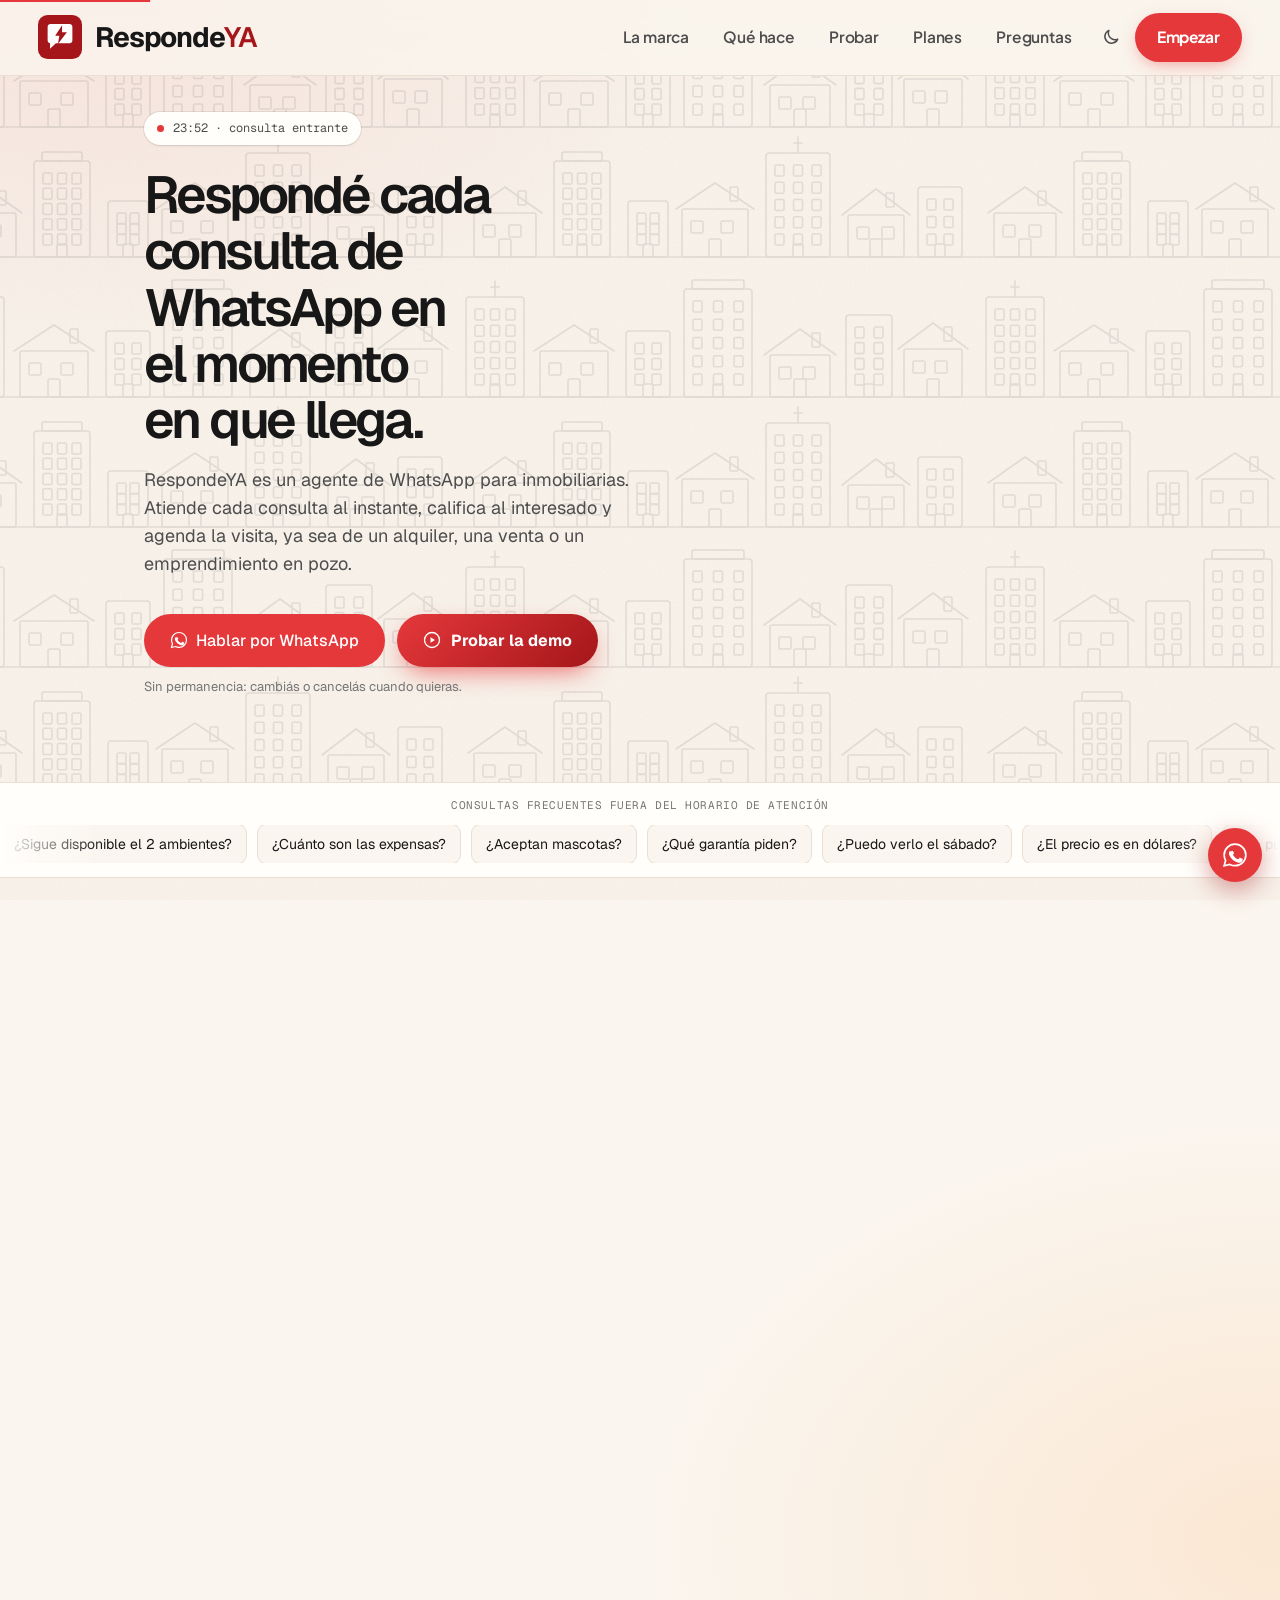
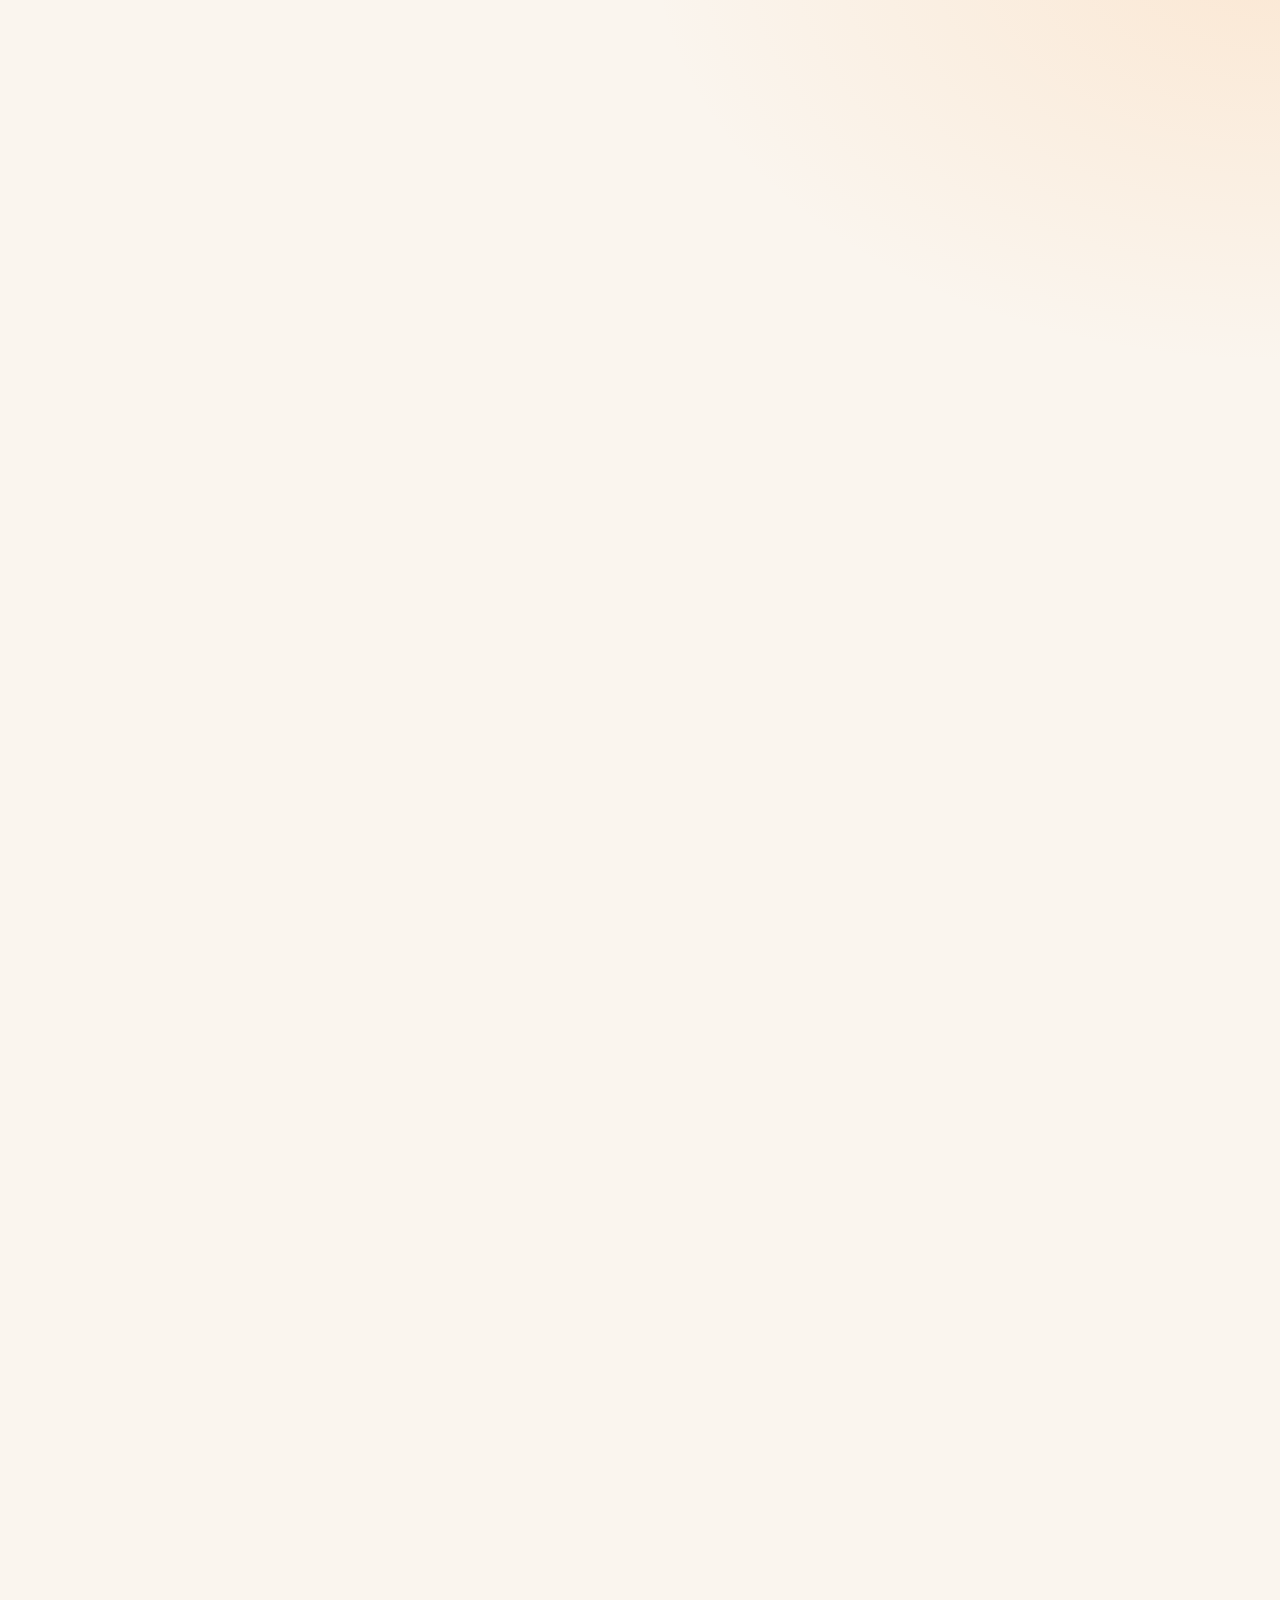
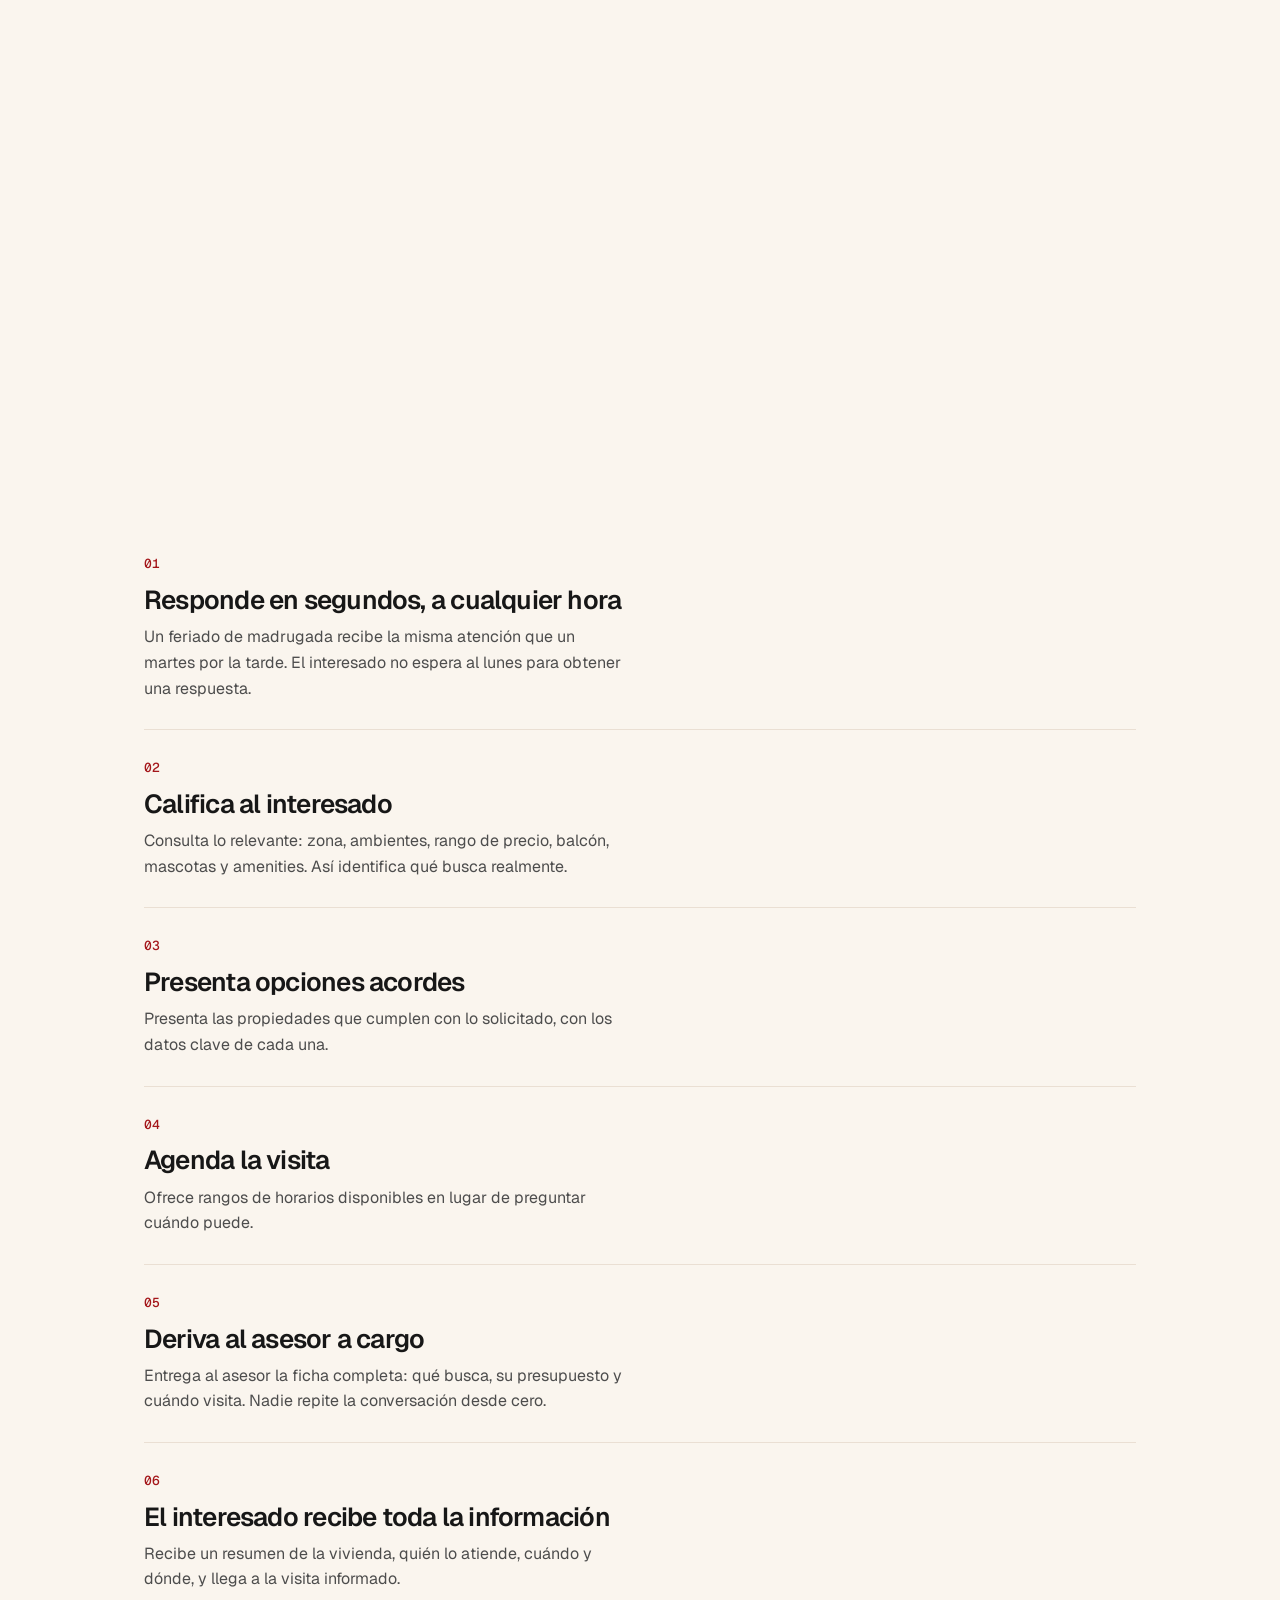
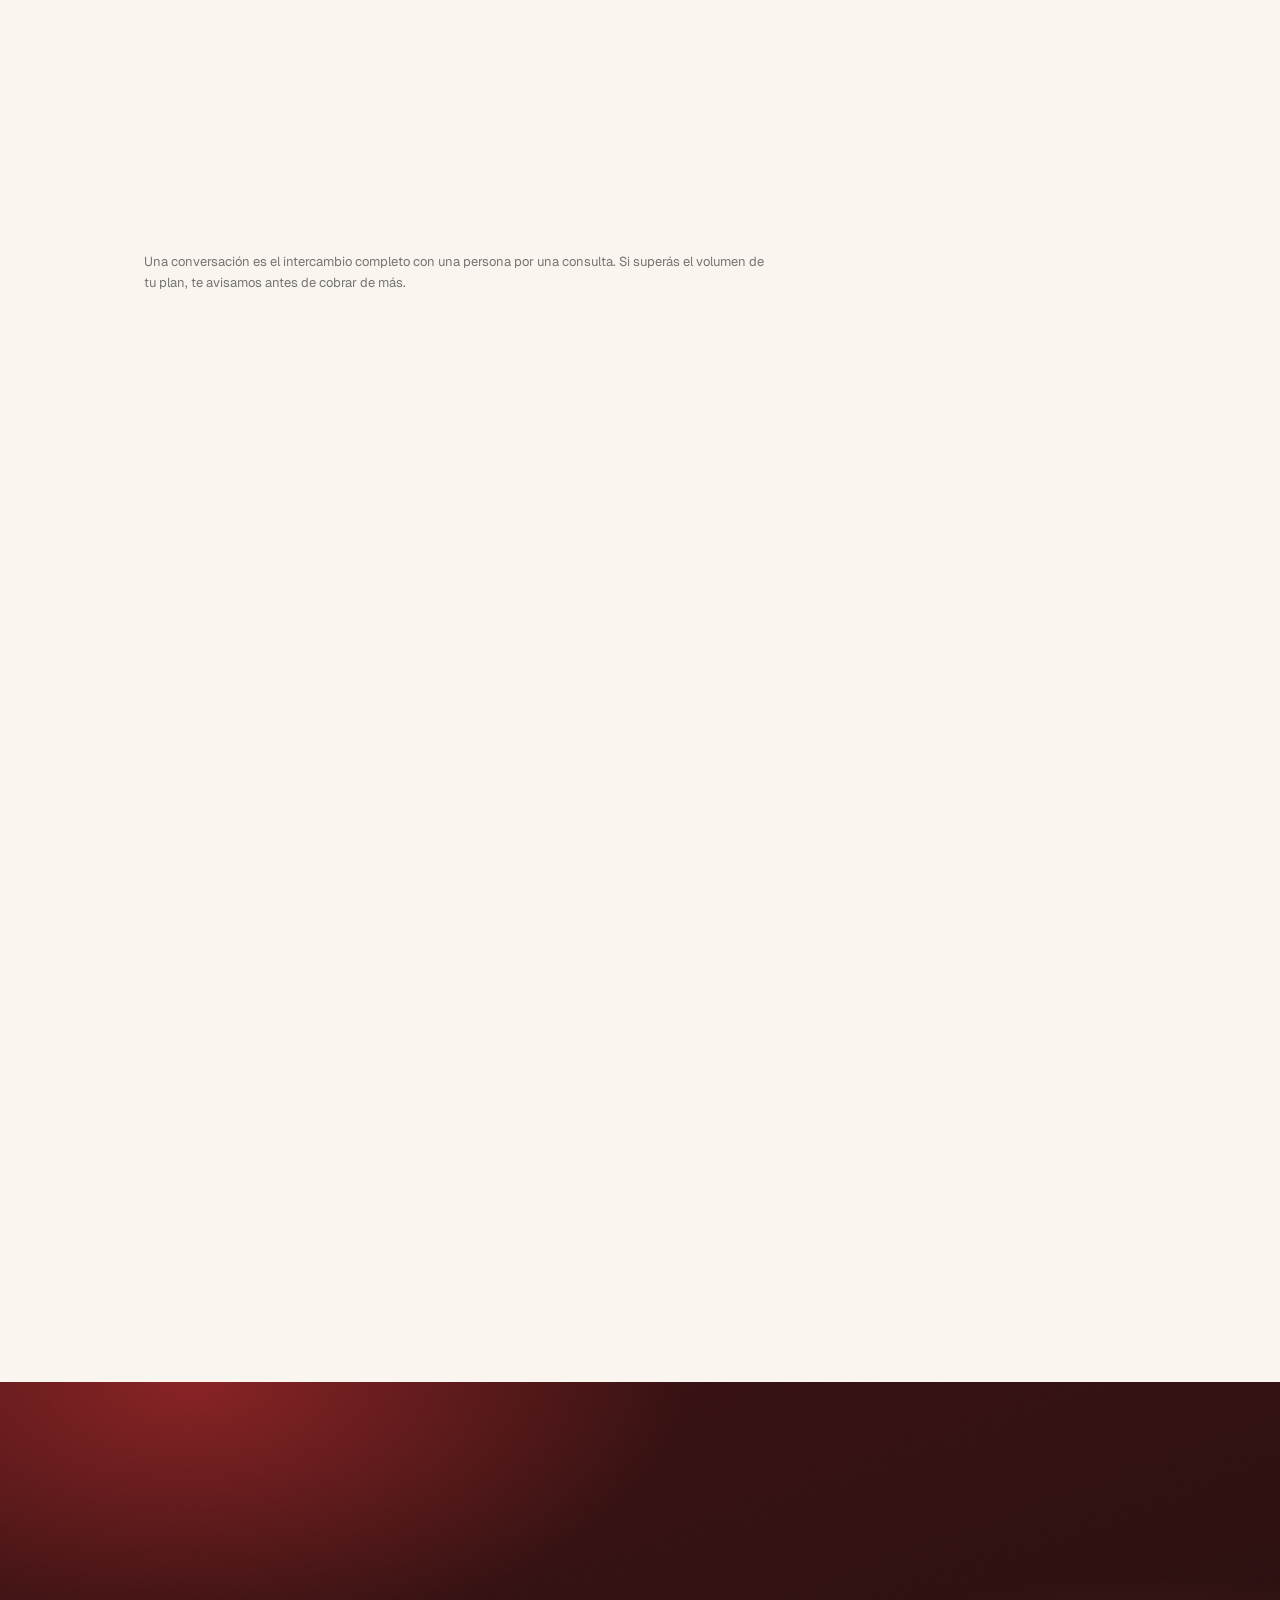
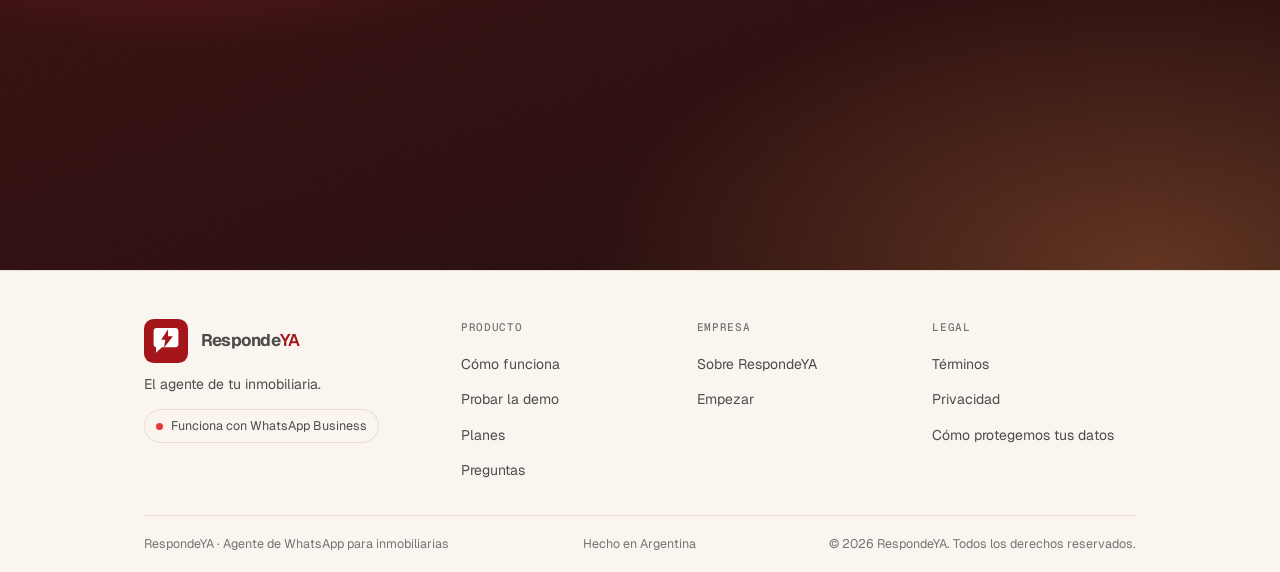
==== commit 91946bcf: "Landing: demo en un mensaje por paso, nav unificado, sin pagina Contacto, ajustes de copy Co-Authore" ====
--- a/index.html
+++ b/index.html
@@ -9,6 +9,11 @@
 <meta property="og:locale" content="es_AR">
 <meta property="og:title" content="RespondeYA: agente de WhatsApp para inmobiliarias">
 <meta property="og:description" content="Atiende, califica y agenda visitas las 24 horas. Sin permanencia.">
+<meta property="og:image" content="https://phiiliip.github.io/responde-ya-landing/og-image.png">
+<meta property="og:image:width" content="1200">
+<meta property="og:image:height" content="630">
+<meta name="twitter:card" content="summary_large_image">
+<meta name="twitter:image" content="https://phiiliip.github.io/responde-ya-landing/og-image.png">
 <link rel="preconnect" href="https://fonts.googleapis.com">
 <link rel="preconnect" href="https://fonts.gstatic.com" crossorigin>
 <link href="https://fonts.googleapis.com/css2?family=Geist:wght@400;500;600;700&family=Plus+Jakarta+Sans:wght@500;600;700&family=Geist+Mono:wght@400;500&display=swap" rel="stylesheet">
@@ -243,6 +248,10 @@
   .axis{display:grid;grid-template-columns:132px 1fr;gap:16px}
   @media(max-width:640px){.axis{grid-template-columns:1fr}}
   .axis div{display:flex;justify-content:space-between;font-family:var(--font-mono);font-size:11px;color:var(--mute)}
+  .axis .ejehs{display:block;position:relative;height:16px}
+  .axis .ejehs span{position:absolute;top:0;transform:translateX(-50%);white-space:nowrap}
+  .axis .ejehs span:first-child{transform:none}
+  .axis .ejehs span:last-child{transform:translateX(-100%)}
 
   /* ---------- Cuellos de botella ---------- */
   .compare-row{display:grid;grid-template-columns:1fr 1fr;gap:24px;padding-block:20px;border-bottom:1px solid var(--hairline)}
@@ -259,17 +268,13 @@
   .compare-old .compare-label{color:var(--mute)}
 
   /* ---------- Qué hace: teléfono pegajoso ---------- */
-  .qh{display:grid;grid-template-columns:1fr 360px;gap:64px;align-items:start}
+  .qh{display:grid;grid-template-columns:1fr;gap:0;align-items:start}
   @media(max-width:900px){.qh{grid-template-columns:1fr;gap:0}}
-  .qh-steps .step-item{min-height:44vh;display:flex;flex-direction:column;justify-content:center;opacity:.3;padding-left:22px;border-left:2px solid transparent;transition:opacity .5s var(--ease),border-color .5s var(--ease)}
-  .qh-steps .step-item.active{opacity:1;border-left-color:var(--mark)}
+  .qh-steps .step-item{display:flex;flex-direction:column;justify-content:center;padding-block:28px;border-top:1px solid var(--hairline)}
+  .qh-steps .step-item:first-child{border-top:none;padding-top:0}
   .step-item .n{font-family:var(--font-mono);font-size:13px;font-weight:500;color:var(--mark);margin-bottom:10px}
   .step-item h3{font-size:clamp(20px,2.4vw,26px);font-weight:600;letter-spacing:-0.03em;margin-bottom:8px;line-height:1.2}
   .step-item p{color:var(--body-c);max-width:44ch}
-  @media(max-width:900px){.qh-steps .step-item{min-height:0;opacity:1;padding-left:0;border-left:none;padding-block:28px;border-top:1px solid var(--hairline)}.qh-steps .step-item:first-child{border-top:none;padding-top:0}}
-  .qh-phone{position:sticky;top:calc(var(--nav-h) + 28px);align-self:start}
-  @media(max-width:900px){.qh-phone{display:none}}
-  .qh-phone .phone-body{display:grid;min-height:280px;align-content:end}
   .scene{grid-area:1/1;display:flex;flex-direction:column;gap:8px;justify-content:flex-end;opacity:0;transform:translateY(10px);transition:opacity .5s var(--ease),transform .5s var(--ease);pointer-events:none}
   .scene.active{opacity:1;transform:none}
   .mini{display:none;margin-top:18px;background:#EFE7DE;border-radius:var(--r-lg);padding:12px;box-shadow:var(--sh-2);flex-direction:column;gap:8px}
@@ -588,11 +593,11 @@
       <div class="reveal-group">
         <div class="pillar reveal">
           <span class="eyebrow">Misión</span>
-          <p class="long">Eliminar la carga operativa de la atención de consultas, para que tu inmobiliaria dedique su tiempo a desarrollar el negocio de la forma más eficiente.</p>
+          <p class="long">Eliminar la carga operativa de la atención de consultas, para que tu negocio dedique su tiempo a desarrollar el negocio de la forma más eficiente.</p>
         </div>
         <div class="pillar reveal">
           <span class="eyebrow">Visión</span>
-          <p>Que ninguna inmobiliaria pierda un cliente por no contar con una respuesta inmediata.</p>
+          <p>Que nadie pierda un cliente por no contar con una respuesta inmediata.</p>
         </div>
       </div>
     </div>
@@ -617,7 +622,7 @@
       </div>
       <div class="axis">
         <span></span>
-        <div><span>0 h</span><span>6 h</span><span>12 h</span><span>18 h</span><span>24 h</span></div>
+        <div class="ejehs"><span style="left:0">0 h</span><span style="left:37.5%">9 h</span><span style="left:75%">18 h</span><span style="left:100%">24 h</span></div>
       </div>
     </div>
   </div>
@@ -660,8 +665,8 @@
       </div>
       <div class="calc-box">
         <label for="c1">Leads mensuales fuera del horario laboral <output id="o1">60</output></label>
-        <input type="range" id="c1" min="0" max="500" step="5" value="60">
-        <label for="c2">Ratio de conversión <output id="o2">3</output></label>
+        <input type="range" id="c1" min="0" max="300" step="2" value="60">
+        <label for="c2">Conversión (%) <output id="o2">3%</output></label>
         <input type="range" id="c2" min="0" max="30" step="1" value="3">
         <label for="c3">Ingreso promedio por operación (USD) <output id="o3">1.500</output></label>
         <input type="range" id="c3" min="0" max="10000" step="100" value="1500">
@@ -714,18 +719,6 @@
           <p>Recibe un resumen de la vivienda, quién lo atiende, cuándo y dónde, y llega a la visita informado.</p>
         </div>
       </div>
-      <div class="qh-phone">
-        <div class="phone">
-          <div class="phone-head">
-            <div class="phone-ava"></div>
-            <div>
-              <div class="phone-name">Tu inmobiliaria</div>
-              <div class="phone-state">en línea</div>
-            </div>
-          </div>
-          <div class="phone-body" id="qhBody"></div>
-        </div>
-      </div>
     </div>
   </div>
 </section>
@@ -735,7 +728,7 @@
     <span class="eyebrow reveal">Cómo funciona</span>
     <h2 class="reveal" style="margin-bottom:28px">De la primera reunión al agente en funcionamiento.</h2>
     <div class="steps reveal-group">
-      <div class="step reveal"><span class="n">01</span><div><h3>Conversamos por WhatsApp</h3><p>El mismo canal que usará el agente con tus interesados. Nos contás cómo trabajás hoy y en qué punto se demoran las consultas.</p></div></div>
+      <div class="step reveal"><span class="n">01</span><div><h3>Coordinamos una reunión</h3><p>Nos contás cómo trabajás hoy y en qué punto se demoran las consultas. Con eso te mostramos cómo funcionaría el agente en tu inmobiliaria.</p></div></div>
       <div class="step reveal"><span class="n">02</span><div><h3>En 1 a 2 semanas está en funcionamiento</h3><p>Se conecta a tu número de WhatsApp Business y se carga con tus propiedades reales, con sus precios y condiciones.</p></div></div>
       <div class="step reveal"><span class="n">03</span><div><h3>Tu equipo sigue vendiendo</h3><p>El agente atiende las consultas que hoy se responden tarde o no se responden. Las visitas y el cierre siguen a cargo de tu equipo.</p></div></div>
     </div>
@@ -763,9 +756,8 @@
       <details class="reveal"><summary>¿Reemplaza a mi equipo comercial?</summary><p>No. Atiende lo que hoy se contesta tarde o directamente no se contesta. El cierre y la relación con el interesado siguen siendo de tu equipo.</p></details>
       <details class="reveal"><summary>¿Qué pasa si el interesado quiere hablar con una persona?</summary><p>Se deriva de inmediato, con el resumen completo de la conversación. Tu asesor no necesita volver a preguntar lo que ya se dijo.</p></details>
       <details class="reveal"><summary>¿Puede inventar un precio o decir que algo está disponible cuando no lo está?</summary><p>El agente informa solo lo que vos le cargás. Si no tiene el dato, lo dice y deriva. Cuando una propiedad se vende o cambia de precio, la actualizás y el agente informa lo nuevo.</p></details>
-      <details class="reveal"><summary>¿Necesito una cuenta de WhatsApp aparte?</summary><p>Sí, un número de WhatsApp Business dedicado, separado del que ya usás. Te ayudamos a prepararlo.</p></details>
+      <details class="reveal"><summary>¿Necesito una cuenta de WhatsApp aparte?</summary><p>No. El agente usa el mismo número de WhatsApp que ya tiene tu inmobiliaria. Te ayudamos a conectarlo.</p></details>
       <details class="reveal"><summary>¿Sirve para alquiler, venta y emprendimientos en pozo?</summary><p>Sí. Cada tipo de operación se carga con sus propias condiciones: disponibilidad, precios, requisitos o etapa de obra.</p></details>
-      <details class="reveal"><summary>¿Otras inmobiliarias ven mis datos?</summary><p>No. Los datos y la configuración de cada inmobiliaria se guardan por separado. Está explicado en <a href="proteccion-de-datos.html">Cómo protegemos tus datos</a>.</p></details>
       <details class="reveal"><summary>¿Puedo pausarlo?</summary><p>Sí. Cuando un asesor toma una conversación, el agente deja de intervenir, y podés pausarlo en cualquier momento.</p></details>
       <details class="reveal"><summary>¿Qué no hace?</summary><p>No negocia el precio, no cierra operaciones ni da asesoramiento legal o financiero. Si le preguntan algo así, deriva a una persona.</p></details>
       <details class="reveal"><summary>¿Cuánto cuesta?</summary><p>Depende del plan, que se elige por volumen de conversaciones. Están en la sección <a href="#planes">Planes</a> y el precio se confirma antes de contratar.</p></details>
@@ -774,19 +766,10 @@
   </div>
 </section>
 
-<section>
-  <div class="measure">
-    <div class="warranty reveal">
-      <b>Sin permanencia.</b>
-      No hay contrato que te ate: cambiás o cancelás cuando quieras.
-    </div>
-  </div>
-</section>
-
 <section class="close-band roomy">
   <div class="measure reveal-group" style="text-align:center">
     <h2 class="reveal">La próxima consulta puede llegar en cualquier momento.</h2>
-    <p class="lede reveal" style="margin:0 auto 8px">Hablemos por WhatsApp para identificar dónde se demoran hoy tus consultas. Si preferís ver cómo funciona antes, probá la demo.</p>
+    <p class="lede reveal" style="margin:0 auto 8px">Hablemos por WhatsApp para identificar dónde se demoran hoy tus consultas. Si preferís ver cómo funciona antes, <a href="demo.html" style="color:inherit;text-decoration:underline">probá la demo</a>.</p>
     <a class="cta reveal" id="ctaClose" href="#" target="_blank" rel="noopener">
       <svg viewBox="0 0 24 24" fill="none" aria-hidden="true"><path d="M12 2C6.5 2 2 6.5 2 12c0 1.8.5 3.5 1.3 5L2 22l5.2-1.3c1.5.8 3.1 1.2 4.8 1.2 5.5 0 10-4.5 10-10S17.5 2 12 2z" stroke="white" stroke-width="1.6"/><path d="M8.5 8.7c.2-.5.4-.5.7-.5h.5c.2 0 .4 0 .6.4.2.5.7 1.6.7 1.7.1.1.1.3 0 .4-.1.2-.1.3-.3.4-.1.2-.3.3-.4.4-.1.1-.3.3-.1.6.2.3.8 1.3 1.8 2.1 1.2 1.1 2.2 1.4 2.6 1.6.3.1.5.1.7-.1.2-.2.7-.8.9-1.1.2-.3.4-.2.6-.1.2.1 1.5.7 1.8.8.3.1.5.2.5.3.1.2.1 1-.3 1.9-.4.9-2.1 1.7-2.8 1.7-.7 0-1.6-.1-3.6-1.1-2.9-1.4-4.6-4.3-4.8-4.5-.1-.2-1.2-1.6-1.2-3 0-1.4.8-2.1 1-2.4z" fill="white"/></svg>
       Hablar por WhatsApp
@@ -802,7 +785,7 @@
     <div class="foot">
       <div>
         <a class="brandlink" href="index.html#top" aria-label="RespondeYA, inicio"><svg class="iso" viewBox="0 0 64 64" aria-hidden="true"><rect width="64" height="64" rx="14" fill="#A4161A"/><path d="M14 17c0-2.2 1.8-4 4-4h28c2.2 0 4 1.8 4 4v20c0 2.2-1.8 4-4 4H26l-8.5 8v-8H18c-2.2 0-4-1.8-4-4z" fill="#fff"/><path d="M35 15 25 30h6l-2 12 13-17h-7z" fill="#A4161A"/></svg><span class="word">Responde<b>YA</b></span></a>
-        <p class="tag">El agente de WhatsApp de tu inmobiliaria.</p>
+        <p class="tag">El agente de tu inmobiliaria.</p>
         <span class="badge"><i></i>Funciona con WhatsApp Business</span>
       </div>
       <nav aria-label="Producto"><h4>Producto</h4><ul>
@@ -813,7 +796,6 @@
       </ul></nav>
       <nav aria-label="Empresa"><h4>Empresa</h4><ul>
         <li><a href="sobre.html">Sobre RespondeYA</a></li>
-        <li><a href="contacto.html">Contacto</a></li>
         <li><a href="empezar.html">Empezar</a></li>
       </ul></nav>
       <nav aria-label="Legal"><h4>Legal</h4><ul>
@@ -890,7 +872,7 @@
       var a = +c1.value, b = +c2.value, h = +c3.value;
       var ops = a * b / 100;
       document.getElementById('o1').textContent = nf.format(a);
-      document.getElementById('o2').textContent = b;
+      document.getElementById('o2').textContent = b + '%';
       document.getElementById('o3').textContent = nf.format(h);
       document.getElementById('r1').textContent = nd.format(ops);
       document.getElementById('r2').textContent = 'USD ' + nf.format(Math.round(ops * h));
@@ -921,56 +903,6 @@
   barra('barSin', function(h){ return h >= 9 && h < 18; });
   barra('barCon', function(){ return true; });
 
-  // ── Teléfono pegajoso: escenas ────────────────────────────────────────────
-  function burbuja(b){ return '<div class="msg ' + b.d + '">' + b.t + '<span class="t">' + b.h + (b.d === 'out' ? ' ✓✓' : '') + '</span></div>'; }
-  var escenas = [
-    { tipo:'chat', msgs:[
-      {d:'in',  t:'Hola, quiero alquilar algo por la zona de Caballito', h:'23:52'},
-      {d:'out', t:'¡Hola! Tengo opciones en Caballito. Para mostrarte lo que mejor te sirve, te hago unas preguntas. ¿Cuántos ambientes buscás?', h:'23:52'} ]},
-    { tipo:'chat', msgs:[
-      {d:'in',  t:'2 ambientes, hasta $ 900.000 por mes', h:'23:53'},
-      {d:'out', t:'Anotado. ¿Lo querés con balcón? ¿Tenés mascotas? ¿Buscás algún amenity, como SUM, pileta o parrilla?', h:'23:53'} ]},
-    { tipo:'resultados', titulo:'Opciones que cumplen lo que pediste', items:[
-      ['2 amb · 52 m² con balcón', 'Pet friendly · SUM y parrilla', '$ 780.000 + $ 95.000 de expensas'],
-      ['2 amb · 48 m² con balcón', 'Pet friendly · Parrilla', '$ 850.000 + $ 70.000 de expensas'] ]},
-    { tipo:'chat', msgs:[
-      {d:'out', t:'Para coordinar la visita tengo disponible: sábado de 10 a 13 h, sábado de 16 a 18 h o lunes de 18 a 20 h. ¿Cuál te resulta más cómodo?', h:'23:55'},
-      {d:'in',  t:'Sábado a las 11:00', h:'23:55'},
-      {d:'out', t:'Listo, te reservo el sábado a las 11:00.', h:'23:55'} ]},
-    { tipo:'ficha', titulo:'Ficha para tu asesor', filas:[['Búsqueda','Alquiler · Caballito'],['Ambientes y presupuesto','2 amb · hasta $ 900.000'],['Balcón y mascotas','Con balcón · pet friendly'],['Amenities','SUM o parrilla'],['Propiedad elegida','2 amb · 52 m² · $ 780.000'],['Visita','Sábado 11:00'],['Asesora a cargo','Lucía'],['Estado','Derivado a asesora']] },
-    { tipo:'ficha', titulo:'Lo que recibió el interesado', filas:[['Vivienda','2 amb · 52 m² · balcón · pet friendly'],['Valor','$ 780.000 + $ 95.000 de expensas'],['Te atiende','Lucía, asesora a cargo'],['Cuándo','Sábado 11:00'],['Dónde','Av. Rivadavia 5200, Caballito']] }
-  ];
-  function htmlEscena(e){
-    if(e.tipo === 'chat') return e.msgs.map(burbuja).join('');
-    if(e.tipo === 'resultados') return '<div class="card-scene"><h4>' + e.titulo + '</h4><ul class="res">' +
-      e.items.map(function(r){ return '<li><b>' + r[0] + '</b><span>' + r[1] + '</span><em>' + r[2] + '</em></li>'; }).join('') + '</ul></div>';
-    return '<div class="card-scene"><h4>' + e.titulo + '</h4><dl>' +
-      e.filas.map(function(f){ return '<div><dt>' + f[0] + '</dt><dd>' + f[1] + '</dd></div>'; }).join('') + '</dl></div>';
-  }
-  var body = document.getElementById('qhBody');
-  var items = document.querySelectorAll('#qhSteps .step-item');
-  if(body){
-    body.innerHTML = escenas.map(function(e, i){ return '<div class="scene' + (i === 0 ? ' active' : '') + '" data-i="' + i + '">' + htmlEscena(e) + '</div>'; }).join('');
-    items.forEach(function(it, i){
-      var m = document.createElement('div'); m.className = 'mini'; m.innerHTML = htmlEscena(escenas[i]); it.appendChild(m);
-    });
-  }
-  var escenaActual = -1;
-  function actualizarEscena(){
-    if(!items.length) return;
-    var mid = window.innerHeight / 2, mejor = 0, dist = 1e9;
-    items.forEach(function(it, i){
-      var r = it.getBoundingClientRect(), d = Math.abs((r.top + r.bottom) / 2 - mid);
-      if(d < dist){ dist = d; mejor = i; }
-    });
-    if(mejor !== escenaActual){ escenaActual = mejor; activar(mejor); }
-  }
-  function activar(i){
-    items.forEach(function(it){ it.classList.toggle('active', +it.dataset.scene === i); });
-    document.querySelectorAll('#qhBody .scene').forEach(function(s){ s.classList.toggle('active', +s.dataset.i === i); });
-  }
-
-
   // ── Navegación y progreso ─────────────────────────────────────────────────
   var nav = document.getElementById('nav'), prog = document.getElementById('progress'), heroGrid = document.getElementById('nightGrid');
   var ticking = false;
@@ -980,12 +912,9 @@
     if(nav) nav.classList.toggle('scrolled', y > 8);
     if(prog && max > 0) prog.style.transform = 'scaleX(' + Math.min(y / max, 1) + ')';
     if(heroGrid && !reduced) heroGrid.style.transform = 'translateY(' + Math.min(y * 0.08, 60) + 'px)';
-    actualizarEscena();
     ticking = false;
   }
-  window.addEventListener('resize', actualizarEscena);
-  window.addEventListener('load', actualizarEscena);
-  window.addEventListener('scroll', function(){ actualizarEscena(); if(!ticking){ ticking = true; requestAnimationFrame(alScrollear); } }, {passive:true});
+  window.addEventListener('scroll', function(){ if(!ticking){ ticking = true; requestAnimationFrame(alScrollear); } }, {passive:true});
   alScrollear();
 
   // ── Reveal en scroll ──────────────────────────────────────────────────────
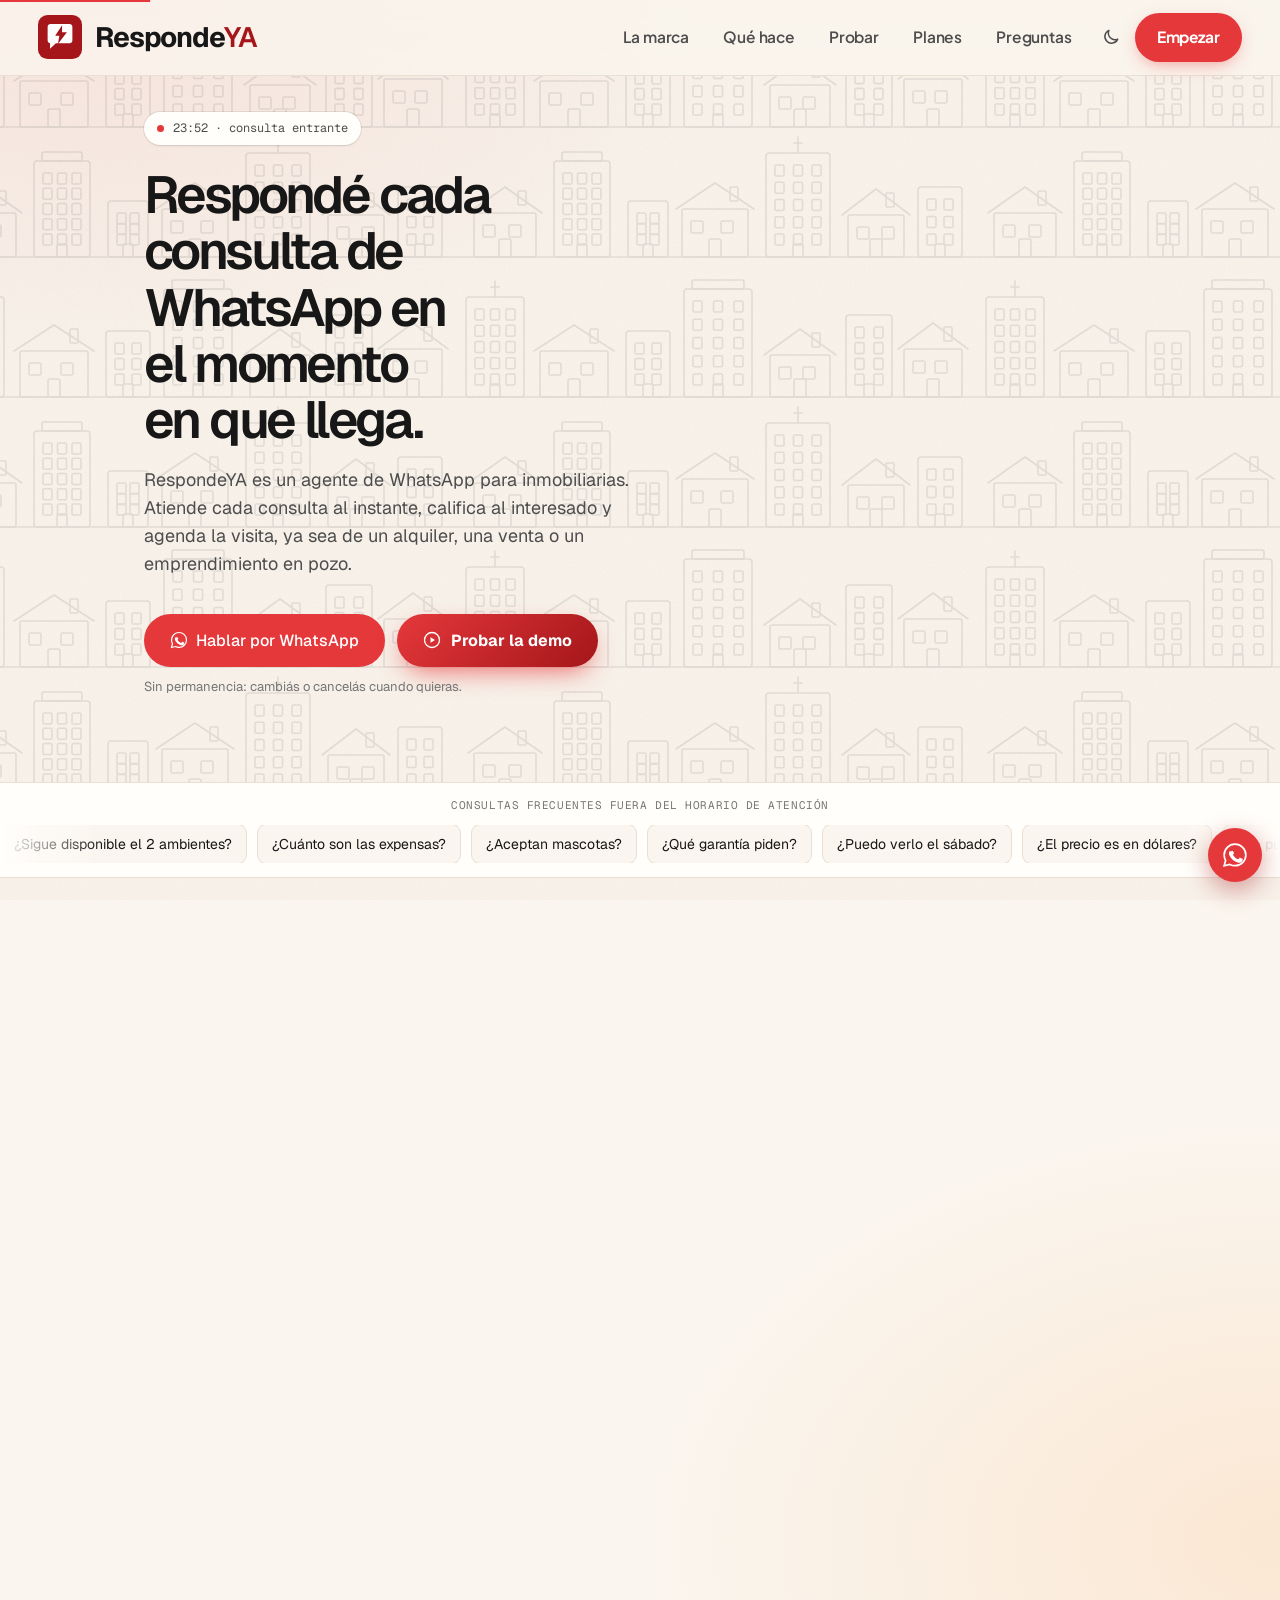
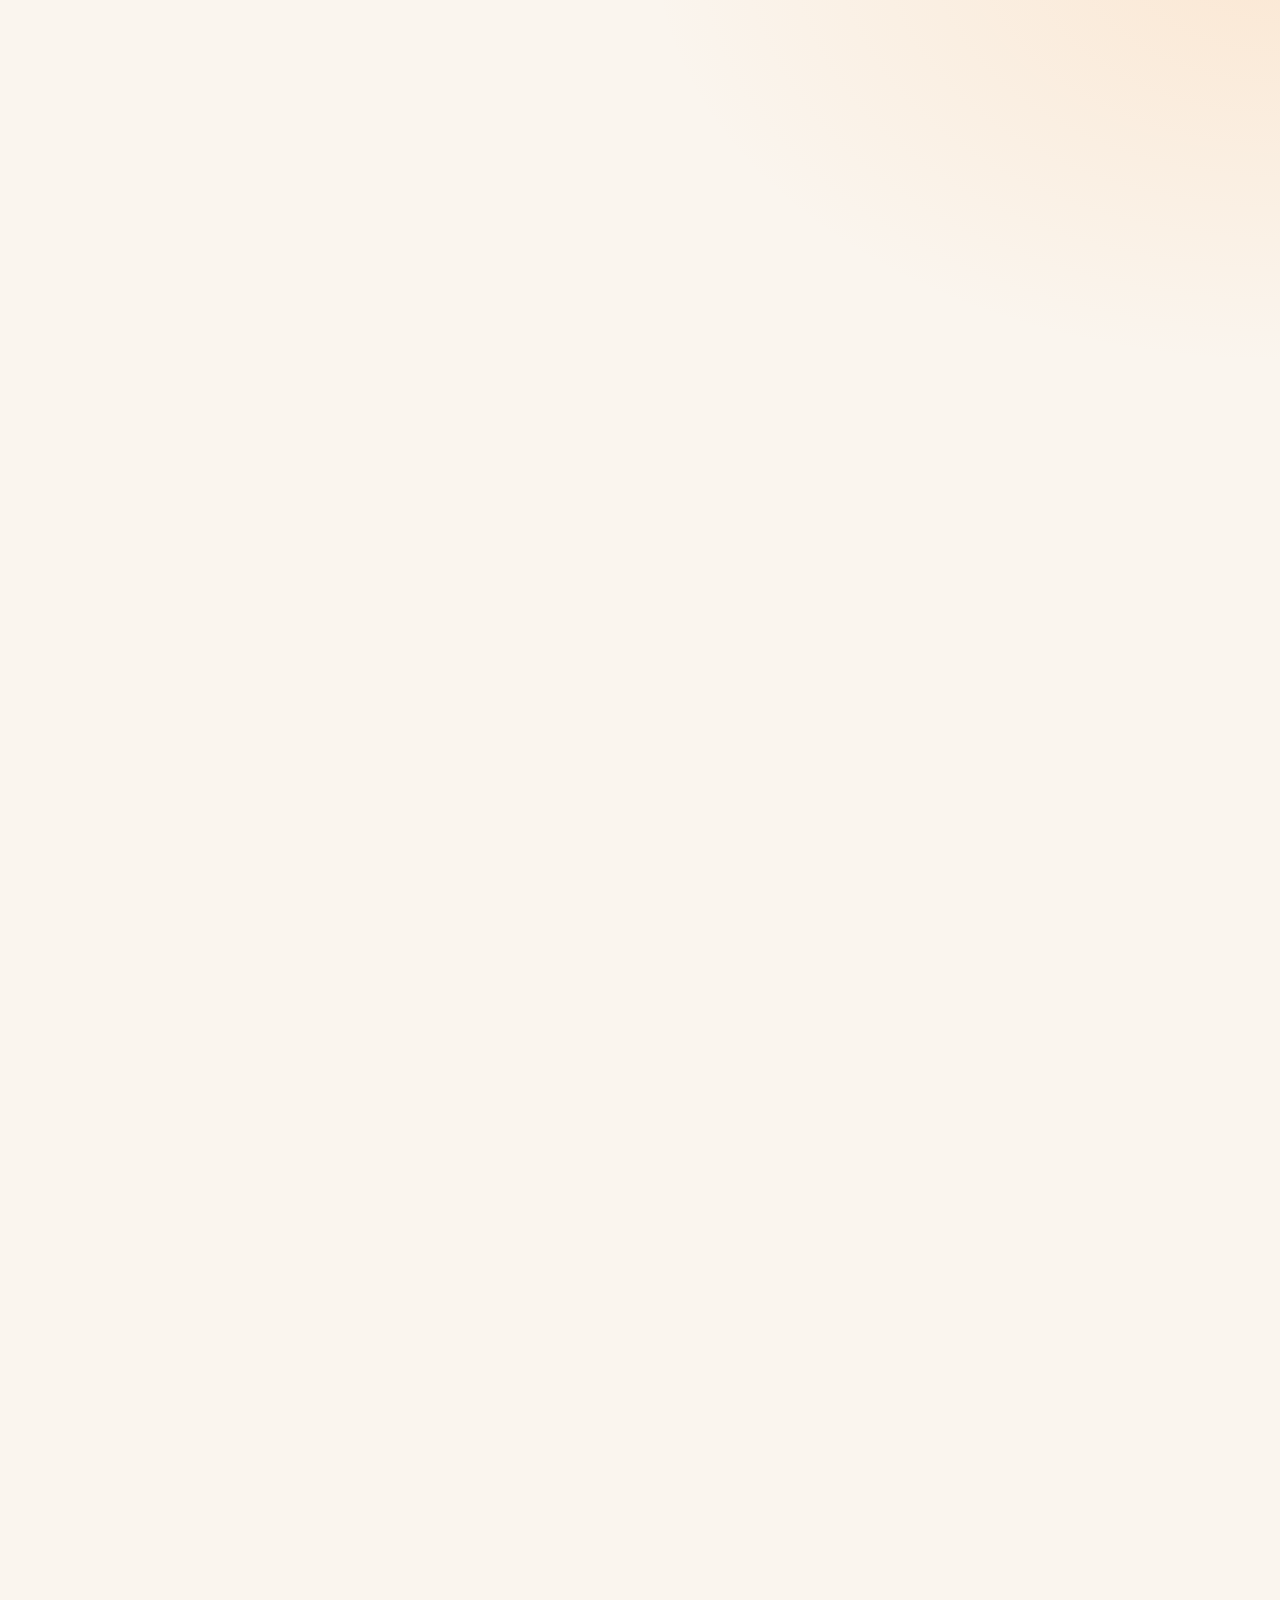
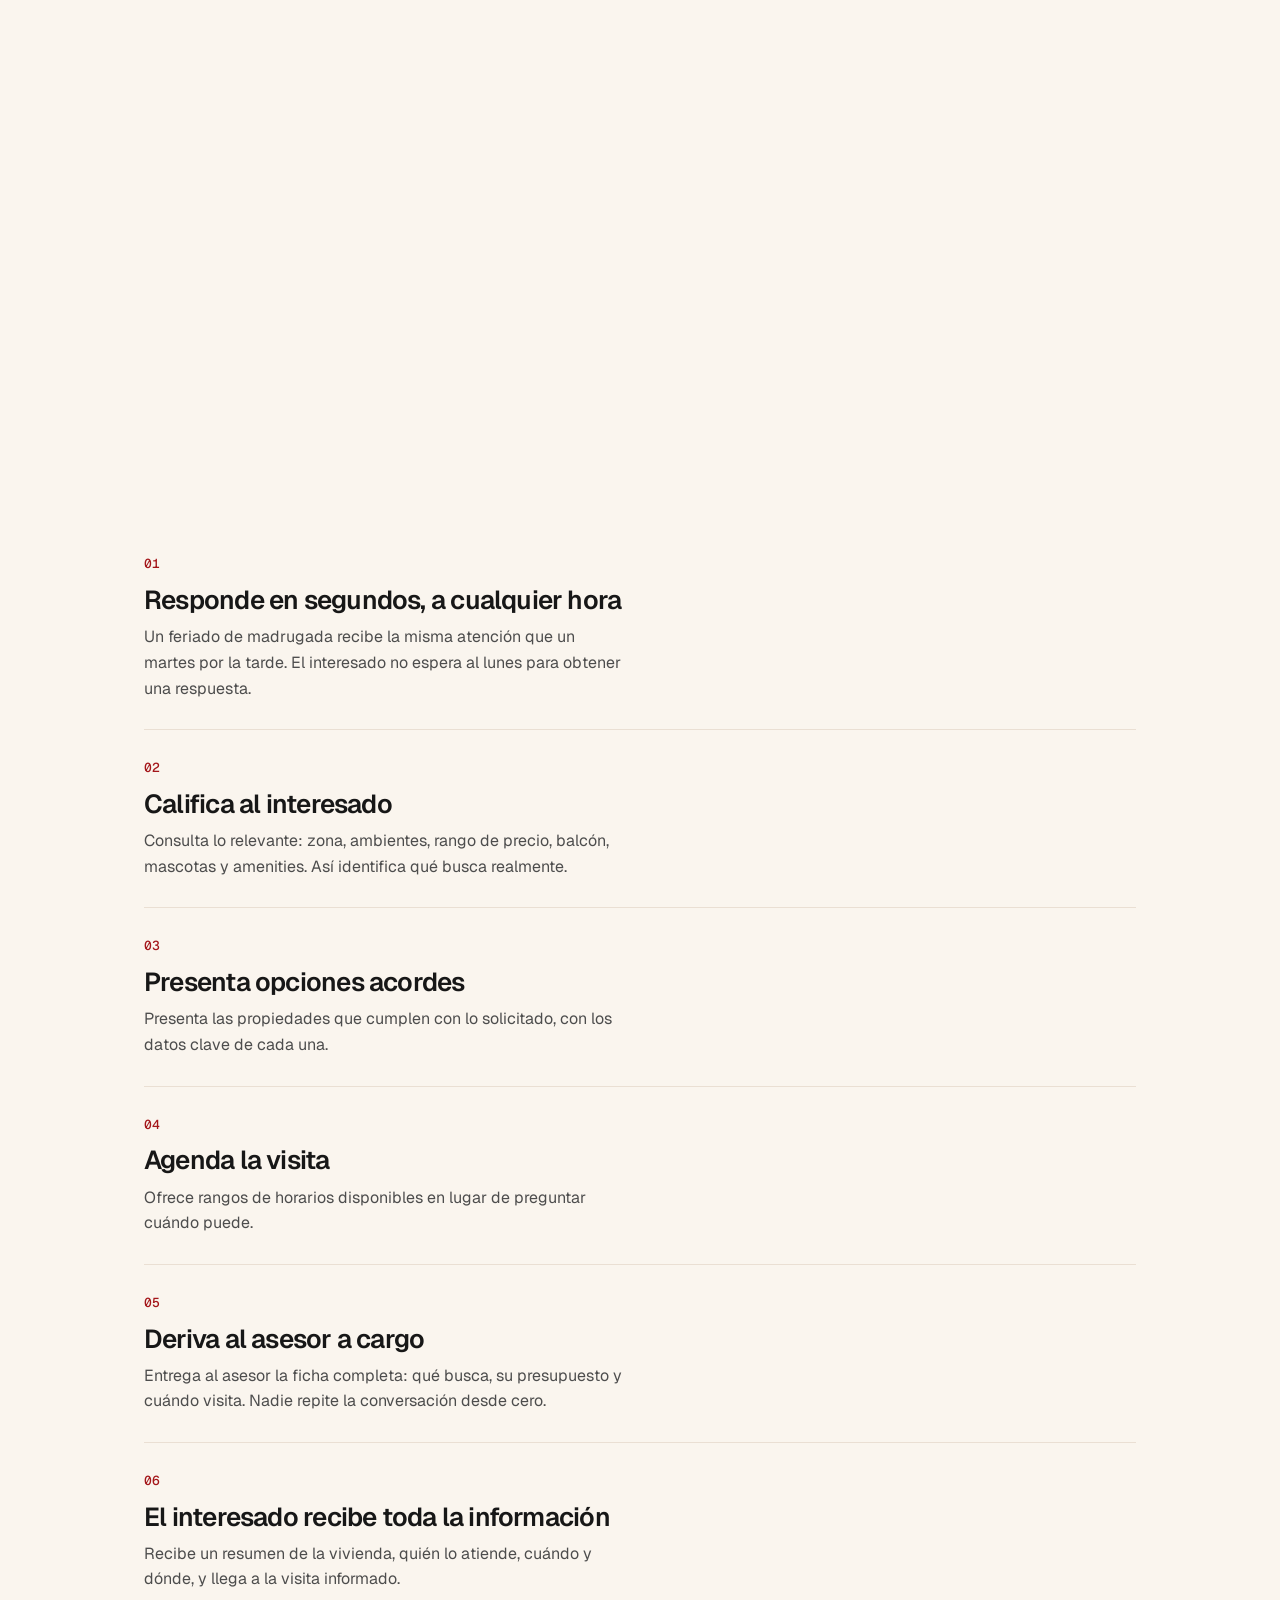
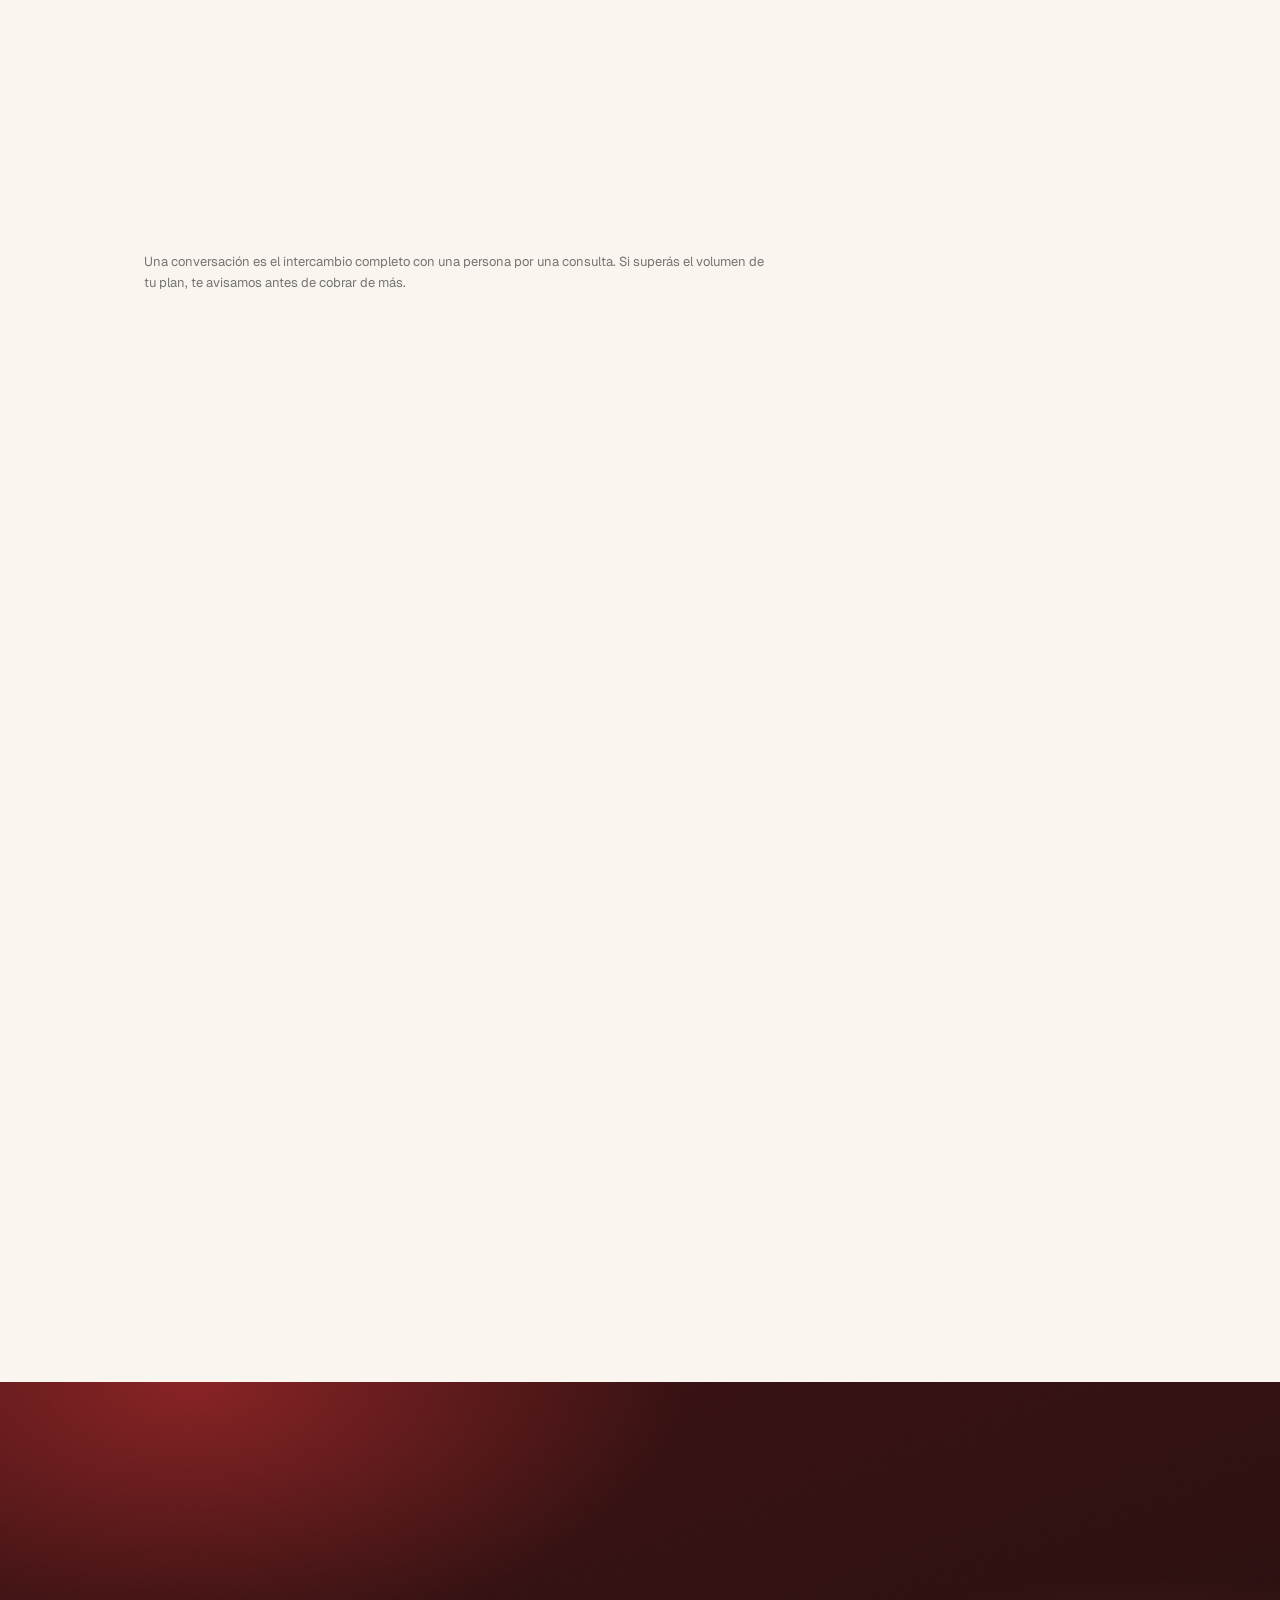
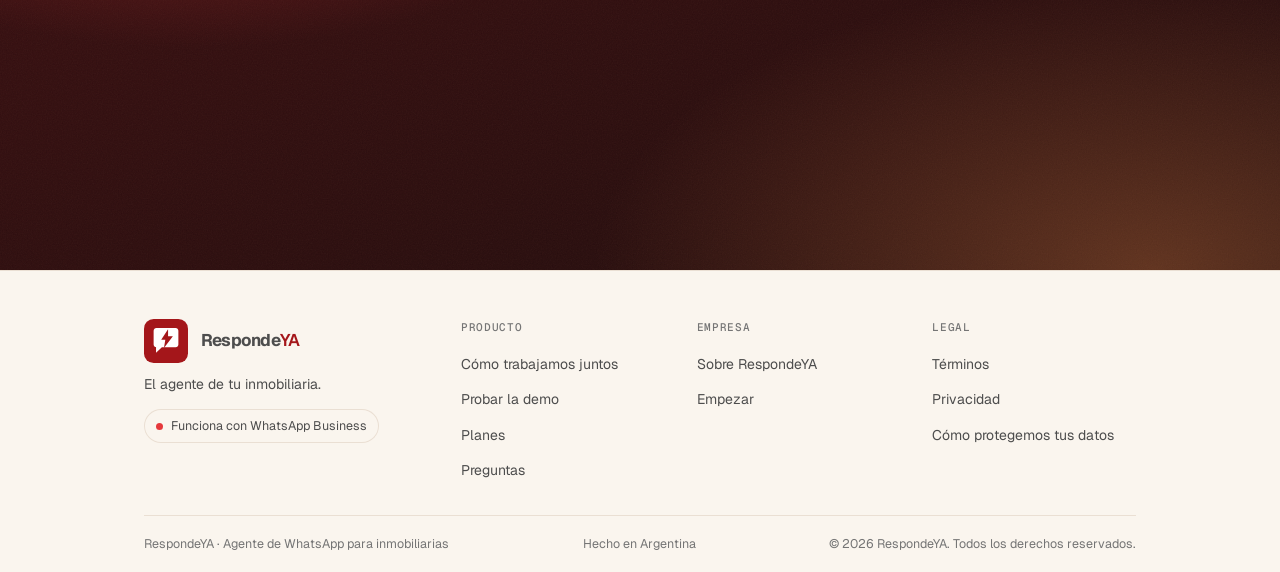
==== commit cab2eda1: "Seccion renombrada a Como trabajamos juntos; FAQ del numero de WhatsApp Co-Authored-By: Claude Sonne" ====
--- a/index.html
+++ b/index.html
@@ -725,7 +725,7 @@
 
 <section class="roomy" id="como-funciona">
   <div class="measure">
-    <span class="eyebrow reveal">Cómo funciona</span>
+    <span class="eyebrow reveal">Cómo trabajamos juntos</span>
     <h2 class="reveal" style="margin-bottom:28px">De la primera reunión al agente en funcionamiento.</h2>
     <div class="steps reveal-group">
       <div class="step reveal"><span class="n">01</span><div><h3>Coordinamos una reunión</h3><p>Nos contás cómo trabajás hoy y en qué punto se demoran las consultas. Con eso te mostramos cómo funcionaría el agente en tu inmobiliaria.</p></div></div>
@@ -756,7 +756,7 @@
       <details class="reveal"><summary>¿Reemplaza a mi equipo comercial?</summary><p>No. Atiende lo que hoy se contesta tarde o directamente no se contesta. El cierre y la relación con el interesado siguen siendo de tu equipo.</p></details>
       <details class="reveal"><summary>¿Qué pasa si el interesado quiere hablar con una persona?</summary><p>Se deriva de inmediato, con el resumen completo de la conversación. Tu asesor no necesita volver a preguntar lo que ya se dijo.</p></details>
       <details class="reveal"><summary>¿Puede inventar un precio o decir que algo está disponible cuando no lo está?</summary><p>El agente informa solo lo que vos le cargás. Si no tiene el dato, lo dice y deriva. Cuando una propiedad se vende o cambia de precio, la actualizás y el agente informa lo nuevo.</p></details>
-      <details class="reveal"><summary>¿Necesito una cuenta de WhatsApp aparte?</summary><p>No. El agente usa el mismo número de WhatsApp que ya tiene tu inmobiliaria. Te ayudamos a conectarlo.</p></details>
+      <details class="reveal"><summary>¿Necesito una cuenta de WhatsApp aparte?</summary><p>No. El agente usa el mismo número de WhatsApp que ya tiene tu inmobiliaria. Si hoy usás la app WhatsApp Business, podés seguir usándola en el celular mientras el agente atiende. Te ayudamos a conectarlo.</p></details>
       <details class="reveal"><summary>¿Sirve para alquiler, venta y emprendimientos en pozo?</summary><p>Sí. Cada tipo de operación se carga con sus propias condiciones: disponibilidad, precios, requisitos o etapa de obra.</p></details>
       <details class="reveal"><summary>¿Puedo pausarlo?</summary><p>Sí. Cuando un asesor toma una conversación, el agente deja de intervenir, y podés pausarlo en cualquier momento.</p></details>
       <details class="reveal"><summary>¿Qué no hace?</summary><p>No negocia el precio, no cierra operaciones ni da asesoramiento legal o financiero. Si le preguntan algo así, deriva a una persona.</p></details>
@@ -789,7 +789,7 @@
         <span class="badge"><i></i>Funciona con WhatsApp Business</span>
       </div>
       <nav aria-label="Producto"><h4>Producto</h4><ul>
-        <li><a href="#como-funciona">Cómo funciona</a></li>
+        <li><a href="#como-funciona">Cómo trabajamos juntos</a></li>
         <li><a href="demo.html">Probar la demo</a></li>
         <li><a href="#planes">Planes</a></li>
         <li><a href="#faq">Preguntas</a></li>
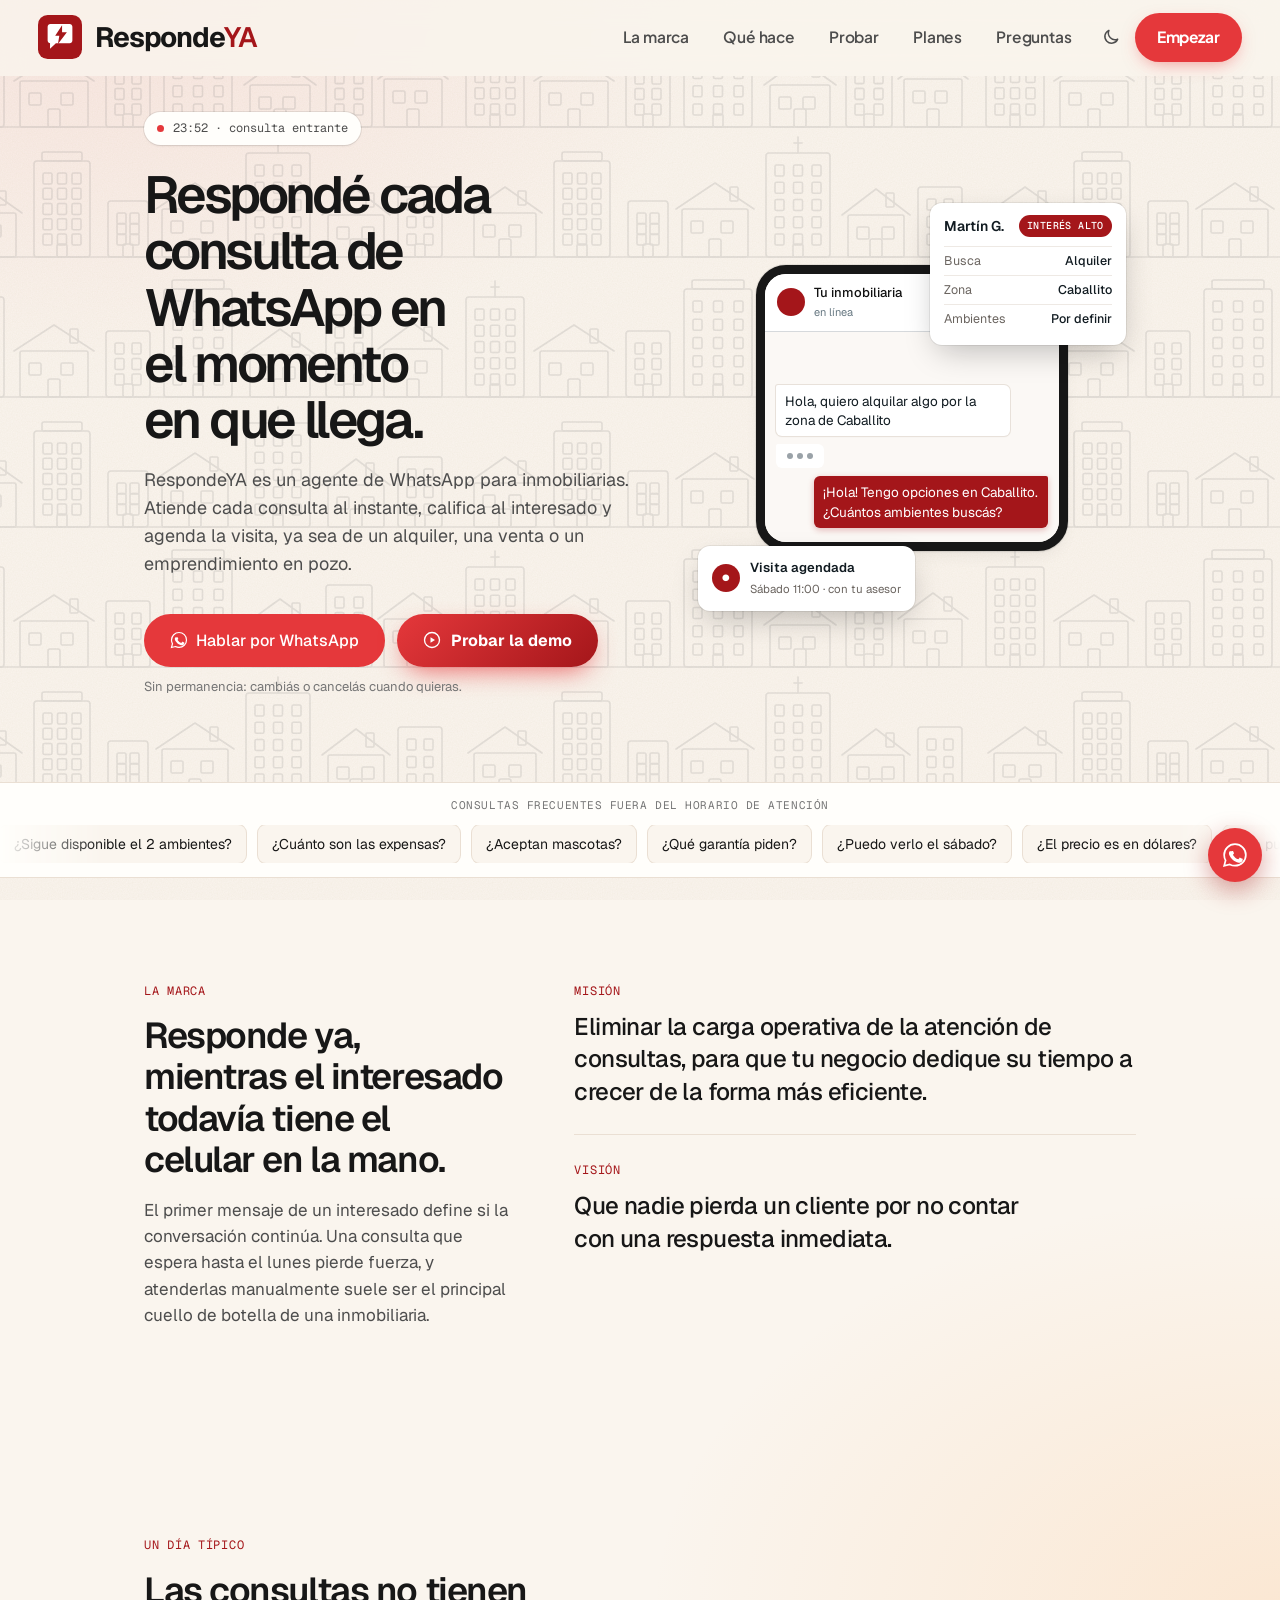
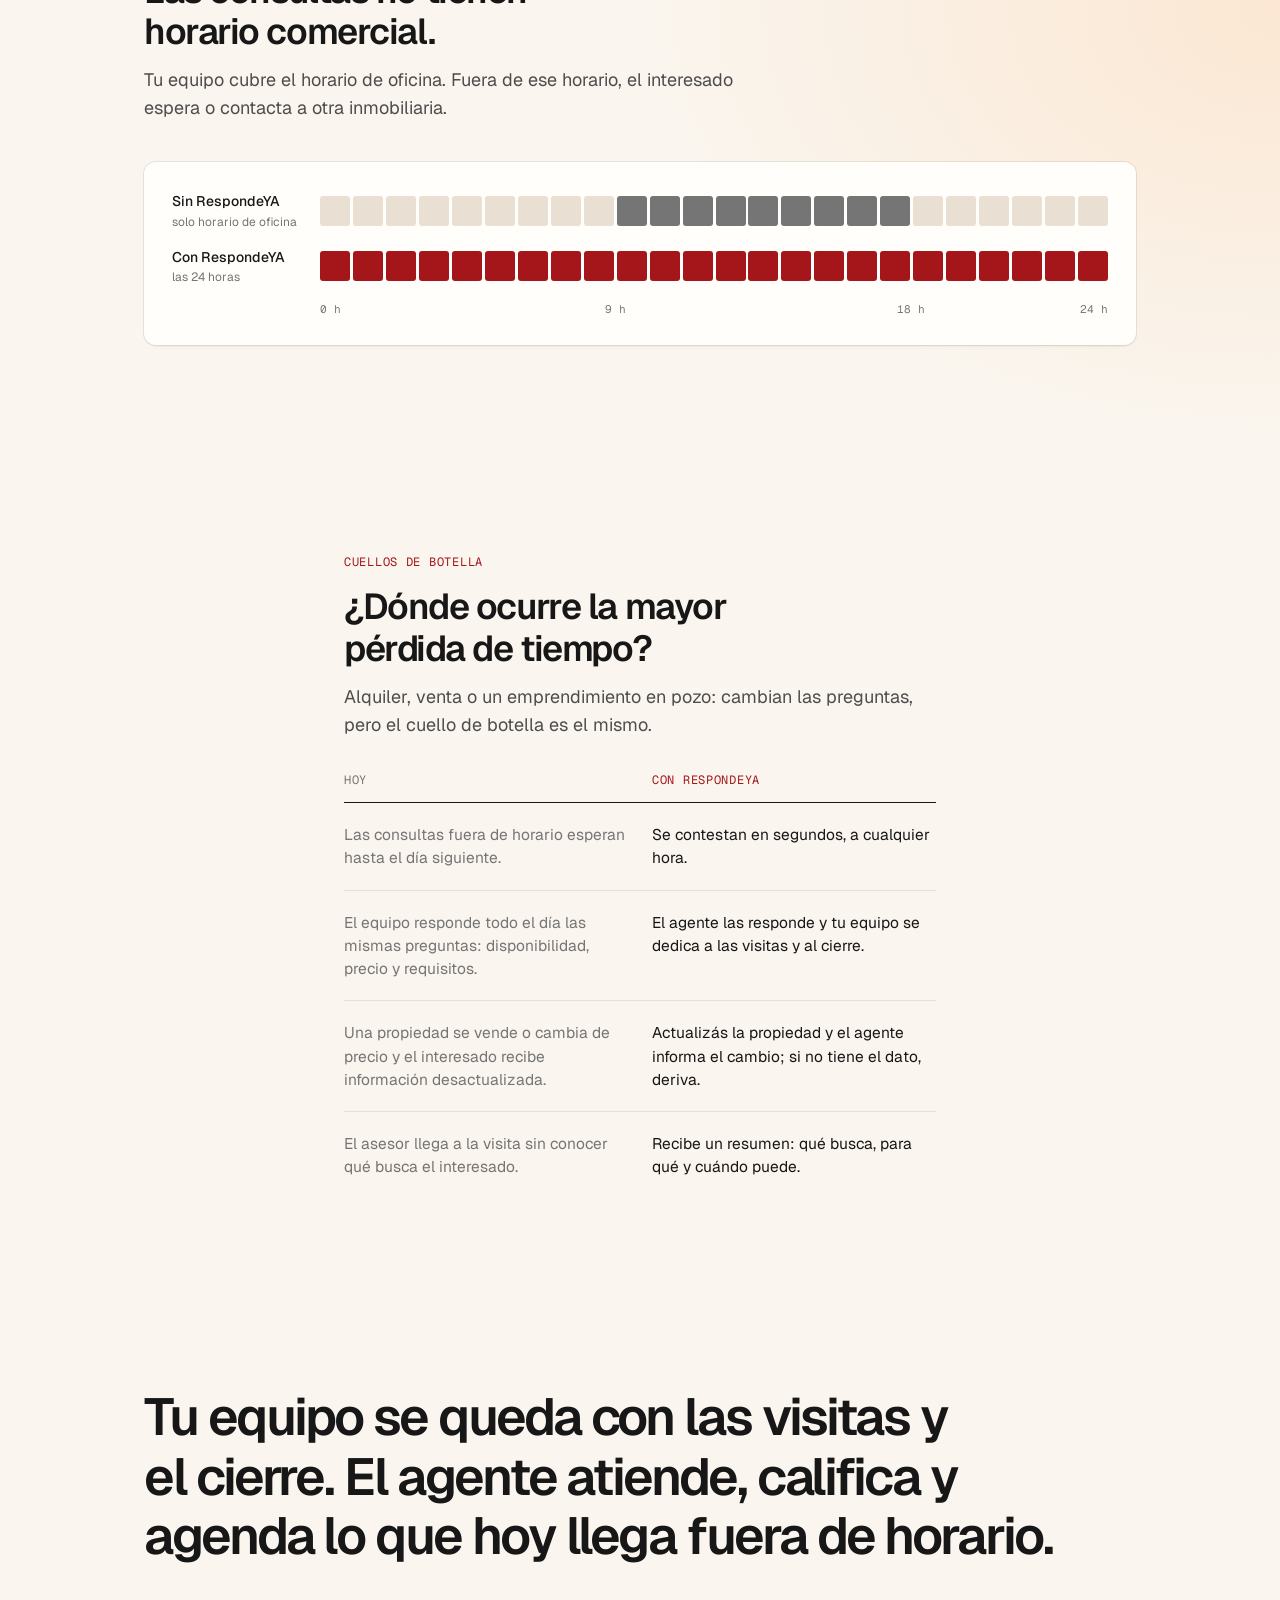
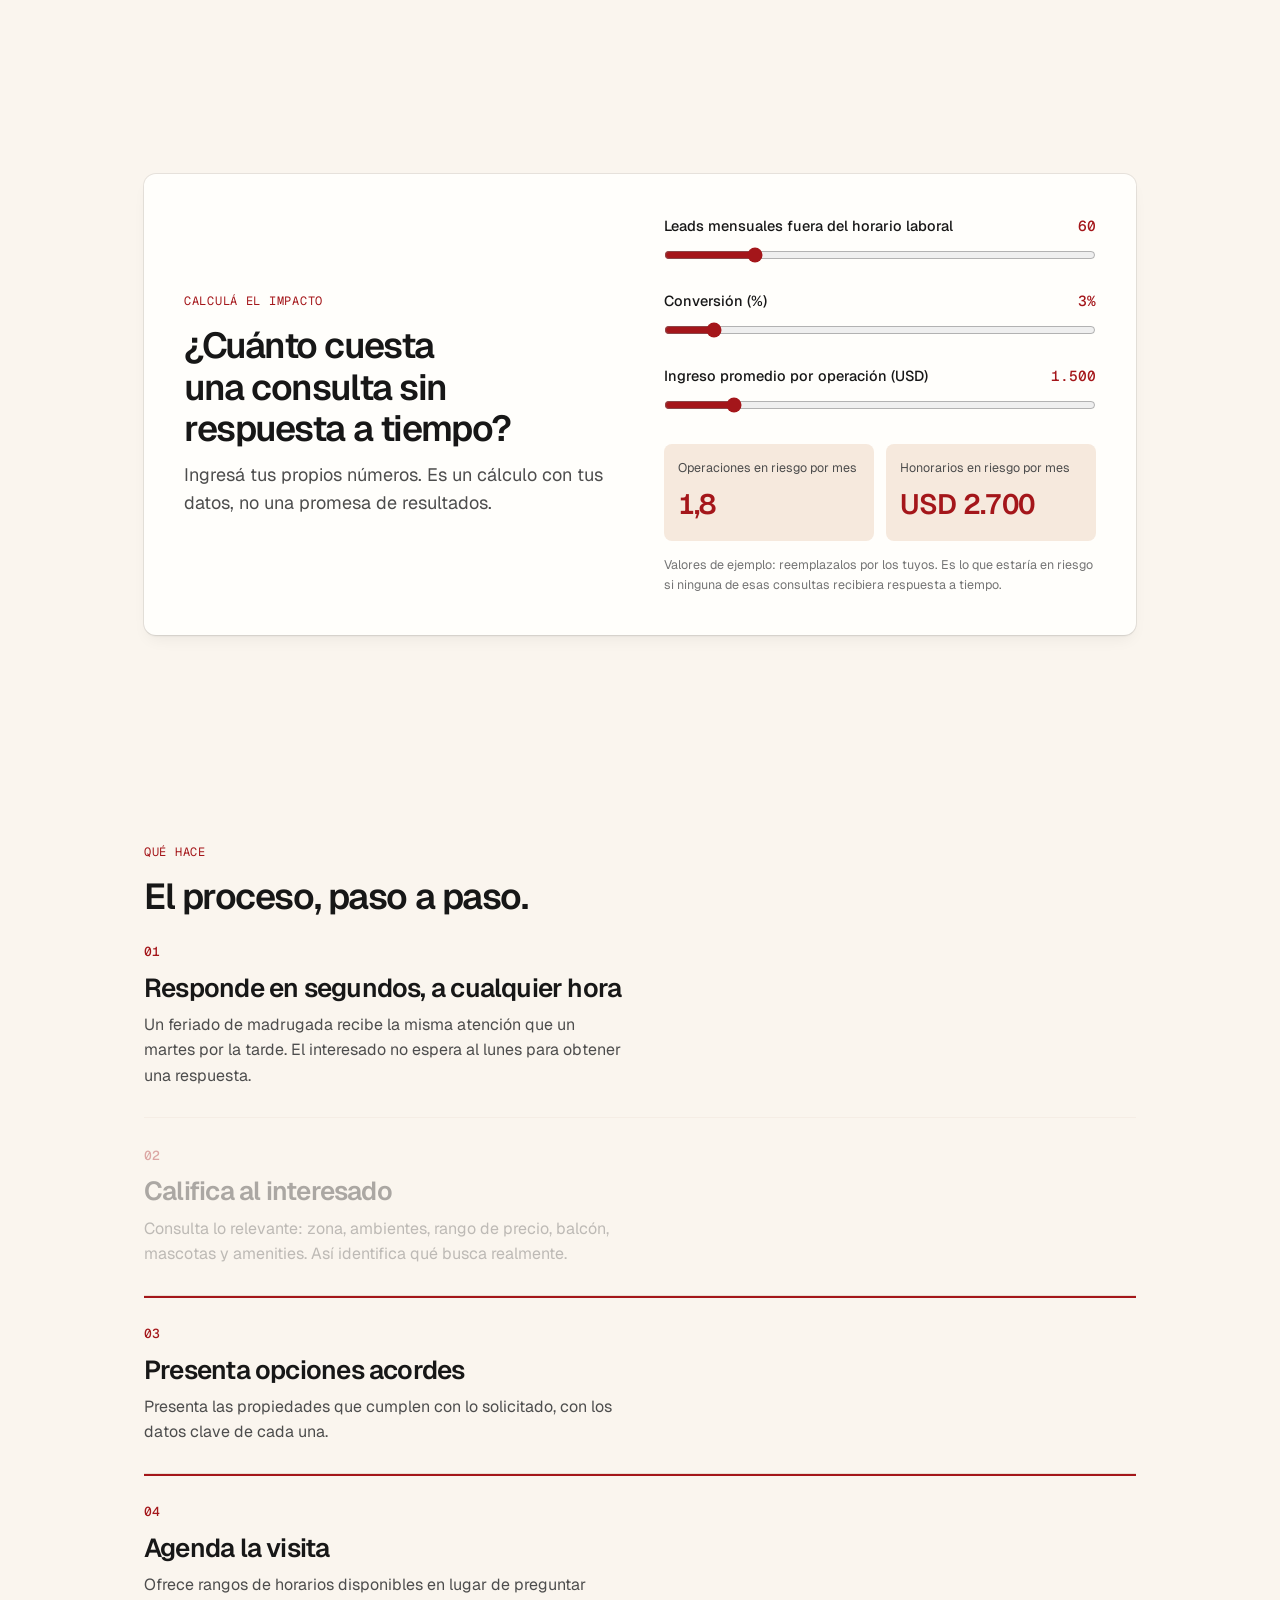
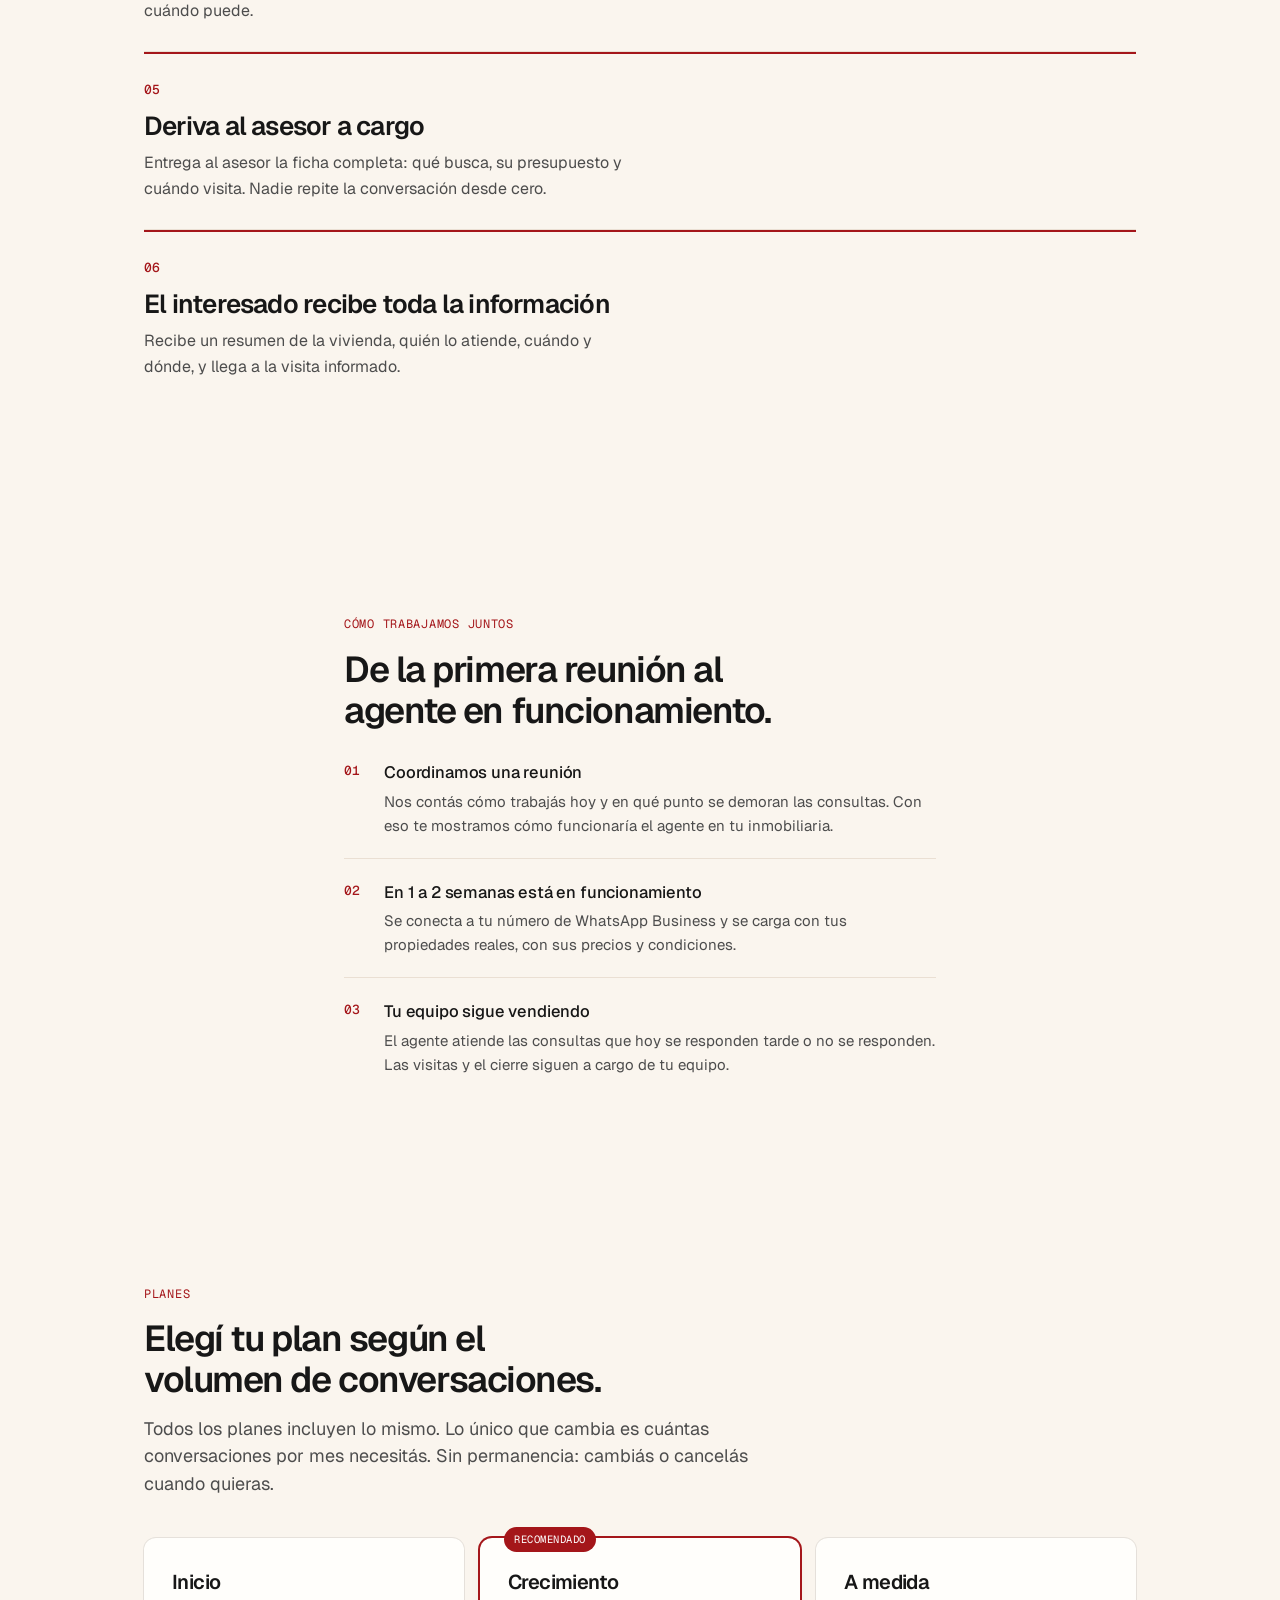
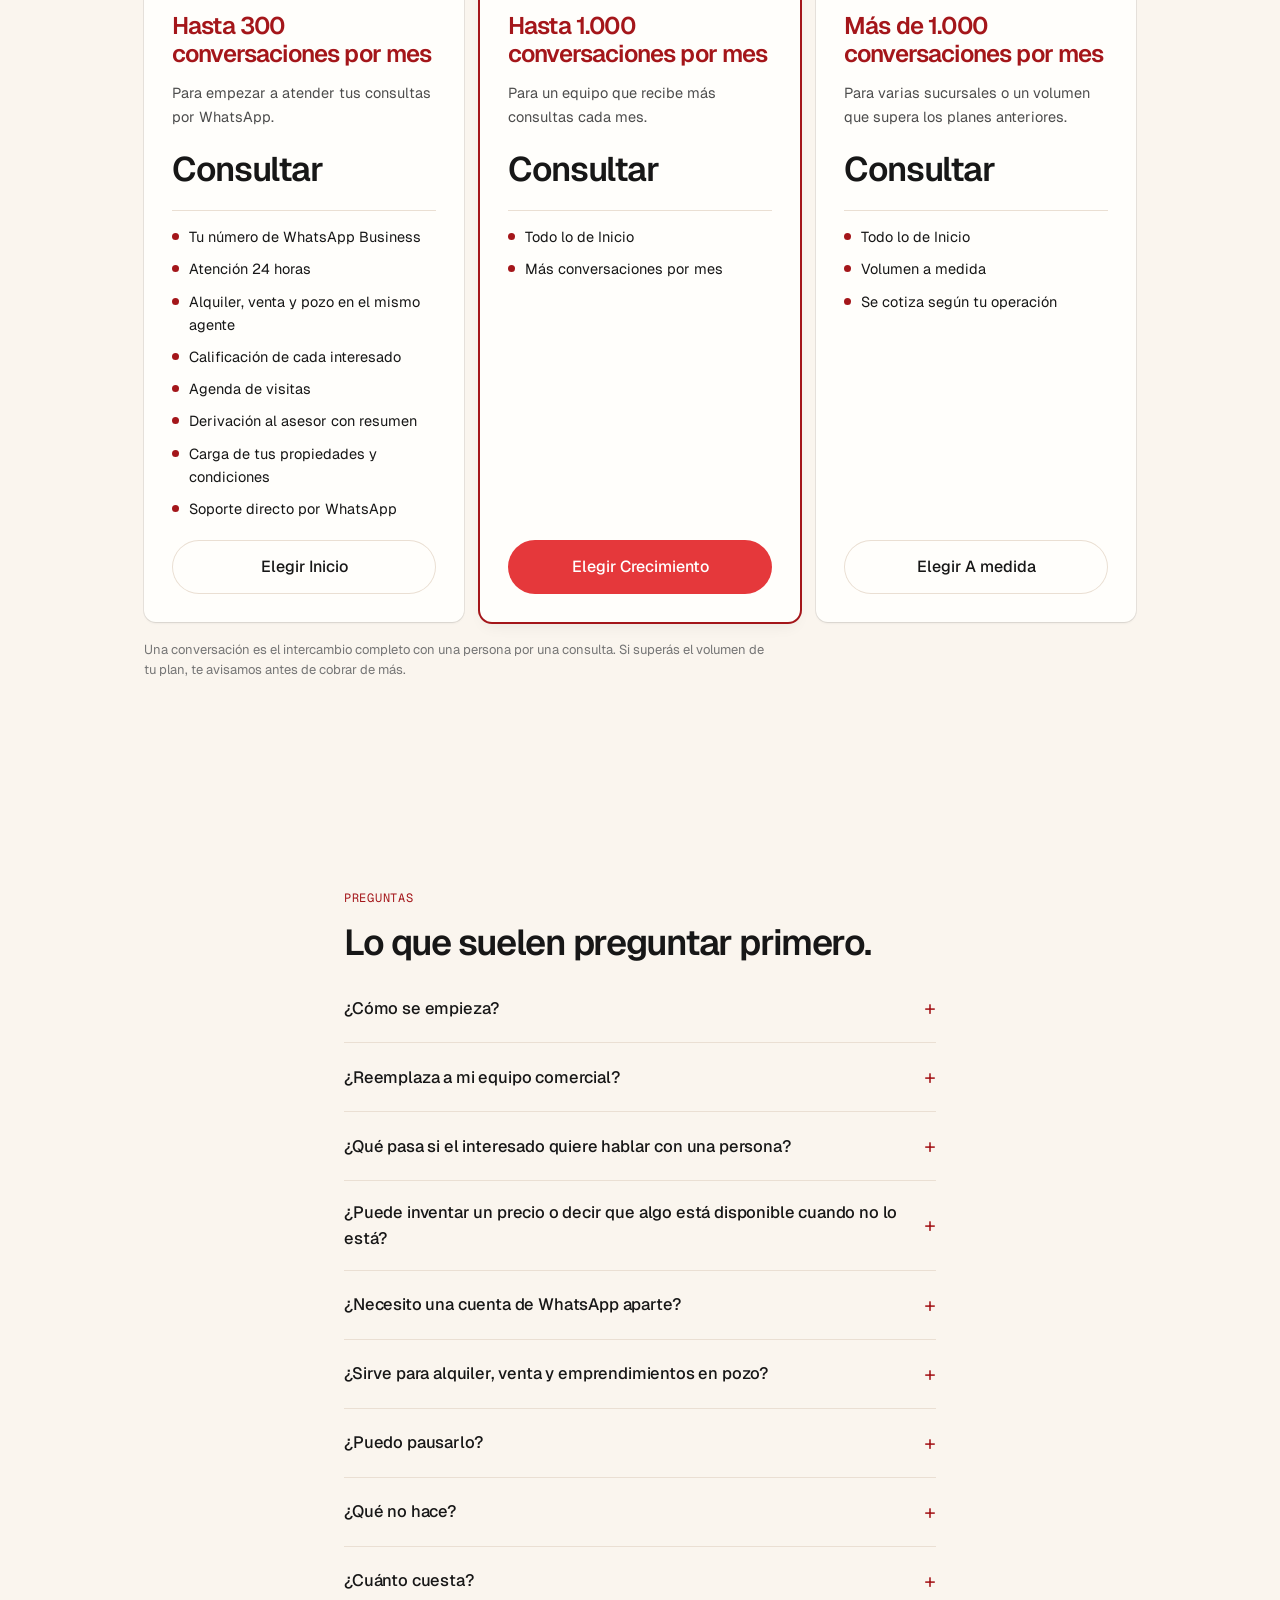
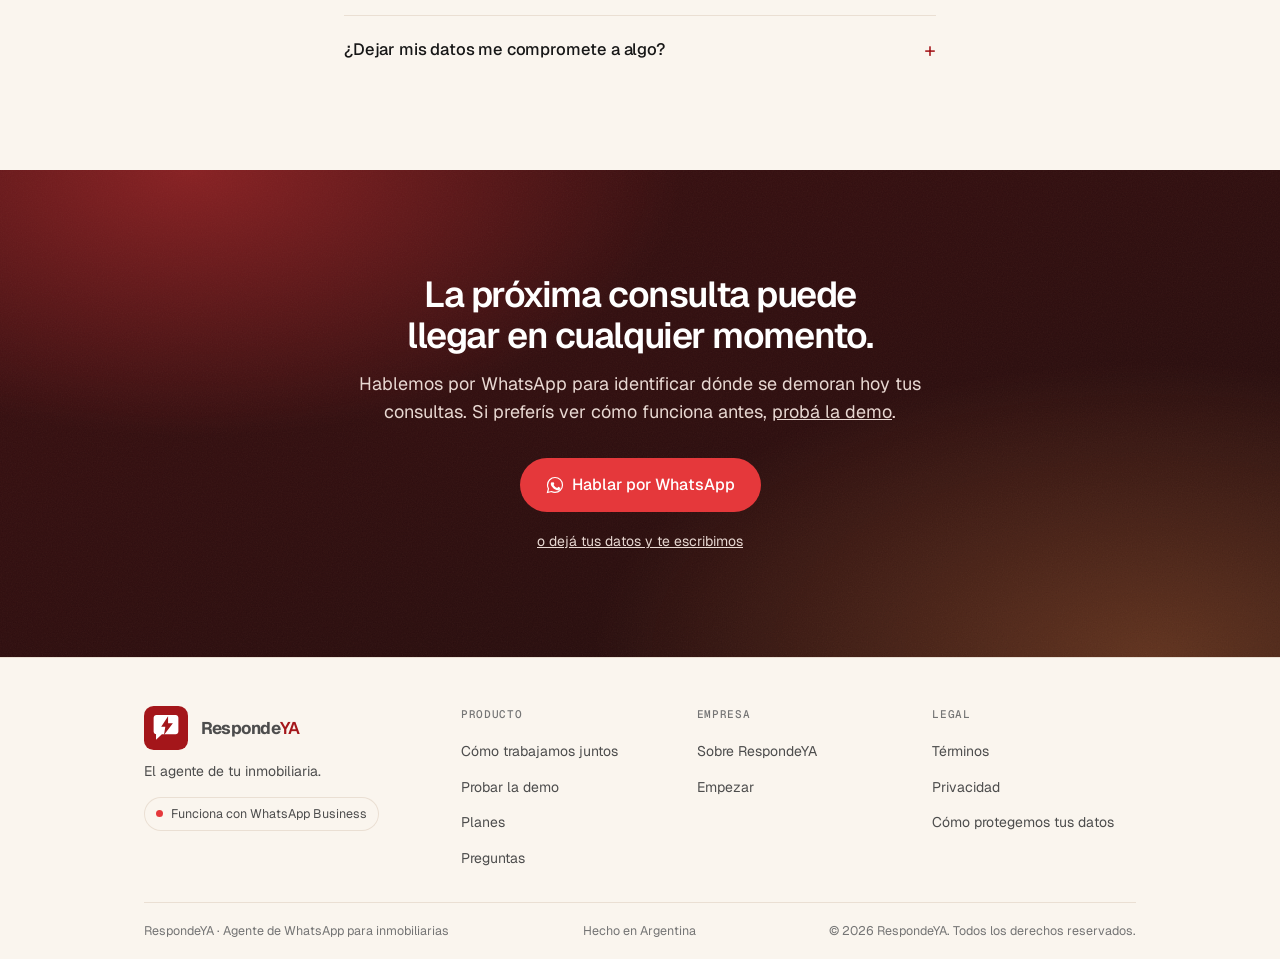
==== commit 10b8a74f: "Efectos: titular por palabras, frase central, pasos que se encienden, planes con brillo, conteo en l" ====
--- a/index.html
+++ b/index.html
@@ -499,8 +499,62 @@
   @media(max-width:1000px){.navlinks a:not(.navcta){display:none}}
   @media(max-width:520px){.brandlink .word{font-size:23px}.brandlink .iso{width:36px;height:36px;flex-basis:36px}.navlinks a.navcta,.navcta{padding:10px 16px !important;font-size:14.5px}}
 </style>
+
+<style id="fx">
+  /* ---------- Efectos (curva y reglas de landing-page-design, adaptadas) ---------- */
+  :root{--curve:cubic-bezier(0.22,1,0.36,1)}
+  p{text-wrap:pretty}
+  .skip{position:absolute;left:12px;top:-64px;z-index:100;background:var(--brand);color:#fff;padding:8px 12px;border-radius:var(--r-md);font-size:14px;font-weight:600;text-decoration:none;transition:transform .5s var(--curve)}
+  .skip:focus{transform:translateY(76px)}
+
+  /* Titular del hero: palabra por palabra */
+  .fx .hero h1{animation:none}
+  .fx .hero h1 .w{display:inline-block;opacity:0;transform:translateY(32px);animation:wordIn .8s var(--curve) forwards;animation-delay:calc(var(--i) * 55ms + 120ms)}
+  @keyframes wordIn{to{opacity:1;transform:none}}
+
+  /* Frase central: cada palabra se enciende al cruzar la línea */
+  .tagline{padding-block:128px}
+  @media(max-width:640px){.tagline{padding-block:84px}}
+  .tagline p{font-size:clamp(28px,5vw,52px);line-height:1.15;font-weight:600;letter-spacing:-0.04em;max-width:22em;text-wrap:balance}
+  .tagline .rw{transition:opacity .6s var(--curve)}
+  .fx .tagline .rw{opacity:.28}
+  .fx .tagline .rw.on{opacity:1}
+
+  /* Qué hace: cada paso se enciende al llegar al centro */
+  .qh-steps .step-item{position:relative}
+  .qh-steps .step-item::after{content:"";position:absolute;left:0;top:0;height:2px;width:100%;background:var(--mark);transform:scaleX(0);transform-origin:left;transition:transform .8s var(--curve)}
+  .fx .qh-steps .step-item{opacity:.35;transition:opacity .6s var(--curve)}
+  .fx .qh-steps .step-item.on{opacity:1}
+  .qh-steps .step-item.on::after{transform:scaleX(1)}
+  .qh-steps .step-item:first-child::after{display:none}
+
+  /* Planes: brillo que sigue al cursor y leve elevación */
+  .plan{transition:transform .5s var(--curve),box-shadow .5s var(--curve)}
+  .plan::after{content:"";position:absolute;inset:0;border-radius:inherit;pointer-events:none;opacity:0;transition:opacity .4s var(--curve);background:radial-gradient(280px circle at var(--mx,50%) var(--my,0%),rgba(229,56,59,.14),transparent 70%)}
+  @media(hover:hover){
+    .plan:hover{transform:translateY(-4px);box-shadow:var(--sh-4)}
+    .plan.destacado:hover{box-shadow:0 0 0 2px var(--brand),var(--sh-4)}
+    .plan:hover::after{opacity:1}
+  }
+
+  /* Calculadora: el resultado respira al cambiar */
+  .calc-out b{display:inline-block;font-variant-numeric:tabular-nums}
+
+  /* Botones: respuesta física */
+  .cta{transition:transform .3s var(--curve),box-shadow .3s var(--curve),background .3s var(--curve)}
+  .cta:active{transform:scale(.98)}
+
+  @media (prefers-reduced-motion: reduce){
+    .fx .hero h1 .w{opacity:1 !important;transform:none !important;animation:none !important}
+    .fx .tagline .rw{opacity:1 !important}
+    .fx .qh-steps .step-item{opacity:1 !important}
+    .qh-steps .step-item::after{transform:scaleX(1) !important}
+    .plan,.plan:hover{transform:none !important}
+  }
+</style>
 </head>
 <body>
+<a class="skip" href="#top">Saltar al contenido</a>
 
 <div class="progress" id="progress"></div>
 
@@ -593,7 +647,7 @@
       <div class="reveal-group">
         <div class="pillar reveal">
           <span class="eyebrow">Misión</span>
-          <p class="long">Eliminar la carga operativa de la atención de consultas, para que tu negocio dedique su tiempo a desarrollar el negocio de la forma más eficiente.</p>
+          <p class="long">Eliminar la carga operativa de la atención de consultas, para que tu negocio dedique su tiempo a crecer de la forma más eficiente.</p>
         </div>
         <div class="pillar reveal">
           <span class="eyebrow">Visión</span>
@@ -652,6 +706,12 @@
         <div class="compare-col compare-new" data-l="Con RespondeYA">Recibe un resumen: qué busca, para qué y cuándo puede.</div>
       </div>
     </div>
+  </div>
+</section>
+
+<section class="roomy tagline" id="frase" aria-label="Qué hace el agente y qué queda en tu equipo">
+  <div class="wide">
+    <p id="fraseCentral">Tu equipo se queda con las visitas y el cierre. El agente atiende, califica y agenda lo que hoy llega fuera de horario.</p>
   </div>
 </section>
 
@@ -819,6 +879,7 @@
 <script>
 (function(){
   "use strict";
+  var reduced = !!(window.matchMedia && window.matchMedia('(prefers-reduced-motion: reduce)').matches);
 
   // La configuración (número de WhatsApp, planes, formulario) vive en config.js
   var C = window.RESPONDEYA || {};
@@ -868,14 +929,25 @@
   if(c1 && c2 && c3){
     var nf = new Intl.NumberFormat('es-AR');
     var nd = new Intl.NumberFormat('es-AR', {minimumFractionDigits:1, maximumFractionDigits:1});
+    function tween(el, to, fmt){
+      var from = el._v || 0; el._v = to;
+      if(reduced){ el.textContent = fmt(to); return; }
+      cancelAnimationFrame(el._r);
+      var t0 = performance.now(), d = 450;
+      (function paso(t){
+        var k = Math.min((t - t0) / d, 1), e = 1 - Math.pow(1 - k, 4);
+        el.textContent = fmt(k < 1 ? from + (to - from) * e : to);
+        if(k < 1) el._r = requestAnimationFrame(paso);
+      })(t0);
+    }
     function calcular(){
       var a = +c1.value, b = +c2.value, h = +c3.value;
       var ops = a * b / 100;
       document.getElementById('o1').textContent = nf.format(a);
       document.getElementById('o2').textContent = b + '%';
       document.getElementById('o3').textContent = nf.format(h);
-      document.getElementById('r1').textContent = nd.format(ops);
-      document.getElementById('r2').textContent = 'USD ' + nf.format(Math.round(ops * h));
+      tween(document.getElementById('r1'), ops, function(v){ return nd.format(v); });
+      tween(document.getElementById('r2'), Math.round(ops * h), function(v){ return 'USD ' + nf.format(Math.round(v)); });
     }
     [c1, c2, c3].forEach(function(el){ el.addEventListener('input', calcular); });
     calcular();
@@ -937,5 +1009,67 @@
   revealEls.forEach(function(el){ io.observe(el); });
 })();
 </script>
+
+<script id="fxjs">
+(function(){
+  "use strict";
+  var root = document.documentElement;
+  var quieto = window.matchMedia && window.matchMedia('(prefers-reduced-motion: reduce)').matches;
+  var hay = 'IntersectionObserver' in window;
+  root.classList.add('fx');
+
+  // Titular del hero palabra por palabra
+  var h1 = document.querySelector('.hero h1');
+  if(h1 && !quieto){
+    var txt = h1.textContent.trim().split(/\s+/);
+    h1.setAttribute('aria-label', h1.textContent.trim());
+    h1.innerHTML = txt.map(function(w, i){ return '<span class="w" aria-hidden="true" style="--i:' + i + '">' + w + '</span>'; }).join(' ');
+  }
+
+  // Frase central: palabras que se encienden en orden
+  var fr = document.getElementById('fraseCentral');
+  if(fr){
+    var t = fr.textContent.trim();
+    fr.setAttribute('aria-label', t);
+    fr.innerHTML = t.split(/\s+/).map(function(w){ return '<span class="rw" aria-hidden="true">' + w + '</span>'; }).join(' ');
+    var ws = fr.querySelectorAll('.rw');
+    if(!hay || quieto){ ws.forEach(function(w){ w.classList.add('on'); }); }
+    else {
+      var io = new IntersectionObserver(function(es){
+        es.forEach(function(e){ e.target.classList.toggle('on', e.isIntersecting || e.boundingClientRect.top < 0); });
+      }, {rootMargin:'0px 0px -42% 0px', threshold:0});
+      ws.forEach(function(w){ io.observe(w); });
+    }
+  }
+
+  // Qué hace: cada paso se enciende al llegar al centro de la pantalla
+  var pasos = document.querySelectorAll('.qh-steps .step-item');
+  if(pasos.length){
+    if(!hay || quieto){ pasos.forEach(function(p){ p.classList.add('on'); }); }
+    else {
+      var ip = new IntersectionObserver(function(es){
+        es.forEach(function(e){ if(e.isIntersecting || e.boundingClientRect.top < 0) e.target.classList.add('on'); });
+      }, {rootMargin:'0px 0px -38% 0px', threshold:0});
+      pasos.forEach(function(p){ ip.observe(p); });
+    }
+  }
+
+  // Planes: brillo que sigue al cursor (solo con mouse)
+  var pl = document.getElementById('plans');
+  if(pl && window.matchMedia && window.matchMedia('(hover: hover)').matches){
+    var raf = 0, ult = null;
+    pl.addEventListener('pointermove', function(e){
+      var c = e.target.closest ? e.target.closest('.plan') : null; if(!c) return;
+      ult = {c:c, x:e.clientX, y:e.clientY};
+      if(raf) return;
+      raf = requestAnimationFrame(function(){
+        raf = 0; var r = ult.c.getBoundingClientRect();
+        ult.c.style.setProperty('--mx', (ult.x - r.left) + 'px');
+        ult.c.style.setProperty('--my', (ult.y - r.top) + 'px');
+      });
+    }, {passive:true});
+  }
+})();
+</script>
 </body>
 </html>
